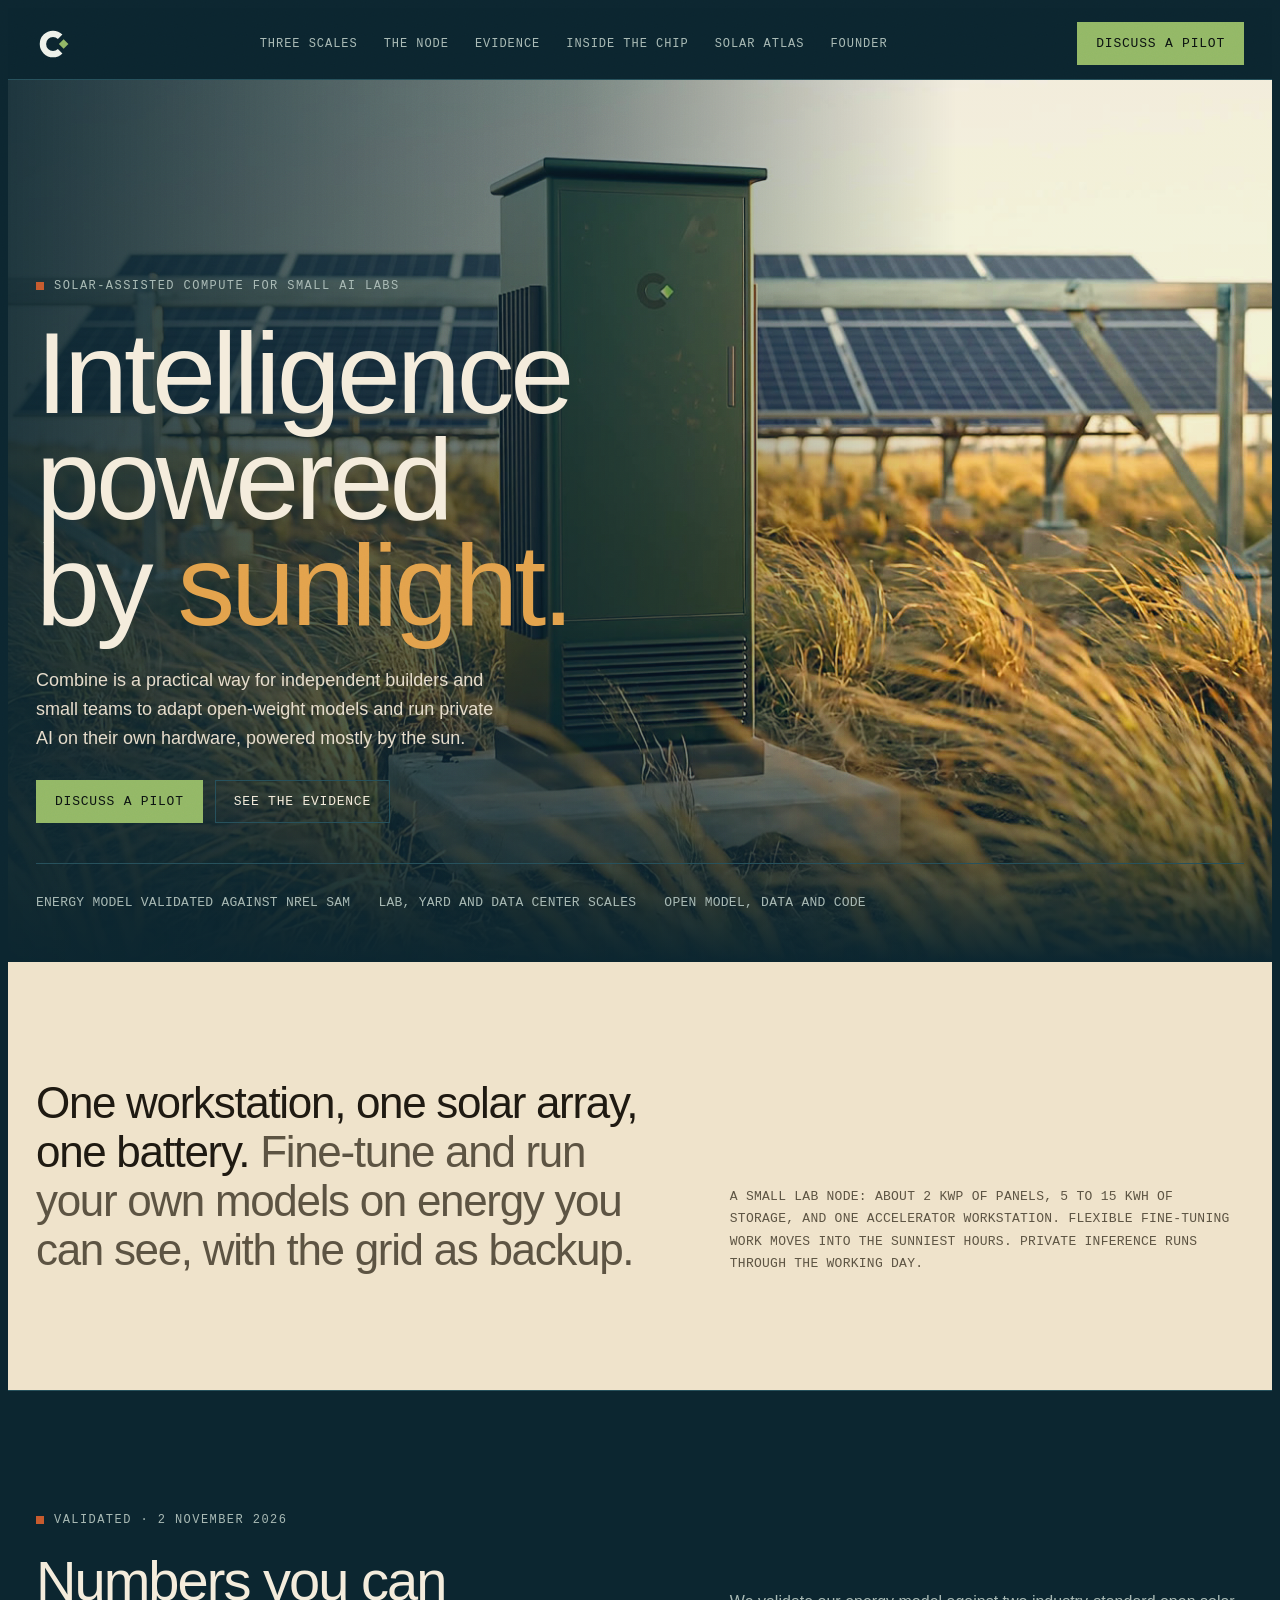
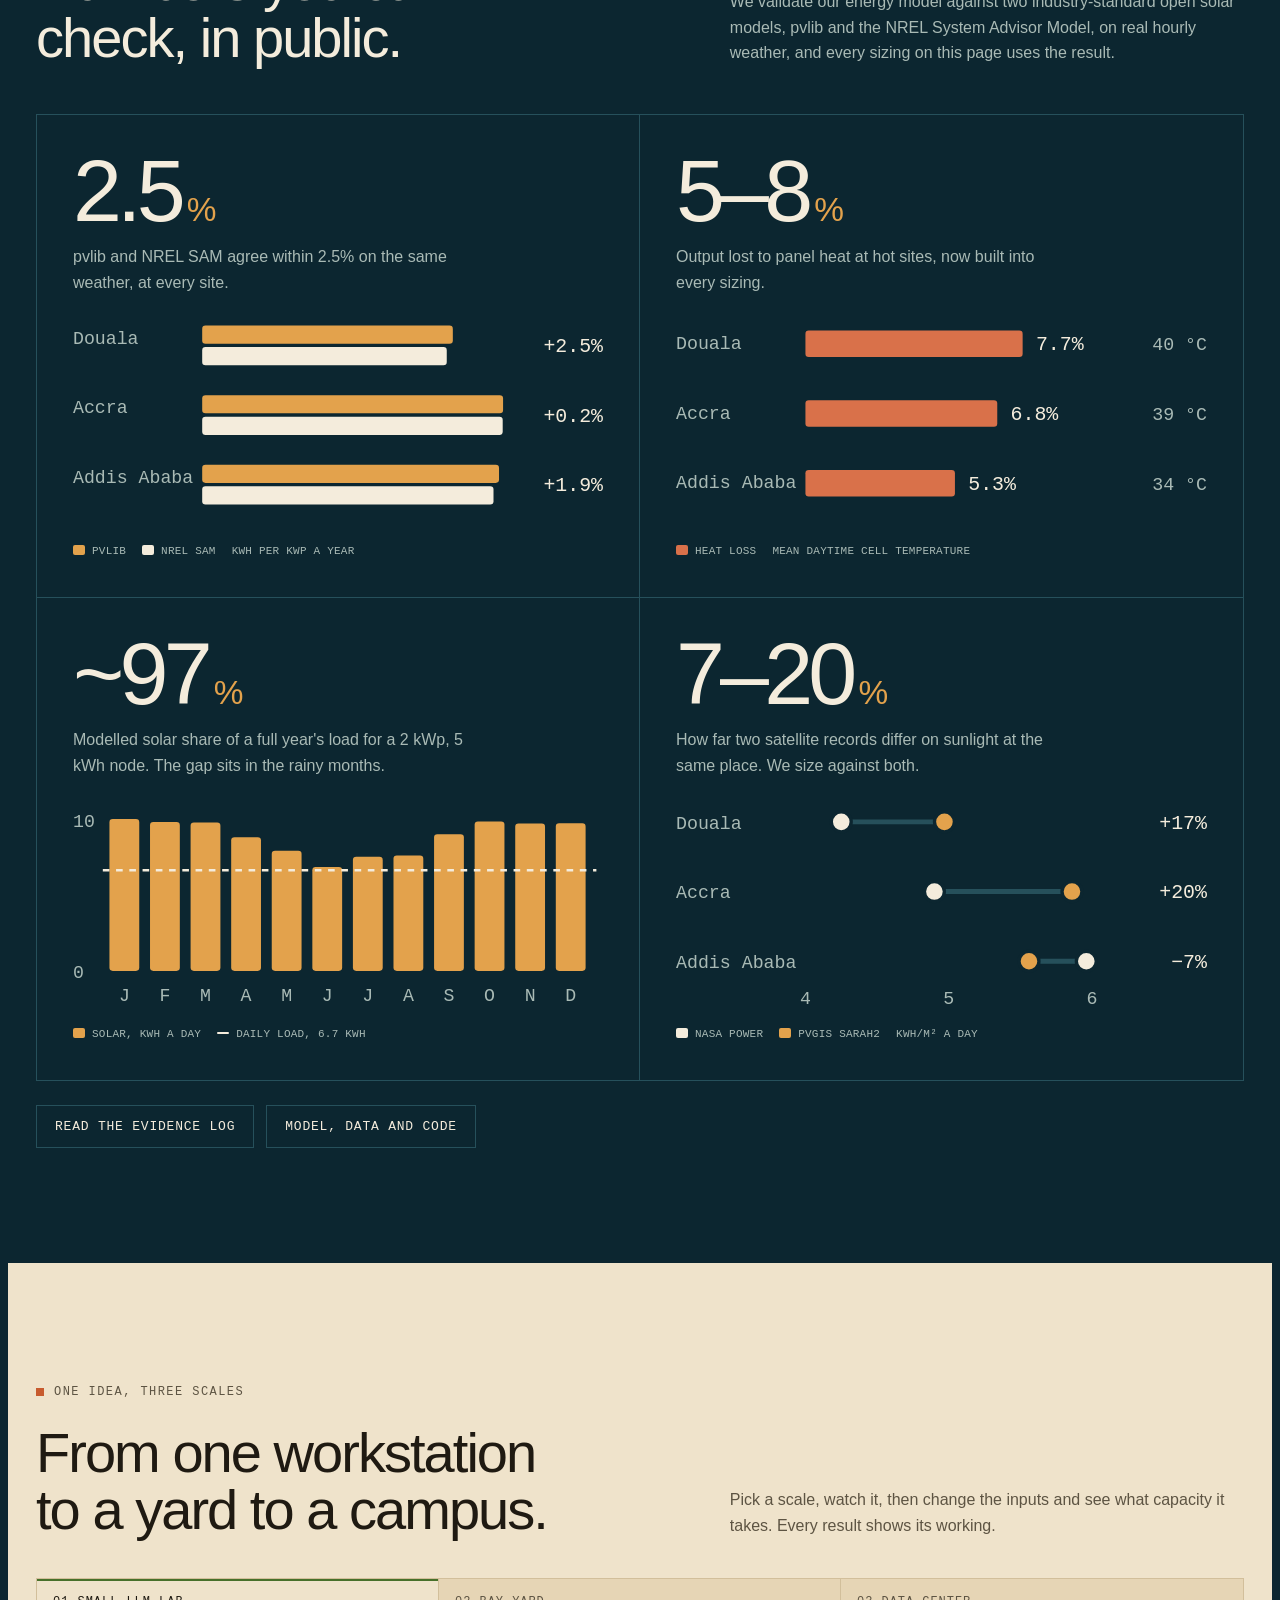
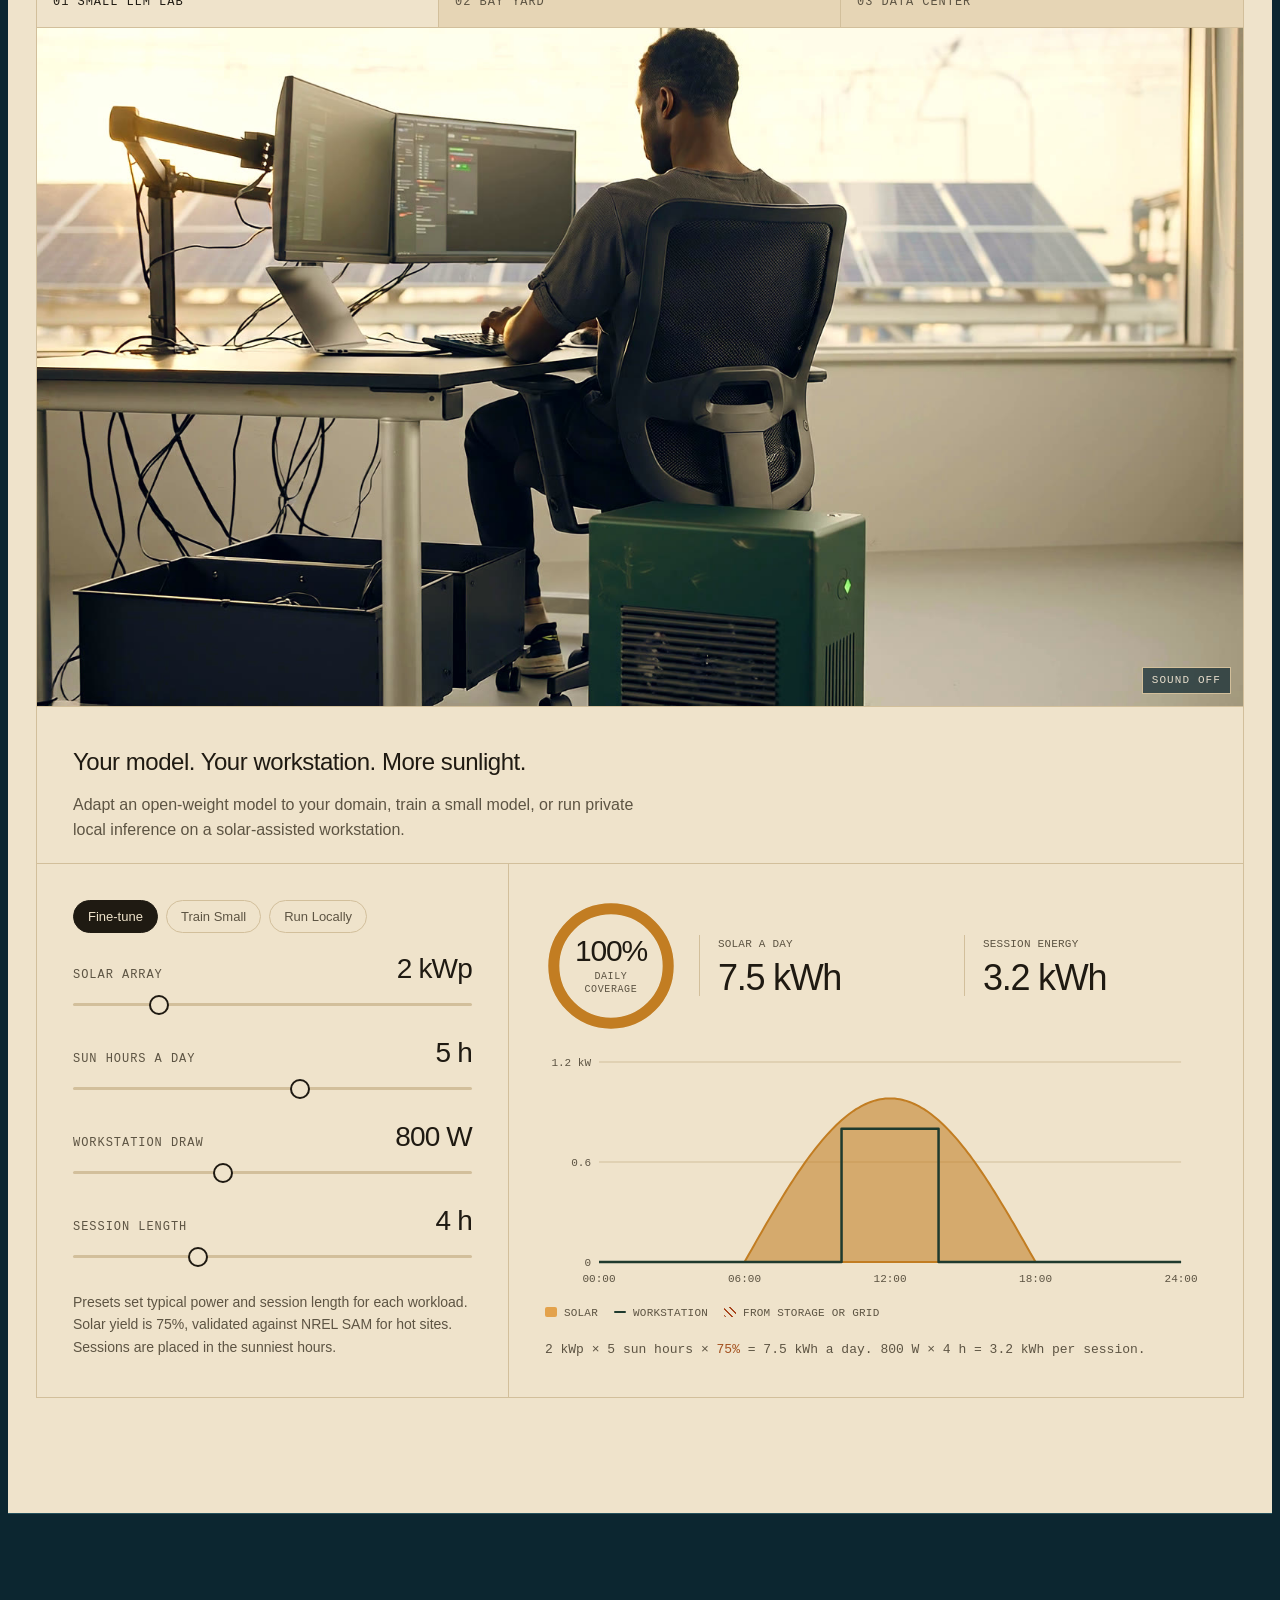
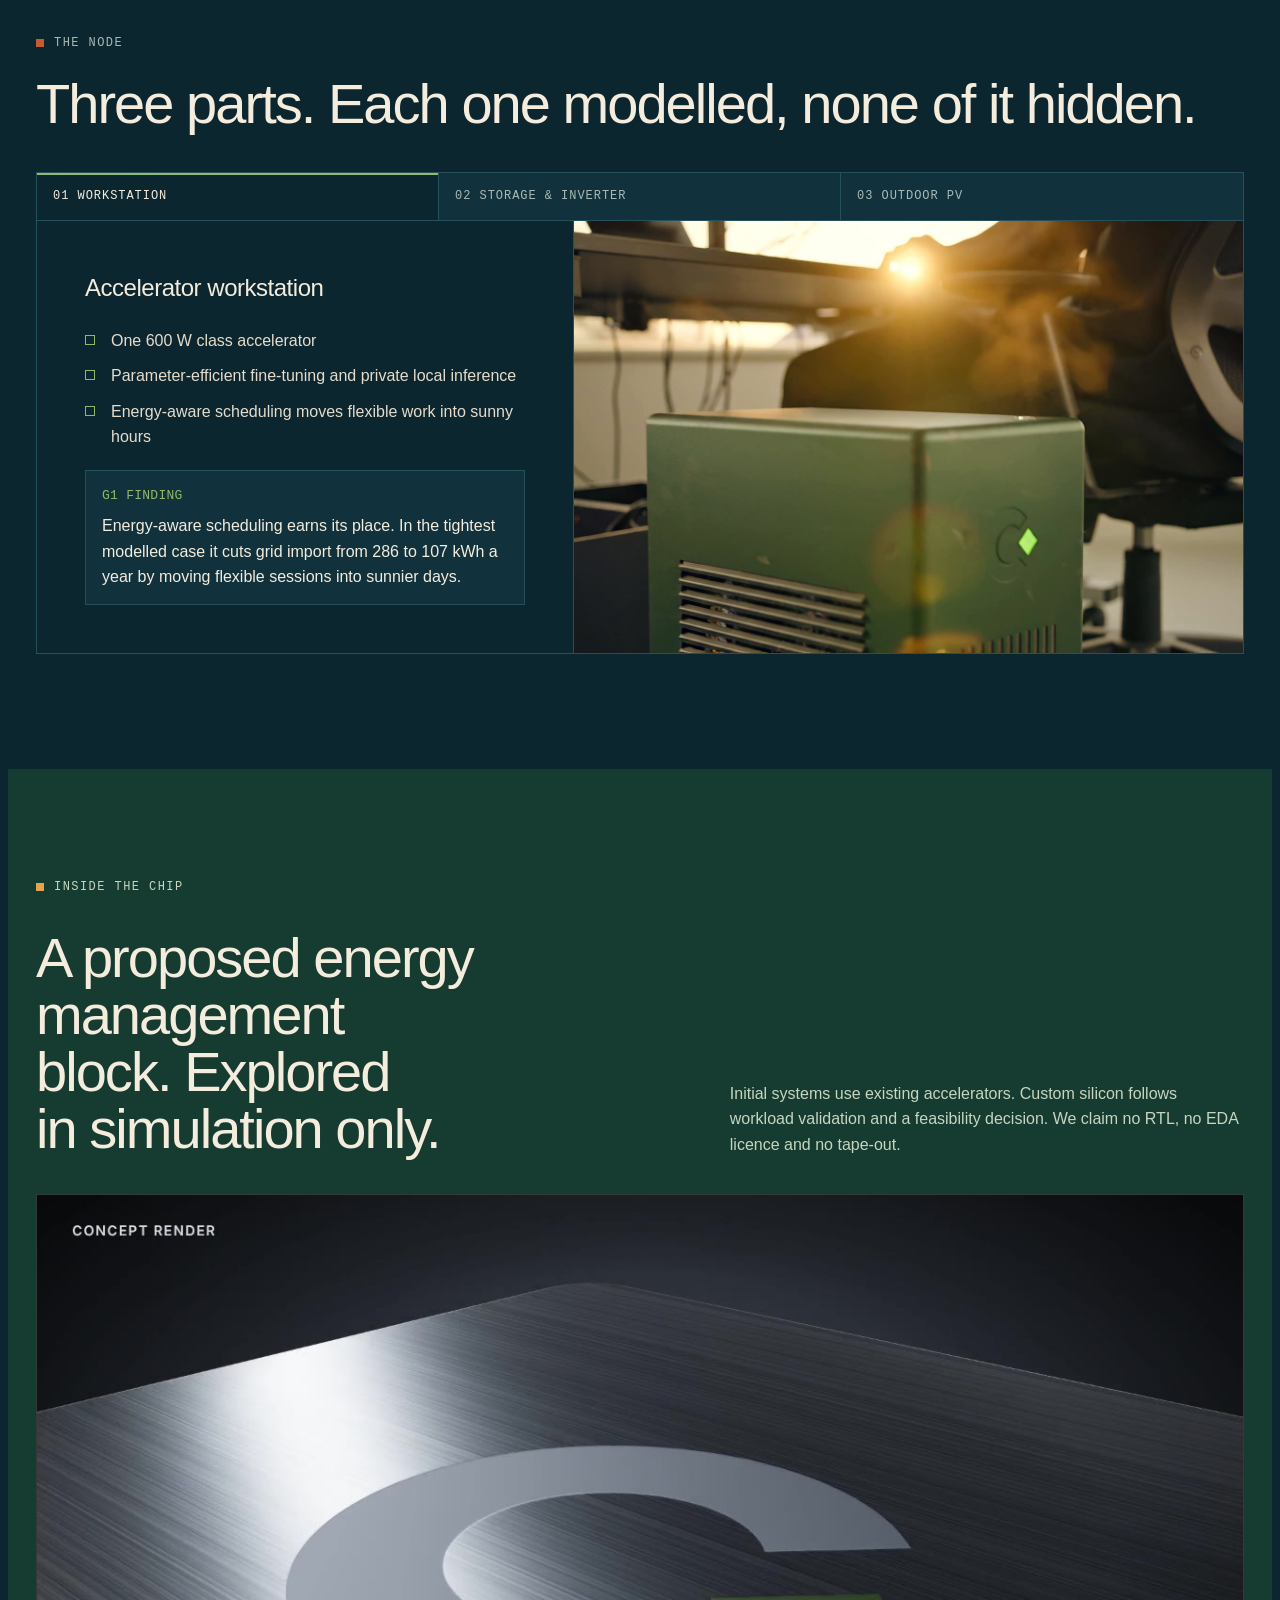
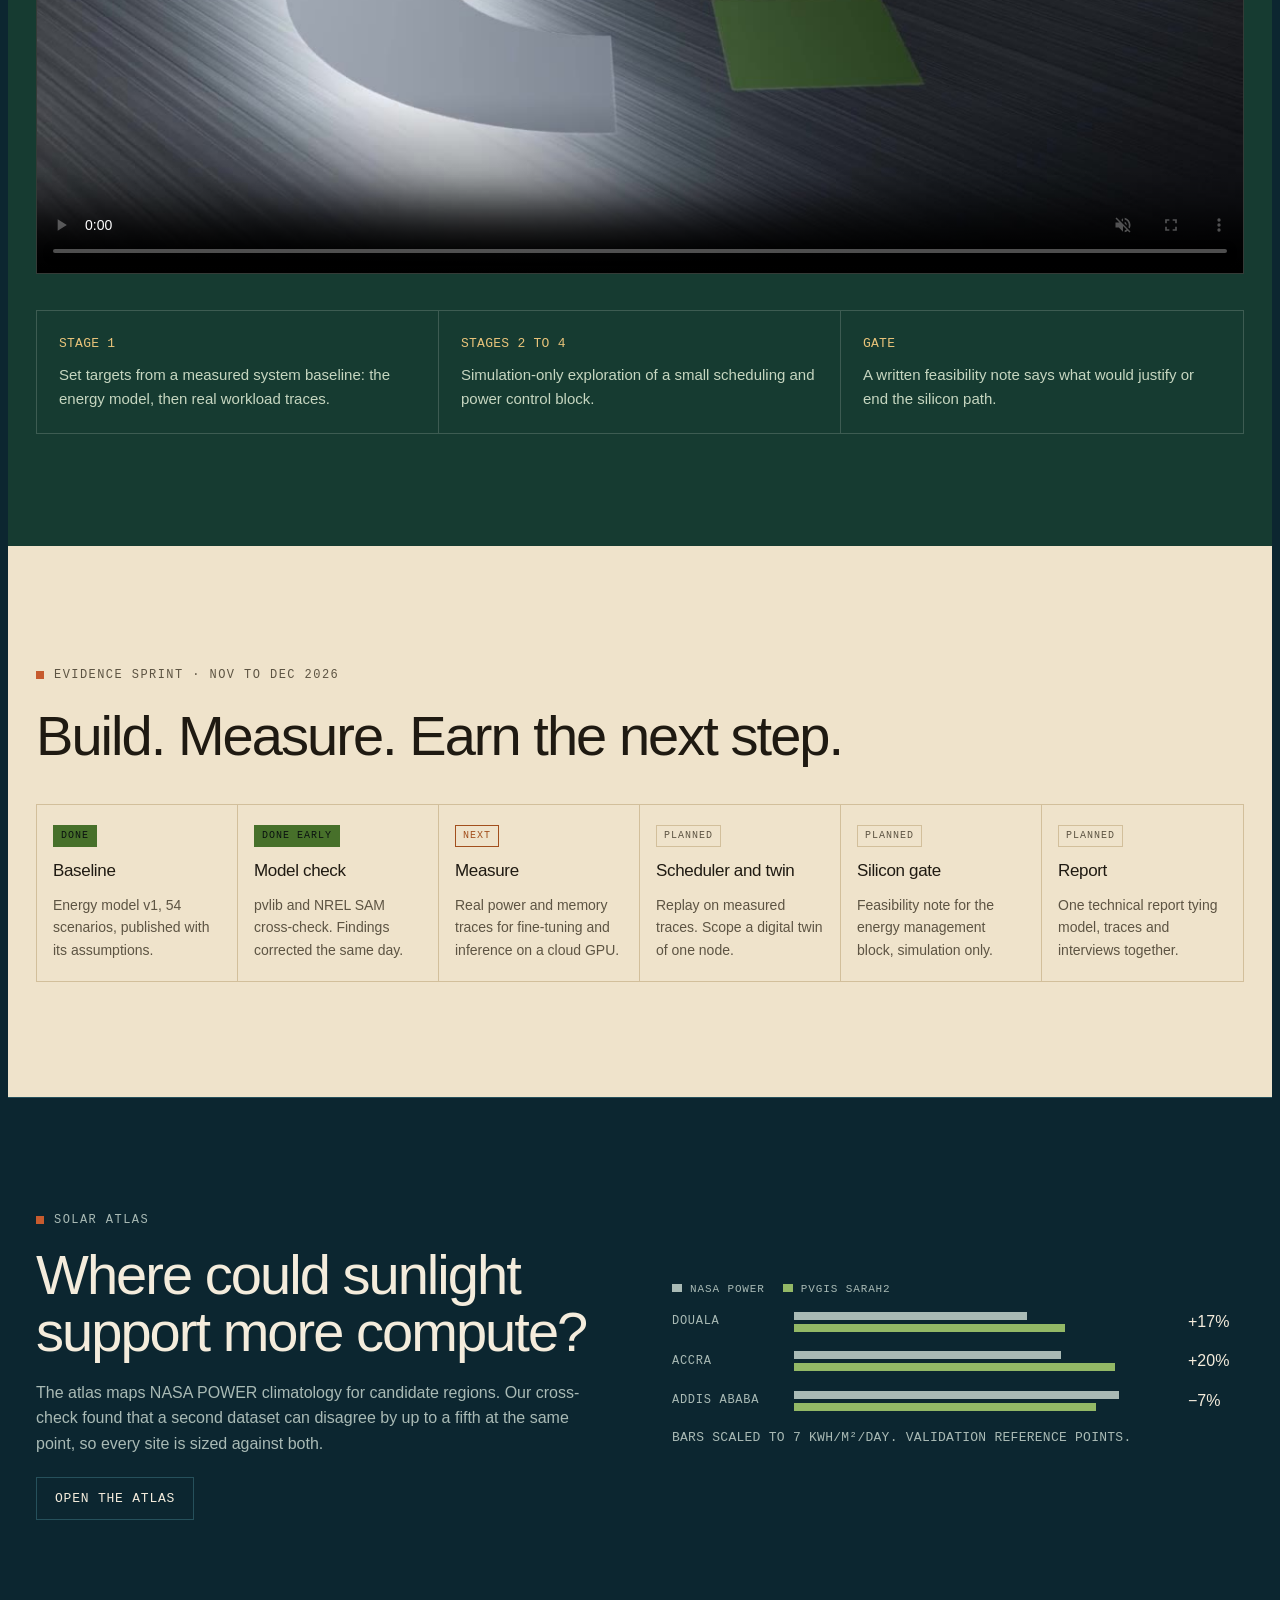
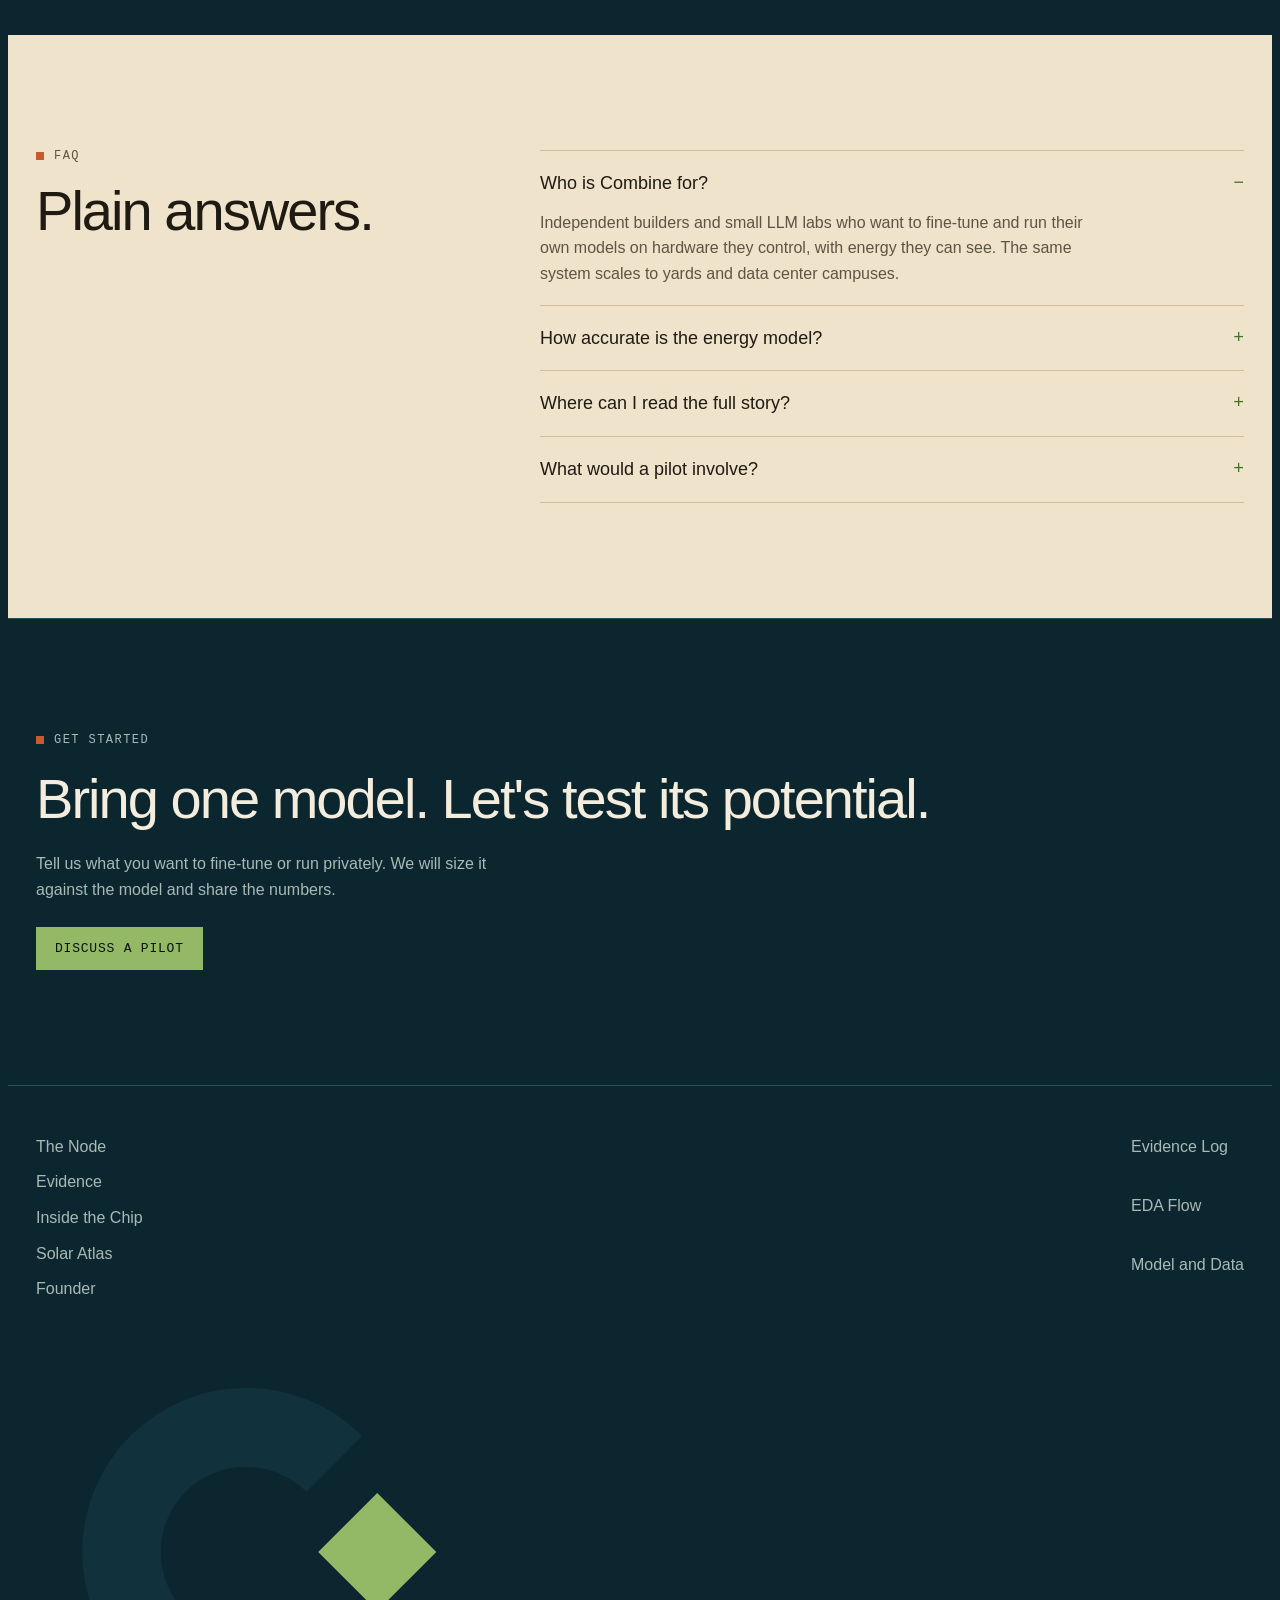
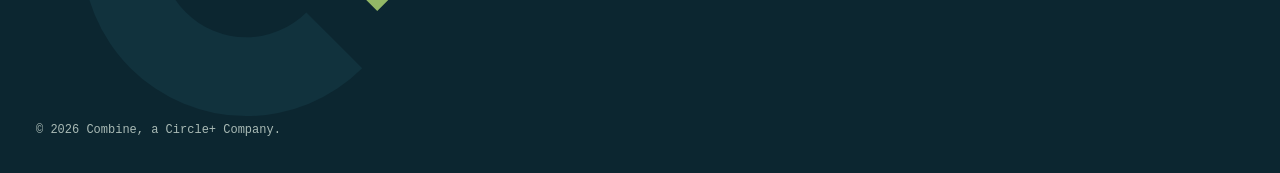
==== index.html @ fdf19454 "Launch the new Combine site: product landing page, Solar Atlas and Founder pages - Landing page in t" ====
<!doctype html>
<html lang="en">
<head>
<meta charset="utf-8">
<meta name="viewport" content="width=device-width, initial-scale=1">
<title>Combine | Intelligence powered by sunlight</title>
<meta name="description" content="Solar-assisted compute for small AI labs. Fine-tune and run your own models on hardware you control, powered mostly by the sun.">
<meta name="theme-color" content="#0c2630">
<meta property="og:title" content="Combine | Intelligence powered by sunlight">
<meta property="og:description" content="Solar-assisted compute for small AI labs. Fine-tune and run your own models on hardware you control, powered mostly by the sun.">
<meta property="og:type" content="website">
<meta property="og:url" content="https://asiyetajwa.github.io/combine/">
<meta name="referrer" content="strict-origin-when-cross-origin">
<meta http-equiv="Content-Security-Policy" content="default-src 'none'; script-src 'self' 'unsafe-inline' https://cdnjs.cloudflare.com https://cdn.jsdelivr.net; style-src 'self' 'unsafe-inline' https://fonts.googleapis.com; font-src https://fonts.gstatic.com; img-src 'self' data:; media-src 'self'; connect-src 'none'; base-uri 'none'; form-action 'none'">
<link rel="icon" type="image/svg+xml" href="data:image/svg+xml,%3Csvg%20xmlns%3D%22http%3A%2F%2Fwww.w3.org%2F2000%2Fsvg%22%20viewBox%3D%220%200%2064%2064%22%20fill%3D%22none%22%3E%3Cpath%20d%3D%22M49.7%2014.3a25%2025%200%201%200%200%2035.4l-8.5-8.5a13%2013%200%201%201%200-18.4l8.5-8.5Z%22%20fill%3D%22%23183c31%22%2F%3E%3Cpath%20d%3D%22m52%2023%209%209-9%209-9-9%209-9Z%22%20fill%3D%22%23759651%22%2F%3E%3C%2Fsvg%3E">
<link rel="preconnect" href="https://fonts.googleapis.com">
<link rel="preconnect" href="https://fonts.gstatic.com" crossorigin>
<link rel="stylesheet" href="https://fonts.googleapis.com/css2?family=Geist:wght@300;400;500;600&family=Geist+Mono:wght@400;500&display=swap">
<style>
/* Layout: 1970s colour film in African light. Deep lake-teal grounds alternate with sun-warmed sand; ochre and terracotta carry the warmth, forest green stays the brand. Editorial serif headlines, film grain, hard low-sun shadows. */
:root {
  color-scheme: dark;
  --ground: #0c2630;       /* deep lake teal */
  --panel: #11323d;        /* raised surfaces on teal */
  --rule: #26505b;         /* hairlines on teal */
  --ink: #f4ecdc;          /* warm paper text */
  --dim: #a9bab5;          /* secondary text on teal */
  --leaf: #93b866;         /* brand green, lifted for dark ground */
  --forest: #163b31;       /* brand forest, hardware band */
  --sun: #e3a24c;          /* ochre, low sun */
  --terra: #c75b2e;        /* terracotta */
  --display: "Geist", "Helvetica Neue", Arial, sans-serif;
  --mono: "Geist Mono", ui-monospace, "SFMono-Regular", Menlo, monospace;
  --gutter-l: max(16px, env(safe-area-inset-left, 0px));
  --gutter-r: max(16px, env(safe-area-inset-right, 0px));
}
* { box-sizing: border-box; }
[hidden] { display: none !important; }
body { background: var(--ground); color: var(--ink); font: 400 16px/1.6 var(--display); -webkit-font-smoothing: antialiased; }
a { color: inherit; }
a:focus-visible, button:focus-visible, input:focus-visible { outline: 2px solid var(--leaf); outline-offset: 3px; }
.wrap { max-width: 1240px; margin: 0 auto; padding-left: var(--gutter-l); padding-right: var(--gutter-r); }
.eyebrow { font: 500 12px/1 var(--mono); letter-spacing: .12em; text-transform: uppercase; color: var(--dim); display: inline-flex; align-items: center; gap: 10px; }
.eyebrow::before { content: ""; width: 8px; height: 8px; background: var(--terra); }
h1, h2, h3 { font-weight: 300; letter-spacing: -.035em; text-wrap: balance; margin: 0; }
h1 em, h2 em { font-style: normal; }
h2 { font-size: clamp(32px, 5vw, 56px); line-height: 1.02; }
h3 { font-size: 24px; font-weight: 400; letter-spacing: -.02em; }
p { margin: 0; }
.mono { font: 400 13px/1.7 var(--mono); color: var(--dim); text-transform: uppercase; letter-spacing: .02em; }
.btn { display: inline-flex; align-items: center; gap: 10px; font: 500 13px/1 var(--mono); text-transform: uppercase; letter-spacing: .06em; padding: 14px 18px; text-decoration: none; border: 1px solid var(--leaf); background: var(--leaf); color: #0b1210; }
.btn.ghost { background: transparent; color: var(--ink); border-color: var(--rule); }
section { border-top: 1px solid var(--rule); }
.sand { --ground: #efe3cb; --panel: #e6d5b5; --rule: #d2bf9b; --ink: #1f1a12; --dim: #5d5443; --leaf: #47702a; --sun: #a24f1d; background: var(--ground); color: var(--ink); border-top: 0; }
.sand .btn { color: #f4ecdc; }
.sand .btn.ghost { color: var(--ink); }
/* film grain over everything, very light */
body::after { content: ""; position: fixed; inset: 0; pointer-events: none; z-index: 40; opacity: .07; mix-blend-mode: overlay; background-image: url("data:image/svg+xml,%3Csvg xmlns='http://www.w3.org/2000/svg' width='160' height='160'%3E%3Cfilter id='n'%3E%3CfeTurbulence type='fractalNoise' baseFrequency='.9' numOctaves='2' stitchTiles='stitch'/%3E%3C/filter%3E%3Crect width='100%25' height='100%25' filter='url(%23n)'/%3E%3C/svg%3E"); }
.pad { padding-block: clamp(56px, 9vw, 120px); }

/* mockup banner */

/* nav */
nav.top { position: sticky; top: env(safe-area-inset-top, 0px); z-index: 20; background: color-mix(in srgb, var(--ground) 82%, transparent); backdrop-filter: blur(10px); border-bottom: 1px solid var(--rule); }
body::before { content: ""; position: fixed; inset: 0 0 auto; height: env(safe-area-inset-top, 0px); z-index: 30; background: var(--ground); }
nav.top .wrap { display: flex; align-items: center; justify-content: space-between; gap: 16px; padding-block: 14px; }
.brand { display: flex; align-items: center; gap: 10px; font: 500 22px/1 var(--display); letter-spacing: -.04em; text-decoration: none; }
.brand svg { width: 34px; height: 34px; }
.navlinks { display: flex; gap: 26px; font: 500 12px/1 var(--mono); text-transform: uppercase; letter-spacing: .08em; color: var(--dim); }
.navlinks a { text-decoration: none; }
.navlinks a:hover { color: var(--ink); }
@media (max-width: 860px) { .navlinks { display: none; } }

/* hero */
.hero { position: relative; overflow: hidden; border-top: 0; }
.hero-media { position: absolute; inset: 0; }
.hero-media img, .hero-media video { width: 100%; height: 100%; object-fit: cover; object-position: 50% 60%; animation: drift 24s ease-in-out infinite alternate; }
@keyframes drift { from { transform: scale(1.02) translate(0, 0); } to { transform: scale(1.08) translate(-1.5%, -1%); } }
.hero-media img { display: none; } .hero-media video { animation: none; }
@media (prefers-reduced-motion: reduce) { .hero-media video { display: none; } .hero-media img { display: block; animation: none; } }
.hero-media::after { content: ""; position: absolute; inset: 0; background: linear-gradient(90deg, rgba(12,38,48,.92) 0%, rgba(12,38,48,.55) 45%, rgba(12,38,48,.05) 75%), linear-gradient(0deg, rgba(12,38,48,1) 0%, rgba(12,38,48,0) 30%); }
.hero .wrap { position: relative; padding-block: clamp(96px, 16vw, 200px) 48px; display: grid; gap: 28px; }
.hero h1 { font-size: clamp(52px, 9vw, 128px); line-height: .92; max-width: 11ch; }
.hero h1 em { font-style: normal; color: var(--sun); }
.hero p.lead { max-width: 46ch; color: #e6dccb; font-size: 18px; }
.hero .ctas { display: flex; flex-wrap: wrap; gap: 12px; }
.tag { position: absolute; right: var(--gutter-r); bottom: 18px; font: 500 11px/1 var(--mono); letter-spacing: .1em; text-transform: uppercase; color: #e6dccb; background: rgba(12,38,48,.6); border: 1px solid var(--rule); padding: 8px 10px; }
.status { display: flex; flex-wrap: wrap; gap: 8px 28px; padding-top: 28px; margin-top: 12px; border-top: 1px solid var(--rule); }

/* foundation */
.split { display: grid; grid-template-columns: 1.2fr 1fr; gap: clamp(28px, 6vw, 96px); align-items: end; }
.split > * { min-width: 0; }
@media (max-width: 860px) { .split { grid-template-columns: 1fr; } }
.statement { font-size: clamp(28px, 4vw, 44px); line-height: 1.12; letter-spacing: -.03em; font-weight: 300; color: var(--dim); }
.statement b { color: var(--ink); font-weight: 400; }

/* evidence figures */
.figs { display: grid; grid-template-columns: repeat(4, 1fr); border: 1px solid var(--rule); margin-top: 48px; }
.fig { padding: 28px 24px 24px; border-right: 1px solid var(--rule); display: grid; gap: 12px; align-content: start; min-width: 0; }
.fig:last-child { border-right: 0; }
.fig .num { font: 300 clamp(40px, 5vw, 60px)/1 var(--display); letter-spacing: -.05em; font-variant-numeric: tabular-nums; }
.fig .num small { font-size: .45em; color: var(--dim); letter-spacing: -.02em; margin-left: 4px; }
.fig .src { font: 500 11px/1.4 var(--mono); text-transform: uppercase; letter-spacing: .08em; color: var(--leaf); }
@media (max-width: 960px) { .figs { grid-template-columns: 1fr 1fr; } .fig:nth-child(2) { border-right: 0; } .fig:nth-child(-n+2) { border-bottom: 1px solid var(--rule); } }
@media (max-width: 520px) { .figs { grid-template-columns: 1fr; } .fig { border-right: 0; border-bottom: 1px solid var(--rule); } .fig:last-child { border-bottom: 0; } }
.evlink { margin-top: 24px; display: flex; flex-wrap: wrap; gap: 12px; align-items: center; }

/* product tabs */
.tabs { display: grid; grid-template-columns: repeat(3, 1fr); border: 1px solid var(--rule); margin-top: 40px; }
.tabs button { background: var(--panel); color: var(--dim); border: 0; border-right: 1px solid var(--rule); padding: 16px; font: 500 12px/1.3 var(--mono); text-transform: uppercase; letter-spacing: .08em; cursor: pointer; text-align: left; }
.tabs button:last-child { border-right: 0; }
.tabs button[aria-selected="true"] { background: var(--ground); color: var(--ink); box-shadow: inset 0 2px 0 var(--leaf); }
.panelview { display: grid; grid-template-columns: 1fr 1.25fr; border: 1px solid var(--rule); border-top: 0; }
.panelview > * { min-width: 0; }
.panelview .copy { padding: clamp(24px, 4vw, 48px); display: grid; gap: 20px; align-content: start; }
.panelview figure { margin: 0; position: relative; border-left: 1px solid var(--rule); background: var(--panel); }
.panelview img { display: block; width: 100%; height: 100%; object-fit: cover; aspect-ratio: 16 / 10; max-width: 100%; }
.panelview figcaption { position: absolute; left: 12px; bottom: 12px; font: 500 11px/1 var(--mono); text-transform: uppercase; letter-spacing: .1em; background: rgba(12,38,48,.7); padding: 7px 9px; color: #e6dccb; }
.checks { list-style: none; margin: 0; padding: 0; display: grid; gap: 10px; }
.checks li { display: grid; grid-template-columns: 14px 1fr; gap: 12px; align-items: baseline; color: #e6dccb; }
.checks li::before { content: ""; width: 8px; height: 8px; border: 1px solid var(--leaf); transform: translateY(-1px); }
.g1note { border: 1px solid var(--rule); background: var(--panel); padding: 14px 16px; display: grid; gap: 6px; }
@media (max-width: 860px) { .panelview { grid-template-columns: 1fr; } .panelview figure { border-left: 0; border-top: 1px solid var(--rule); order: -1; } .tabs button { padding: 12px 10px; font-size: 11px; } }

/* calculator */
.calc { display: grid; grid-template-columns: 1fr 1fr; gap: 0; border: 1px solid var(--rule); margin-top: 40px; }
.calc > * { min-width: 0; padding: clamp(20px, 3vw, 36px); }
.calc .inputs { display: grid; grid-template-columns: 1fr 1fr; gap: 18px; border-right: 1px solid var(--rule); align-content: start; }
.calc label { display: grid; gap: 8px; font: 500 11px/1.3 var(--mono); text-transform: uppercase; letter-spacing: .08em; color: var(--dim); }
.calc input { background: var(--panel); color: var(--ink); border: 1px solid var(--rule); padding: 12px; font: 400 20px/1 var(--display); font-variant-numeric: tabular-nums; width: 100%; }
.calc .out { display: grid; gap: 18px; align-content: start; }
.bar { height: 10px; background: var(--panel); border: 1px solid var(--rule); position: relative; }
.bar i { position: absolute; inset: 0 auto 0 0; background: var(--leaf); }
.readout { display: grid; grid-template-columns: 1fr auto; gap: 8px 16px; font-variant-numeric: tabular-nums; }
.readout span:nth-child(odd) { color: var(--dim); }
.formula { font: 400 13px/1.7 var(--mono); color: var(--dim); }
.formula b { color: var(--sun); font-weight: 500; }
@media (max-width: 860px) { .calc { grid-template-columns: 1fr; } .calc .inputs { border-right: 0; border-bottom: 1px solid var(--rule); } }

/* hardware band */
.band { background: var(--forest); border-top: 0; }
.band .wrap { padding-block: clamp(56px, 9vw, 112px); display: grid; gap: 36px; }
.band .eyebrow { color: #c6d6c0; }
.band .eyebrow::before { background: var(--sun); }
.filmframe { border: 1px solid rgba(238,241,234,.18); background: #0b1210; position: relative; }
.filmframe video { display: block; width: 100%; height: auto; aspect-ratio: 16 / 9; max-width: 100%; }
.bandgrid { display: grid; grid-template-columns: repeat(3, 1fr); border: 1px solid rgba(238,241,234,.18); }
.bandgrid > div { padding: 22px; border-right: 1px solid rgba(238,241,234,.18); display: grid; gap: 8px; min-width: 0; }
.bandgrid > div:last-child { border-right: 0; }
.bandgrid p { color: #c6d6c0; font-size: 15px; }
@media (max-width: 860px) { .bandgrid { grid-template-columns: 1fr; } .bandgrid > div { border-right: 0; border-bottom: 1px solid rgba(238,241,234,.18); } .bandgrid > div:last-child { border-bottom: 0; } }

/* sprint timeline */
.weeks { display: grid; grid-template-columns: repeat(6, 1fr); border: 1px solid var(--rule); margin-top: 40px; }
.week { padding: 20px 16px; border-right: 1px solid var(--rule); display: grid; gap: 10px; align-content: start; min-width: 0; }
.week:last-child { border-right: 0; }
.week .state { font: 500 10px/1 var(--mono); letter-spacing: .1em; text-transform: uppercase; padding: 5px 7px; justify-self: start; border: 1px solid var(--rule); color: var(--dim); }
.week .state.done { color: #0b1210; background: var(--leaf); border-color: var(--leaf); }
.week .state.now { color: var(--sun); border-color: var(--sun); }
.week h3 { font-size: 17px; }
.week p { font-size: 14px; color: var(--dim); }
@media (max-width: 1000px) { .weeks { grid-template-columns: repeat(3, 1fr); } .week:nth-child(3) { border-right: 0; } .week:nth-child(-n+3) { border-bottom: 1px solid var(--rule); } }
@media (max-width: 560px) { .weeks { grid-template-columns: 1fr; } .week { border-right: 0; border-bottom: 1px solid var(--rule); } .week:last-child { border-bottom: 0; } }

/* atlas */
.atlas { display: grid; grid-template-columns: 1fr 1fr; gap: clamp(28px, 5vw, 72px); align-items: center; }
.atlas > * { min-width: 0; }
.cmp { display: grid; gap: 14px; }
.cmprow { display: grid; grid-template-columns: 110px 1fr 56px; gap: 12px; align-items: center; font-variant-numeric: tabular-nums; }
.cmprow .lbl { font: 500 12px/1.2 var(--mono); text-transform: uppercase; letter-spacing: .06em; color: var(--dim); }
.pair { display: grid; gap: 4px; }
.pair i { display: block; height: 8px; }
.pair i.n { background: var(--dim); }
.pair i.p { background: var(--leaf); }
.legend { display: flex; gap: 18px; font: 500 11px/1 var(--mono); text-transform: uppercase; letter-spacing: .08em; color: var(--dim); }
.legend span::before { content: ""; display: inline-block; width: 10px; height: 8px; margin-right: 8px; background: var(--dim); }
.legend span.p::before { background: var(--leaf); }
@media (max-width: 860px) { .atlas { grid-template-columns: 1fr; } }

/* faq */
.faq { display: grid; grid-template-columns: 1fr 1.6fr; gap: clamp(28px, 5vw, 72px); }
.faq > * { min-width: 0; }
details.q { border-top: 1px solid var(--rule); padding-block: 18px; }
details.q:last-child { border-bottom: 1px solid var(--rule); }
details.q summary { cursor: pointer; list-style: none; display: flex; justify-content: space-between; gap: 16px; font-size: 18px; }
details.q summary::-webkit-details-marker { display: none; }
details.q summary::after { content: "+"; font-family: var(--mono); color: var(--leaf); }
details.q[open] summary::after { content: "−"; }
details.q p { color: var(--dim); margin-top: 12px; max-width: 62ch; }
@media (max-width: 860px) { .faq { grid-template-columns: 1fr; } }

/* closing */
.close { display: grid; gap: 24px; }
footer { border-top: 1px solid var(--rule); overflow: hidden; }
footer .wrap { padding-block: 48px 0; display: grid; gap: 32px; }
.fcols { display: flex; flex-wrap: wrap; gap: 32px 72px; justify-content: space-between; }
.fcols ul { list-style: none; margin: 0; padding: 0; display: grid; gap: 10px; }
.fcols a { text-decoration: none; color: var(--dim); }
.footmark { color: var(--panel); margin: 8px 0 -6%; line-height: 0; }
.footmark svg { width: min(42vw, 420px); height: auto; }
.wordmark { font: 500 clamp(80px, 24vw, 340px)/.78 var(--display); letter-spacing: -.07em; color: var(--panel); -webkit-text-stroke: 1px var(--rule); margin-bottom: -.12em; user-select: none; }
.legal { font: 400 12px/1.6 var(--mono); color: var(--dim); padding-bottom: 24px; }

/* three scales */
.scale { border: 1px solid var(--rule); border-top: 0; }
.scalefilm { position: relative; background: #0b1210; border-bottom: 1px solid var(--rule); }
.scalefilm video { display: block; width: 100%; height: auto; aspect-ratio: 16 / 9; object-fit: cover; max-width: 100%; }
.filmtag { position: absolute; left: 12px; bottom: 12px; font: 500 11px/1 var(--mono); text-transform: uppercase; letter-spacing: .1em; background: rgba(12,38,48,.7); padding: 7px 9px; color: #e6dccb; }
.sound { position: absolute; right: 12px; bottom: 12px; font: 500 11px/1 var(--mono); text-transform: uppercase; letter-spacing: .1em; background: rgba(12,38,48,.7); color: #e6dccb; border: 1px solid var(--rule); padding: 7px 9px; cursor: pointer; }
.sound[aria-pressed="true"] { color: var(--ground); background: var(--leaf); border-color: var(--leaf); }
.scalehead { padding: clamp(20px, 3vw, 36px) clamp(20px, 3vw, 36px) 0; display: grid; gap: 10px; max-width: 72ch; }
.scalehead p { color: var(--dim); }
.presets { display: flex; flex-wrap: wrap; gap: 8px; padding: 20px clamp(20px, 3vw, 36px) 0; }
.presets button { background: var(--panel); color: var(--dim); border: 1px solid var(--rule); padding: 10px 14px; font: 500 12px/1 var(--mono); text-transform: uppercase; letter-spacing: .08em; cursor: pointer; }
.presets button[aria-pressed="true"] { color: var(--ink); border-color: var(--leaf); box-shadow: inset 0 -2px 0 var(--leaf); }
.scale .calc { border: 0; border-top: 0; margin-top: 20px; border-top: 1px solid var(--rule); }
.calc select { background: var(--panel); color: var(--ink); border: 1px solid var(--rule); padding: 12px; font: 400 15px/1.2 var(--display); width: 100%; }
.badge { justify-self: start; border: 1px solid var(--leaf); color: var(--leaf); padding: 6px 9px; }
.badge.deficit { border-color: var(--sun); color: var(--sun); }
.err { color: var(--sun); }
.bar i { width: 0; transition: width .3s ease; }
.baycheck { border-top: 1px solid var(--rule); padding-bottom: clamp(20px, 3vw, 36px); display: grid; gap: 14px; }
.baycheck p { padding-inline: clamp(20px, 3vw, 36px); max-width: 80ch; }
@media (max-width: 520px) { .calc .inputs { grid-template-columns: 1fr; } .filmtag { bottom: auto; top: 10px; left: 10px; } .sound { right: 10px; bottom: 10px; } }

/* polish v1: evidence cards and planners */
.evgrid { display: grid; grid-template-columns: repeat(2, minmax(0, 1fr)); gap: 0; border: 1px solid var(--rule); margin-top: 48px; }
.evcard { padding: clamp(22px, 3vw, 36px); display: grid; gap: 14px; align-content: start; min-width: 0; border-right: 1px solid var(--rule); border-bottom: 1px solid var(--rule); }
.evcard:nth-child(2n) { border-right: 0; }
.evcard:nth-last-child(-n+2) { border-bottom: 0; }
.evnum { font: 300 clamp(56px, 7vw, 88px)/.9 var(--display); letter-spacing: -.055em; font-variant-numeric: tabular-nums; color: var(--ink); }
.evnum small { font-size: .38em; color: var(--sun); letter-spacing: -.01em; margin-left: 6px; }
.evlead { color: var(--dim); max-width: 44ch; }
.evchart { width: 100%; height: auto; display: block; overflow: visible; }
.evchart .tick, .daychart .tick { font: 400 11px var(--mono); fill: var(--dim); }
.evchart .val { font: 500 12px var(--mono); fill: var(--ink); }
.m-ochre { fill: #e3a24c; } .m-paper { fill: #f4ecdc; } .m-terra { fill: #d9714a; }
.evchart .ref { stroke: var(--ink); stroke-width: 1.5; stroke-dasharray: 4 4; }
.evchart .conn { stroke: var(--rule); stroke-width: 3; }
.evchart .dot { stroke: var(--ground); stroke-width: 2; }
.evkey { display: flex; flex-wrap: wrap; gap: 6px 16px; font-size: 11px; }
.evkey i { display: inline-block; width: 12px; height: 10px; margin-right: 7px; vertical-align: -1px; border-radius: 2px; }
.k-ochre { background: #e3a24c; } .k-paper { background: #f4ecdc; } .k-terra { background: #d9714a; }
.k-line { height: 2px !important; vertical-align: 3px !important; background: var(--ink); }
.k-hatch { background: repeating-linear-gradient(45deg, #a8461e 0 2px, transparent 2px 5px); }
.evcard.armed .grow { transform: scaleX(0); transform-box: fill-box; transform-origin: left center; transition: transform 1s cubic-bezier(.2,.7,.2,1); }
#ev3 .grow { transform-origin: center bottom; }
.evcard.armed #ev3 .grow { transform: scaleY(0); }
.evcard.in .grow { transform: none !important; }
.evcard.armed .dot { opacity: 0; transition: opacity .6s ease .4s; }
.evcard.in .dot { opacity: 1; }
@media (max-width: 860px) { .evgrid { grid-template-columns: 1fr; } .evcard { border-right: 0; } .evcard:nth-last-child(2) { border-bottom: 1px solid var(--rule); } }

.planner { display: grid; grid-template-columns: minmax(0, .9fr) minmax(0, 1.4fr); border-top: 1px solid var(--rule); margin-top: 20px; }
.controls { padding: clamp(20px, 3vw, 36px); display: grid; gap: 22px; align-content: start; border-right: 1px solid var(--rule); min-width: 0; }
.chips { display: flex; flex-wrap: wrap; gap: 8px; }
.chips button { background: transparent; color: var(--dim); border: 1px solid var(--rule); border-radius: 999px; padding: 9px 14px; font: 500 13px/1 var(--display); cursor: pointer; }
.chips button[aria-pressed="true"] { background: var(--ink); color: var(--ground); border-color: var(--ink); }
.sl { display: grid; gap: 10px; }
.sl-head { display: flex; justify-content: space-between; align-items: baseline; gap: 12px; }
.sl-head label { font: 500 12px/1.2 var(--mono); text-transform: uppercase; letter-spacing: .08em; color: var(--dim); }
.sl-head output { font: 300 28px/1 var(--display); letter-spacing: -.03em; font-variant-numeric: tabular-nums; color: var(--ink); }
.sl input[type=range] { -webkit-appearance: none; appearance: none; width: 100%; height: 24px; background: transparent; cursor: pointer; margin: 0; }
.sl input[type=range]::-webkit-slider-runnable-track { height: 3px; background: var(--rule); border-radius: 2px; }
.sl input[type=range]::-moz-range-track { height: 3px; background: var(--rule); border-radius: 2px; }
.sl input[type=range]::-moz-range-progress { height: 3px; background: var(--sun); }
.sl input[type=range]::-webkit-slider-thumb { -webkit-appearance: none; width: 20px; height: 20px; margin-top: -8.5px; border-radius: 50%; background: var(--ground); border: 2px solid var(--ink); }
.sl input[type=range]::-moz-range-thumb { width: 16px; height: 16px; border-radius: 50%; background: var(--ground); border: 2px solid var(--ink); }
.note { color: var(--dim); font-size: 14px; }
.viz { padding: clamp(20px, 3vw, 36px); display: grid; gap: 16px; align-content: start; min-width: 0; }
.stats { display: grid; grid-template-columns: auto 1fr 1fr; gap: 0 22px; align-items: center; }
.ringwrap { position: relative; width: 132px; height: 132px; }
.ring { width: 132px; height: 132px; transform: rotate(-90deg); }
.ring-bg { fill: none; stroke: var(--panel); stroke-width: 10; }
.ring-fg { fill: none; stroke: #c27d22; stroke-width: 10; stroke-linecap: round; transition: stroke-dashoffset .5s cubic-bezier(.2,.7,.2,1); }
.ringtxt { position: absolute; inset: 0; display: grid; place-content: center; text-align: center; }
.ringtxt b { font: 300 30px/1 var(--display); letter-spacing: -.04em; font-variant-numeric: tabular-nums; }
.ringtxt span { font: 500 10px/1.3 var(--mono); text-transform: uppercase; letter-spacing: .06em; color: var(--dim); margin: 4px auto 0; max-width: 64%; text-wrap: balance; }
.stat { display: grid; gap: 6px; border-left: 1px solid var(--rule); padding-left: 18px; min-width: 0; }
.stat .mono { font-size: 11px; }
.stat b { font: 300 clamp(26px, 3vw, 36px)/1 var(--display); letter-spacing: -.035em; font-variant-numeric: tabular-nums; }
.stat b.neg { color: #a8461e; }
.daychart { margin: 0; position: relative; }
.daychart svg { width: 100%; height: auto; display: block; }
.daychart .grid { stroke: var(--rule); stroke-width: 1; }
.daychart .solar-area { fill: rgba(194,125,34,.55); stroke: #c27d22; stroke-width: 2; }
.daychart .load-line { fill: none; stroke: #1f3a2e; stroke-width: 2.5; stroke-linejoin: round; }
.daychart .cross { stroke: var(--ink); stroke-width: 1; stroke-dasharray: 3 3; }
.tip { position: absolute; top: 8px; display: grid; gap: 2px; background: var(--ink); color: var(--ground); padding: 8px 10px; font: 400 12px/1.4 var(--mono); pointer-events: none; min-width: 120px; border-radius: 4px; }
.viz .evkey { color: var(--dim); }
.viz .k-line { background: #1f3a2e; }
@media (max-width: 900px) { .planner { grid-template-columns: 1fr; } .controls { border-right: 0; border-bottom: 1px solid var(--rule); } }
@media (max-width: 520px) { .stats { grid-template-columns: auto 1fr; gap: 16px; } .stats .stat:last-child { grid-column: 1 / -1; border-left: 0; padding-left: 0; border-top: 1px solid var(--rule); padding-top: 12px; } .ringwrap, .ring { width: 120px; height: 120px; } .ringtxt b { font-size: 26px; } .ringtxt span { font-size: 9px; } }

</style>
</head>
<body>
<nav class="top" aria-label="Main">
  <div class="wrap">
    <a class="brand" href="#top" aria-label="Combine home">
      <svg viewBox="0 0 64 64" fill="none" aria-hidden="true"><path d="M49.7 14.3a25 25 0 1 0 0 35.4l-8.5-8.5a13 13 0 1 1 0-18.4l8.5-8.5Z" fill="#eef1ea"/><path d="m52 23 9 9-9 9-9-9 9-9Z" fill="#93b866"/></svg>
    </a>
    <div class="navlinks"><a href="#scales">Three Scales</a><a href="#node">The Node</a><a href="#evidence">Evidence</a><a href="#chip">Inside the Chip</a><a href="atlas.html">Solar Atlas</a><a href="founder.html">Founder</a></div>
    <a class="btn" href="#pilot">Discuss a Pilot</a>
  </div>
</nav>

<header class="hero" id="top">
  <div class="hero-media"><video src="assets/hero-v3.mp4" poster="assets/hero-v3.jpg" autoplay muted loop playsinline preload="auto" aria-label="A Combine energy cabinet at golden hour in dry grassland, beside a row of solar panels, its etched mark and status light in sharp focus."></video><img src="assets/hero-v3.jpg" alt="A Combine energy cabinet at golden hour in dry grassland, beside a row of solar panels, its etched mark and status light in sharp focus."></div>
  <div class="wrap">
    <span class="eyebrow">Solar-assisted compute for small AI labs</span>
    <h1>Intelligence powered by <em>sunlight.</em></h1>
    <p class="lead">Combine is a practical way for independent builders and small teams to adapt open-weight models and run private AI on their own hardware, powered mostly by the sun.</p>
    <div class="ctas"><a class="btn" href="#pilot">Discuss a Pilot</a><a class="btn ghost" href="#evidence">See the Evidence</a></div>
    <div class="status mono change"><span>Energy model validated against NREL SAM</span><span>Lab, yard and data center scales</span><span>Open model, data and code</span></div>
  </div>
</header>

<section id="foundation" class="sand">
  <div class="wrap pad split">
    <p class="statement"><b>One workstation, one solar array, one battery.</b> Fine-tune and run your own models on energy you can see, with the grid as backup.</p>
    <p class="mono">A small lab node: about 2 kWp of panels, 5 to 15 kWh of storage, and one accelerator workstation. Flexible fine-tuning work moves into the sunniest hours. Private inference runs through the working day.</p>
  </div>
</section>

<section id="evidence" class="change">
  <div class="wrap pad">
    <span class="eyebrow">Validated · 2 November 2026</span>
    <div class="split" style="margin-top:20px">
      <h2>Numbers you can check, in public.</h2>
      <p style="color:var(--dim)">We validate our energy model against two industry-standard open solar models, pvlib and the NREL System Advisor Model, on real hourly weather, and every sizing on this page uses the result.</p>
    </div>
    <div class="evgrid">
      <article class="evcard">
        <div class="evnum"><span data-count="2.5" data-dec="1">2.5</span><small>%</small></div>
        <p class="evlead">pvlib and NREL SAM agree within 2.5% on the same weather, at every site.</p>
        <svg class="evchart" id="ev1" viewBox="0 0 320 132" role="img" aria-label="Annual yield per kWp from pvlib and NREL SAM at Douala, Accra and Addis Ababa"></svg>
        <div class="evkey mono"><span><i class="k-ochre"></i>pvlib</span><span><i class="k-paper"></i>NREL SAM</span><span>kWh per kWp a year</span></div>
      </article>
      <article class="evcard">
        <div class="evnum"><span data-count="5">5</span>–<span data-count="8">8</span><small>%</small></div>
        <p class="evlead">Output lost to panel heat at hot sites, now built into every sizing.</p>
        <svg class="evchart" id="ev2" viewBox="0 0 320 132" role="img" aria-label="Share of panel output lost to heat, with mean daytime cell temperature, at three sites"></svg>
        <div class="evkey mono"><span><i class="k-terra"></i>Heat loss</span><span>Mean daytime cell temperature</span></div>
      </article>
      <article class="evcard">
        <div class="evnum">~<span data-count="97">97</span><small>%</small></div>
        <p class="evlead">Modelled solar share of a full year's load for a 2 kWp, 5 kWh node. The gap sits in the rainy months.</p>
        <svg class="evchart" id="ev3" viewBox="0 0 320 132" role="img" aria-label="Daily solar energy by month for a 2 kWp array at the Accra reference, against the daily load"></svg>
        <div class="evkey mono"><span><i class="k-ochre"></i>Solar, kWh a day</span><span><i class="k-line"></i>Daily load, 6.7 kWh</span></div>
      </article>
      <article class="evcard">
        <div class="evnum"><span data-count="7">7</span>–<span data-count="20">20</span><small>%</small></div>
        <p class="evlead">How far two satellite records differ on sunlight at the same place. We size against both.</p>
        <svg class="evchart" id="ev4" viewBox="0 0 320 132" role="img" aria-label="Annual mean sunlight from NASA POWER and PVGIS SARAH2 at three sites"></svg>
        <div class="evkey mono"><span><i class="k-paper"></i>NASA POWER</span><span><i class="k-ochre"></i>PVGIS SARAH2</span><span>kWh/m² a day</span></div>
      </article>
    </div>
    <div class="evlink"><a class="btn ghost" href="evidence.html">Read the Evidence Log</a><a class="btn ghost" href="https://github.com/asiyetajwa/combine/tree/main/model">Model, Data and Code</a></div>
  </div>
</section>

<section id="scales" class="change sand">
  <div class="wrap pad">
    <span class="eyebrow">One idea, three scales</span>
    <div class="split" style="margin-top:20px">
      <h2>From one workstation to a yard to a campus.</h2>
      <p style="color:var(--dim)">Pick a scale, watch it, then change the inputs and see what capacity it takes. Every result shows its working.</p>
    </div>
    <div class="tabs" role="tablist" aria-label="Combine scales">
      <button role="tab" id="tab-lab" aria-selected="true" aria-controls="view-lab">01 Small LLM Lab</button>
      <button role="tab" id="tab-yard" aria-selected="false" aria-controls="view-yard">02 Bay Yard</button>
      <button role="tab" id="tab-dc" aria-selected="false" aria-controls="view-dc">03 Data Center</button>
    </div>

    <div class="scale" role="tabpanel" id="view-lab" aria-labelledby="tab-lab">
      <div class="scalefilm"><video src="assets/scale-1.mp4" poster="assets/scale-1.jpg" muted loop playsinline preload="metadata" aria-label="A developer at a workbench beside a green workstation enclosure, with a solar roof and battery cabinet outside."></video><button class="sound" type="button" aria-pressed="false">Sound Off</button></div>
      <div class="scalehead"><h3>Your model. Your workstation. More sunlight.</h3><p>Adapt an open-weight model to your domain, train a small model, or run private local inference on a solar-assisted workstation.</p></div>
      <div class="planner">
          <div class="controls">
            <div class="chips" role="group" aria-label="Workload preset"><button type="button" data-lab="fine" aria-pressed="true">Fine-tune</button><button type="button" data-lab="tiny" aria-pressed="false">Train Small</button><button type="button" data-lab="local" aria-pressed="false">Run Locally</button></div>
            <div class="sl"><div class="sl-head"><label for="lab-pv">Solar array</label><output id="lab-pv-o" for="lab-pv"></output></div><input type="range" id="lab-pv" min="0" max="10" step="0.5" value="2"></div>
            <div class="sl"><div class="sl-head"><label for="lab-sun">Sun hours a day</label><output id="lab-sun-o" for="lab-sun"></output></div><input type="range" id="lab-sun" min="1" max="8" step="0.5" value="5"></div>
            <div class="sl"><div class="sl-head"><label for="lab-w">Workstation draw</label><output id="lab-w-o" for="lab-w"></output></div><input type="range" id="lab-w" min="100" max="2000" step="50" value="800"></div>
            <div class="sl"><div class="sl-head"><label for="lab-h">Session length</label><output id="lab-h-o" for="lab-h"></output></div><input type="range" id="lab-h" min="0.5" max="12" step="0.5" value="4"></div>
            <p class="note">Presets set typical power and session length for each workload. Solar yield is 75%, validated against NREL SAM for hot sites. Sessions are placed in the sunniest hours.</p>
          </div>
          <div class="viz">
            <div class="stats">
              <div class="ringwrap"><svg class="ring" viewBox="0 0 120 120" aria-hidden="true"><circle class="ring-bg" cx="60" cy="60" r="52"/><circle class="ring-fg" id="lab-ring" cx="60" cy="60" r="52"/></svg><div class="ringtxt"><b id="lab-cov">0%</b><span>Daily coverage</span></div></div>
              <div class="stat"><span class="mono">Solar a day</span><b id="lab-a">-</b></div>
              <div class="stat"><span class="mono">Session energy</span><b id="lab-b">-</b></div>
            </div>
            <figure class="daychart"><svg id="lab-chart" role="img" aria-label="Power over a 24-hour day"></svg><div class="tip" id="lab-tip" hidden></div></figure>
            <div class="evkey mono"><span><i class="k-ochre"></i>Solar</span><span><i class="k-line"></i>Workstation</span><span><i class="k-hatch"></i>From storage or grid</span></div>
            <p class="formula" id="lab-f"></p>
          </div>
        </div>
    </div>

    <div class="scale" role="tabpanel" id="view-yard" aria-labelledby="tab-yard" hidden>
      <div class="scalefilm"><video src="assets/scale-2.mp4" poster="assets/scale-2.jpg" muted loop playsinline preload="metadata" aria-label="A camera pole with a small solar panel and battery box overlooking a logistics yard of parked trailers."></video><button class="sound" type="button" aria-pressed="false">Sound Off</button></div>
      <div class="scalehead"><h3>A single fixed camera. See what is visible. Flag what isn't.</h3><p>A pole-mounted device with its own panel and battery checks bay status on a small vision model. The question is whether sunlight alone can keep it reporting.</p></div>
      <div class="planner">
          <div class="controls">
            <div class="chips" role="group" aria-label="Solar conditions"><button type="button" data-sun="5" aria-pressed="true">Clear Day</button><button type="button" data-sun="1" aria-pressed="false">Cloudy Day</button><button type="button" data-sun="0" aria-pressed="false">No Sun</button></div>
            <div class="chips" role="group" aria-label="AI workload"><button type="button" data-load="sensor" aria-pressed="false">Sensor Checks</button><button type="button" data-load="images" aria-pressed="true">Image Checks</button><button type="button" data-load="video" aria-pressed="false">Video Analysis</button></div>
            <div class="sl"><div class="sl-head"><label for="yard-panel">Panel</label><output id="yard-panel-o" for="yard-panel"></output></div><input type="range" id="yard-panel" min="0.1" max="5" step="0.1" value="0.5"></div>
            <div class="sl"><div class="sl-head"><label for="yard-store">Usable storage</label><output id="yard-store-o" for="yard-store"></output></div><input type="range" id="yard-store" min="0.5" max="50" step="0.5" value="2"></div>
            <p class="note">Loads include sensing, compute and radio. Panel size and storage set how often the unit can capture and report.</p>
          </div>
          <div class="viz">
            <div class="stats">
              <div class="ringwrap"><svg class="ring" viewBox="0 0 120 120" aria-hidden="true"><circle class="ring-bg" cx="60" cy="60" r="52"/><circle class="ring-fg" id="yard-ring" cx="60" cy="60" r="52"/></svg><div class="ringtxt"><b id="yard-cov">0%</b><span>Met by sun</span></div></div>
              <div class="stat"><span class="mono">Runtime with no sun</span><b id="yard-a">-</b></div>
              <div class="stat"><span class="mono">Daily balance</span><b id="yard-b">-</b></div>
            </div>
            <figure class="daychart"><svg id="yard-chart" role="img" aria-label="Power over a 24-hour day"></svg><div class="tip" id="yard-tip" hidden></div></figure>
            <div class="evkey mono"><span><i class="k-ochre"></i>Solar</span><span><i class="k-line"></i>Device</span><span><i class="k-hatch"></i>From storage</span></div>
            <p class="formula" id="yard-f"></p>
          </div>
        </div>
      <div class="baycheck"><div class="chips" role="group" aria-label="Bay check example"><button type="button" data-bay="clear" aria-pressed="true">Clear View</button><button type="button" data-bay="blocked" aria-pressed="false">Obstructed View</button><button type="button" data-bay="low" aria-pressed="false">Low Energy</button></div><p id="bay-copy" aria-live="polite"></p><p class="mono" style="color:var(--dim)">Each bay is checked against the camera's sightlines and reported as clear, unknown or stale before staff direct a move.</p></div>
    </div>

    <div class="scale" role="tabpanel" id="view-dc" aria-labelledby="tab-dc" hidden>
      <div class="scalefilm"><video src="assets/scale-3.mp4" poster="assets/scale-3.jpg" muted loop playsinline preload="metadata" aria-label="An aerial view of a solar field leading to a green compute building, then a server hall with one engineer walking between racks."></video><button class="sound" type="button" aria-pressed="false">Sound Off</button></div>
      <div class="scalehead"><h3>Compute at scale. Design the whole site.</h3><p>A future solar-assisted campus would pair accelerator racks with a utility connection, storage, redundant power, cooling and network access. Firm power still carries nights.</p></div>
      <div class="planner">
          <div class="controls">
            <div class="sl"><div class="sl-head"><label for="dc-it">IT load</label><output id="dc-it-o" for="dc-it"></output></div><input type="range" id="dc-it" min="0.5" max="50" step="0.5" value="1"></div>
            <div class="sl"><div class="sl-head"><label for="dc-pue">Facility PUE</label><output id="dc-pue-o" for="dc-pue"></output></div><input type="range" id="dc-pue" min="1.05" max="2" step="0.05" value="1.3"></div>
            <div class="sl"><div class="sl-head"><label for="dc-pv">Solar field</label><output id="dc-pv-o" for="dc-pv"></output></div><input type="range" id="dc-pv" min="0" max="300" step="1" value="5"></div>
            <div class="sl"><div class="sl-head"><label for="dc-sun">Sun hours a day</label><output id="dc-sun-o" for="dc-sun"></output></div><input type="range" id="dc-sun" min="1" max="8" step="0.5" value="5"></div>
            <p class="note">PUE is total facility power divided by IT power. Firm power and storage carry nights and low-sun days.</p>
          </div>
          <div class="viz">
            <div class="stats">
              <div class="ringwrap"><svg class="ring" viewBox="0 0 120 120" aria-hidden="true"><circle class="ring-bg" cx="60" cy="60" r="52"/><circle class="ring-fg" id="dc-ring" cx="60" cy="60" r="52"/></svg><div class="ringtxt"><b id="dc-cov">0%</b><span>Daily coverage</span></div></div>
              <div class="stat"><span class="mono">Solar a day</span><b id="dc-a">-</b></div>
              <div class="stat"><span class="mono">Firm power a day</span><b id="dc-b">-</b></div>
            </div>
            <figure class="daychart"><svg id="dc-chart" role="img" aria-label="Power over a 24-hour day"></svg><div class="tip" id="dc-tip" hidden></div></figure>
            <div class="evkey mono"><span><i class="k-ochre"></i>Solar</span><span><i class="k-line"></i>Facility demand</span><span><i class="k-hatch"></i>Firm power and storage</span></div>
            <p class="formula" id="dc-f"></p>
          </div>
        </div>
    </div>
  </div>
</section>

<section id="node">
  <div class="wrap pad">
    <span class="eyebrow">The node</span>
    <h2 style="margin-top:20px">Three parts. Each one modelled, none of it hidden.</h2>
    <div class="tabs" role="tablist" aria-label="Node parts">
      <button role="tab" id="tab-ws" aria-selected="true" aria-controls="view-ws">01 Workstation</button>
      <button role="tab" id="tab-st" aria-selected="false" aria-controls="view-st">02 Storage &amp; Inverter</button>
      <button role="tab" id="tab-pv" aria-selected="false" aria-controls="view-pv">03 Outdoor PV</button>
    </div>
    <div class="panelview" role="tabpanel" id="view-ws" aria-labelledby="tab-ws">
      <div class="copy">
        <h3>Accelerator workstation</h3>
        <ul class="checks"><li>One 600 W class accelerator</li><li>Parameter-efficient fine-tuning and private local inference</li><li>Energy-aware scheduling moves flexible work into sunny hours</li></ul>
        <div class="g1note change"><span class="src mono" style="color:var(--leaf)">G1 finding</span><p>Energy-aware scheduling earns its place. In the tightest modelled case it cuts grid import from 286 to 107 kWh a year by moving flexible sessions into sunnier days.</p></div>
      </div>
      <figure><img src="assets/workstation-v3.jpg" alt="The Combine workstation beside a developer's desk in a sunlit studio, its etched mark and green status diamond lit."></figure>
    </div>
<div class="panelview" role="tabpanel" id="view-st" aria-labelledby="tab-st" hidden>
      <div class="copy">
        <h3>Storage and inverter</h3>
        <ul class="checks"><li>5 to 15 kWh of usable lithium storage</li><li>Grid support covers shortfalls when required</li><li>Checkpointing so interrupted power does not lose a run</li></ul>
        <div class="g1note change"><span class="src mono" style="color:var(--leaf)">G1 finding</span><p>Storage is a real lever. At the Accra reference, going from 5 to 15 kWh cuts modelled grid import from 75 to 29 kWh a year.</p></div>
      </div>
      <figure><img src="assets/storage-v4.jpg" alt="The Combine energy cabinet on its concrete pad in golden grass, a row of solar panels behind it."></figure>
    </div>
    <div class="panelview" role="tabpanel" id="view-pv" aria-labelledby="tab-pv" hidden>
      <div class="copy">
        <h3>Outdoor PV array</h3>
        <ul class="checks"><li>About 2 kWp: four 500 W panels on a fixed rack</li><li>Tilted 10° toward the equator, low enough to self-clean in rain</li><li>Sized from NASA POWER and PVGIS climatology, not one source</li></ul>
        <div class="g1note change"><span class="src mono" style="color:var(--leaf)">G1 finding</span><p>Panels lose 5 to 8% to heat at tropical sites, so we plan with 73 to 78% delivered yield.</p></div>
      </div>
      <figure><img src="assets/pv-v4.jpg" alt="Aerial view at sunrise of a large solar field beside a dark green compute building, battery rows and a substation."></figure>
    </div>
      </div>
</section>




<section class="band" id="chip">
  <div class="wrap">
    <span class="eyebrow">Inside the chip</span>
    <div class="split">
      <h2>A proposed energy management block. Explored in simulation only.</h2>
      <p style="color:#c6d6c0">Initial systems use existing accelerators. Custom silicon follows workload validation and a feasibility decision. We claim no RTL, no EDA licence and no tape-out.</p>
    </div>
    <div class="filmframe"><video src="assets/chip-v2.mp4" poster="assets/chip-poster-v2.jpg" muted loop playsinline autoplay controls aria-label="Concept render of an exploded chip package with the Combine mark on the lid"></video></div>
    <div class="bandgrid">
      <div><span class="mono" style="color:#e8c37a">Stage 1</span><p>Set targets from a measured system baseline: the energy model, then real workload traces.</p></div>
      <div><span class="mono" style="color:#e8c37a">Stages 2 to 4</span><p>Simulation-only exploration of a small scheduling and power control block.</p></div>
      <div><span class="mono" style="color:#e8c37a">Gate</span><p>A written feasibility note says what would justify or end the silicon path.</p></div>
    </div>
  </div>
</section>

<section id="progress" class="sand">
  <div class="wrap pad">
    <span class="eyebrow">Evidence sprint · Nov to Dec 2026</span>
    <h2 style="margin-top:20px">Build. Measure. Earn the next step.</h2>
    <div class="weeks">
      <div class="week"><span class="state done">Done</span><h3>Baseline</h3><p>Energy model v1, 54 scenarios, published with its assumptions.</p></div>
      <div class="week change"><span class="state done">Done early</span><h3>Model check</h3><p>pvlib and NREL SAM cross-check. Findings corrected the same day.</p></div>
      <div class="week"><span class="state now">Next</span><h3>Measure</h3><p>Real power and memory traces for fine-tuning and inference on a cloud GPU.</p></div>
      <div class="week"><span class="state">Planned</span><h3>Scheduler and twin</h3><p>Replay on measured traces. Scope a digital twin of one node.</p></div>
      <div class="week"><span class="state">Planned</span><h3>Silicon gate</h3><p>Feasibility note for the energy management block, simulation only.</p></div>
      <div class="week"><span class="state">Planned</span><h3>Report</h3><p>One technical report tying model, traces and interviews together.</p></div>
    </div>
  </div>
</section>

<section id="atlas">
  <div class="wrap pad atlas">
    <div style="display:grid;gap:20px">
      <span class="eyebrow">Solar Atlas</span>
      <h2>Where could sunlight support more compute?</h2>
      <p style="color:var(--dim)">The atlas maps NASA POWER climatology for candidate regions. Our cross-check found that a second dataset can disagree by up to a fifth at the same point, so every site is sized against both.</p>
      <a class="btn ghost" href="atlas.html" style="justify-self:start">Open the Atlas</a>
    </div>
    <div class="cmp change" aria-label="Annual mean irradiation by dataset, kWh per square metre per day">
      <div class="legend"><span>NASA POWER</span><span class="p">PVGIS SARAH2</span></div>
      <div class="cmprow"><span class="lbl">Douala</span><div class="pair"><i class="n" style="width:61%"></i><i class="p" style="width:71%"></i></div><span>+17%</span></div>
      <div class="cmprow"><span class="lbl">Accra</span><div class="pair"><i class="n" style="width:70%"></i><i class="p" style="width:84%"></i></div><span>+20%</span></div>
      <div class="cmprow"><span class="lbl">Addis Ababa</span><div class="pair"><i class="n" style="width:85%"></i><i class="p" style="width:79%"></i></div><span>−7%</span></div>
      <p class="mono">Bars scaled to 7 kWh/m²/day. Validation reference points.</p>
    </div>
  </div>
</section>

<section id="faq" class="sand">
  <div class="wrap pad faq">
    <div style="display:grid;gap:20px;align-content:start"><span class="eyebrow">FAQ</span><h2>Plain answers.</h2></div>
    <div>
      <details class="q change" open><summary>Who is Combine for?</summary><p>Independent builders and small LLM labs who want to fine-tune and run their own models on hardware they control, with energy they can see. The same system scales to yards and data center campuses.</p></details>
      <details class="q change"><summary>How accurate is the energy model?</summary><p>We validate it against pvlib and NREL SAM on real hourly weather. That work built panel heat into every yield figure and made storage sizing follow seasonal demand. The model, data and code are open, so anyone can rerun it.</p></details>
      <details class="q"><summary>Where can I read the full story?</summary><p>In the <a href="founder.html#letter">founder's letter</a>: why Combine exists, where it stands and what comes next.</p></details>
      <details class="q"><summary>What would a pilot involve?</summary><p>One open-weight model, one agreed quality bar, and whole-workstation power measured on a conventional supply before any solar is added.</p></details>
    </div>
  </div>
</section>

<section id="pilot">
  <div class="wrap pad close">
    <span class="eyebrow">Get started</span>
    <h2>Bring one model. Let's test its potential.</h2>
    <p style="color:var(--dim);max-width:52ch">Tell us what you want to fine-tune or run privately. We will size it against the model and share the numbers.</p>
    <a class="btn" href="https://www.linkedin.com/in/bw-simiyu" style="justify-self:start">Discuss a Pilot</a>
  </div>
</section>

<footer>
  <div class="wrap">
    <div class="fcols">
      <ul><li><a href="#node">The Node</a></li><li><a href="#evidence">Evidence</a></li><li><a href="#chip">Inside the Chip</a></li><li><a href="atlas.html">Solar Atlas</a></li><li><a href="founder.html">Founder</a></li></ul>
      <ul><li><a href="evidence.html">Evidence Log</a></li><li><a href="eda-flow.html">EDA Flow</a></li><li><a href="https://github.com/asiyetajwa/combine/tree/main/model">Model and Data</a></li></ul>
    </div>
    <div class="footmark" aria-hidden="true"><svg viewBox="0 0 64 64" fill="none" aria-hidden="true"><path d="M49.7 14.3a25 25 0 1 0 0 35.4l-8.5-8.5a13 13 0 1 1 0-18.4l8.5-8.5Z" fill="currentColor"/><path d="m52 23 9 9-9 9-9-9 9-9Z" fill="#93b866"/></svg></div>
    <p class="legal">© 2026 Combine, a Circle+ Company.</p>
  </div>
</footer>

<script>
(function () {
  var tabs = Array.prototype.slice.call(document.querySelectorAll('[role="tab"]'));
  tabs.forEach(function (t) {
    t.addEventListener('click', function () {
      Array.prototype.slice.call(t.parentNode.querySelectorAll('[role="tab"]')).forEach(function (o) {
        var on = o === t;
        o.setAttribute('aria-selected', on ? 'true' : 'false');
        document.getElementById(o.getAttribute('aria-controls')).hidden = !on;
      });
    });
  });
  var YIELD = 0.75;
  var NS = 'http://www.w3.org/2000/svg';
  function el(id) { return document.getElementById(id); }
  function fmt(v, d) { var p = Math.pow(10, d == null ? 1 : d); return (Math.round(v * p) / p).toLocaleString('en-US'); }
  function press(sel, match) { document.querySelectorAll(sel).forEach(function (b) { b.setAttribute('aria-pressed', String(match(b))); }); }
  function val(id) { return Number(el(id).value); }
  function out(id, text) { el(id + '-o').textContent = text; }
  function node(tag, attrs, parent) {
    var n = document.createElementNS(NS, tag);
    Object.keys(attrs).forEach(function (k) { n.setAttribute(k, attrs[k]); });
    if (parent) parent.appendChild(n);
    return n;
  }
  function ring(k, pct) {
    var c = 2 * Math.PI * 52, r = el(k + '-ring');
    r.style.strokeDasharray = c.toFixed(1);
    r.style.strokeDashoffset = (c * (1 - Math.max(0, Math.min(100, pct)) / 100)).toFixed(1);
    el(k + '-cov').textContent = Math.round(pct) + '%';
  }
  function niceMax(v) {
    if (v <= 0) return 1;
    var e = Math.pow(10, Math.floor(Math.log10(v))), m = v / e;
    var steps = [1, 1.2, 1.5, 2, 2.5, 3, 4, 5, 6, 8, 10]; for (var i = 0; i < steps.length; i++) { if (m <= steps[i] + 1e-9) return steps[i] * e; } return 10 * e;
  }

  /* 24-hour day chart. Solar is a sine from 06:00 to 18:00 whose area equals
     the daily solar energy; load is a step function. Where load is above
     solar, the gap is hatched: it comes from storage or the grid. */
  function dayChart(k, solarE, load, unit, digits) {
    var svg = el(k + '-chart'), W = Math.round(svg.parentNode.clientWidth) || 560, H = W < 480 ? 210 : 240, L = 54, R = 26, T = 14, B = 26;
    svg.setAttribute('viewBox', '0 0 ' + W + ' ' + H);
    while (svg.firstChild) svg.removeChild(svg.firstChild);
    var peak = solarE * Math.PI / 24;
    var solar = function (t) { return t > 6 && t < 18 ? peak * Math.sin(Math.PI * (t - 6) / 12) : 0; };
    var maxLoad = 0, t;
    for (t = 0; t <= 24; t += 0.25) maxLoad = Math.max(maxLoad, load(t));
    var ymax = niceMax(Math.max(peak, maxLoad) * 1.12);
    var x = function (h) { return L + (W - L - R) * h / 24; };
    var y = function (v) { return H - B - (H - B - T) * v / ymax; };
    var defs = node('defs', {}, svg);
    var pat = node('pattern', { id: k + '-hatch', width: 6, height: 6, patternUnits: 'userSpaceOnUse', patternTransform: 'rotate(45)' }, defs);
    node('rect', { width: 6, height: 6, fill: 'rgba(168,70,30,.10)' }, pat);
    node('line', { x1: 0, y1: 0, x2: 0, y2: 6, stroke: '#a8461e', 'stroke-width': 2 }, pat);
    [0, 0.5, 1].forEach(function (f) {
      node('line', { x1: L, x2: W - R, y1: y(ymax * f), y2: y(ymax * f), class: 'grid' }, svg);
      var tx = node('text', { x: L - 8, y: y(ymax * f) + 4, 'text-anchor': 'end', class: 'tick' }, svg);
      tx.textContent = fmt(ymax * f, ymax * f < 1 && f > 0 ? 2 : 1) + (f === 1 ? ' ' + unit : '');
    });
    [0, 6, 12, 18, 24].forEach(function (h) {
      var tx = node('text', { x: x(h), y: H - 6, 'text-anchor': 'middle', class: 'tick' }, svg);
      tx.textContent = (h < 10 ? '0' : '') + h + ':00';
    });
    // shortfall hatch
    var dA = '', inGap = false, step = 0.1, pts = [];
    for (t = 0; t <= 24.0001; t += step) pts.push([t, solar(t), load(t)]);
    var poly = [];
    pts.forEach(function (p) { if (p[2] > p[1] + 1e-9) poly.push(p); else if (poly.length) { dA += seg(poly); poly = []; } });
    if (poly.length) dA += seg(poly);
    function seg(ps) {
      var top = ps.map(function (p) { return x(p[0]).toFixed(1) + ',' + y(p[2]).toFixed(1); });
      var bot = ps.slice().reverse().map(function (p) { return x(p[0]).toFixed(1) + ',' + y(p[1]).toFixed(1); });
      return 'M' + top.join('L') + 'L' + bot.join('L') + 'Z';
    }
    if (dA) node('path', { d: dA, fill: 'url(#' + k + '-hatch)', class: 'grow' }, svg);
    // solar area
    var sp = ['M' + x(6) + ',' + y(0)];
    for (t = 6; t <= 18.0001; t += 0.1) sp.push('L' + x(t).toFixed(1) + ',' + y(solar(t)).toFixed(1));
    sp.push('L' + x(18) + ',' + y(0) + 'Z');
    node('path', { d: sp.join(''), class: 'solar-area' }, svg);
    // load line (step)
    var lp = [], prev = null;
    for (t = 0; t <= 24.0001; t += 0.05) {
      var v = load(t);
      if (prev === null) lp.push('M' + x(t).toFixed(1) + ',' + y(v).toFixed(1));
      else if (Math.abs(v - prev) > 1e-9) lp.push('L' + x(t).toFixed(1) + ',' + y(prev).toFixed(1) + 'L' + x(t).toFixed(1) + ',' + y(v).toFixed(1));
      prev = v;
    }
    lp.push('L' + x(24) + ',' + y(prev).toFixed(1));
    node('path', { d: lp.join(''), class: 'load-line' }, svg);
    // hover crosshair
    var cross = node('line', { y1: T, y2: H - B, class: 'cross', visibility: 'hidden' }, svg);
    var hit = node('rect', { x: L, y: T, width: W - L - R, height: H - B - T, fill: 'transparent' }, svg);
    var tip = el(k + '-tip');
    function move(ev) {
      var r = svg.getBoundingClientRect(), px = (ev.clientX - r.left) / r.width * W;
      var h = Math.max(0, Math.min(24, (px - L) / (W - L - R) * 24));
      cross.setAttribute('x1', x(h)); cross.setAttribute('x2', x(h)); cross.setAttribute('visibility', 'visible');
      var hh = Math.floor(h), mm = Math.round((h - hh) * 60 / 15) * 15; if (mm === 60) { hh += 1; mm = 0; }
      tip.innerHTML = '<b>' + (hh < 10 ? '0' : '') + hh + ':' + (mm < 10 ? '0' : '') + mm + '</b><span>Solar ' + fmt(solar(h), digits) + ' ' + unit + '</span><span>Load ' + fmt(load(h), digits) + ' ' + unit + '</span>';
      tip.hidden = false;
      var left = (ev.clientX - r.left); tip.style.left = Math.min(Math.max(left + 12, 0), r.width - 150) + 'px';
    }
    hit.addEventListener('pointermove', move);
    hit.addEventListener('pointerleave', function () { cross.setAttribute('visibility', 'hidden'); tip.hidden = true; });
  }

  /* small lab */
  var LAB = { fine: [800, 4], tiny: [1000, 8], local: [250, 8] };
  function lab() {
    var pv = val('lab-pv'), sun = val('lab-sun'), w = val('lab-w'), h = val('lab-h');
    out('lab-pv', fmt(pv) + ' kWp'); out('lab-sun', fmt(sun) + ' h'); out('lab-w', fmt(w, 0) + ' W'); out('lab-h', fmt(h) + ' h');
    var solarE = pv * sun * YIELD, demand = w / 1000 * h, cov = demand > 0 ? Math.min(100, solarE / demand * 100) : 0;
    ring('lab', cov);
    el('lab-a').textContent = fmt(solarE) + ' kWh'; el('lab-b').textContent = fmt(demand) + ' kWh';
    dayChart('lab', solarE, function (t) { return Math.abs(t - 12) < h / 2 ? w / 1000 : 0; }, 'kW', 2);
    el('lab-f').innerHTML = fmt(pv) + ' kWp × ' + fmt(sun) + ' sun hours × <b>75%</b> = ' + fmt(solarE) + ' kWh a day. ' + fmt(w, 0) + ' W × ' + fmt(h) + ' h = ' + fmt(demand) + ' kWh per session.';
    press('[data-lab]', function (b) { var p = LAB[b.dataset.lab]; return w === p[0] && h === p[1]; });
  }
  document.querySelectorAll('[data-lab]').forEach(function (b) { b.addEventListener('click', function () { var p = LAB[b.dataset.lab]; el('lab-w').value = p[0]; el('lab-h').value = p[1]; lab(); }); });
  ['lab-pv', 'lab-sun', 'lab-w', 'lab-h'].forEach(function (id) { el(id).addEventListener('input', lab); });

  /* bay yard device */
  var LOADS = { sensor: 0.005, images: 0.08, video: 2 }, yardSun = 5, yardLoad = 'images';
  function yard() {
    var panel = val('yard-panel'), store = val('yard-store'), watts = LOADS[yardLoad];
    out('yard-panel', fmt(panel) + ' W'); out('yard-store', fmt(store) + ' Wh');
    var harvest = panel * yardSun * YIELD, use = watts * 24, net = harvest - use, hours = store / watts;
    ring('yard', use > 0 ? Math.min(100, harvest / use * 100) : 0);
    el('yard-a').textContent = hours >= 48 ? fmt(hours / 24) + ' days' : fmt(hours, 0) + ' hours';
    el('yard-b').textContent = (net >= 0 ? '+' : '−') + fmt(Math.abs(net), 2) + ' Wh';
    el('yard-b').className = net >= 0 ? '' : 'neg';
    dayChart('yard', harvest, function () { return watts; }, 'W', 3);
    el('yard-f').innerHTML = fmt(panel) + ' W × ' + yardSun + ' sun hours × <b>75%</b> = ' + fmt(harvest, 2) + ' Wh a day. ' + (watts < 1 ? fmt(watts * 1000, 0) + ' mW' : fmt(watts) + ' W') + ' × 24 h = ' + fmt(use, 2) + ' Wh a day.';
    press('[data-sun]', function (b) { return Number(b.dataset.sun) === yardSun; });
    press('[data-load]', function (b) { return b.dataset.load === yardLoad; });
  }
  document.querySelectorAll('[data-sun]').forEach(function (b) { b.addEventListener('click', function () { yardSun = Number(b.dataset.sun); yard(); }); });
  document.querySelectorAll('[data-load]').forEach(function (b) { b.addEventListener('click', function () { yardLoad = b.dataset.load; yard(); }); });
  ['yard-panel', 'yard-store'].forEach(function (id) { el(id).addEventListener('input', yard); });
  var BAY = {
    clear: 'A05 · Clear. This empty bay passes the camera’s sightline checks and is reported free.',
    blocked: 'A05 · Unknown. Another trailer blocks part of this bay from the fixed camera, so it is flagged for a second look.',
    low: 'A05 · Report stale. A low battery delayed the last capture, so the report is marked stale until the next one.'
  };
  function bay(k) { el('bay-copy').textContent = BAY[k]; press('[data-bay]', function (b) { return b.dataset.bay === k; }); }
  document.querySelectorAll('[data-bay]').forEach(function (b) { b.addEventListener('click', function () { bay(b.dataset.bay); }); });

  /* data center */
  function dc() {
    var it = val('dc-it'), pue = val('dc-pue'), pv = val('dc-pv'), sun = val('dc-sun');
    out('dc-it', fmt(it) + ' MW'); out('dc-pue', fmt(pue, 2)); out('dc-pv', fmt(pv, 0) + ' MWp'); out('dc-sun', fmt(sun) + ' h');
    var solarE = pv * sun * YIELD, demand = it * pue * 24, cov = Math.min(100, solarE / demand * 100), gap = Math.max(0, demand - solarE);
    ring('dc', cov);
    el('dc-a').textContent = fmt(solarE) + ' MWh'; el('dc-b').textContent = fmt(gap) + ' MWh';
    dayChart('dc', solarE, function () { return it * pue; }, 'MW', 2);
    el('dc-f').innerHTML = fmt(it) + ' MW × ' + fmt(pue, 2) + ' PUE × 24 h = ' + fmt(demand) + ' MWh a day. ' + fmt(pv, 0) + ' MWp × ' + fmt(sun) + ' sun hours × <b>75%</b> = ' + fmt(solarE) + ' MWh a day.';
  }
  ['dc-it', 'dc-pue', 'dc-pv', 'dc-sun'].forEach(function (id) { el(id).addEventListener('input', dc); });
  var rz; window.addEventListener('resize', function () { clearTimeout(rz); rz = setTimeout(function () { lab(); yard(); dc(); }, 150); });
  document.querySelectorAll('#scales [role="tab"]').forEach(function (t) { t.addEventListener('click', function () { setTimeout(function () { lab(); yard(); dc(); }, 0); }); });

  /* evidence charts, drawn once, animated when they scroll into view */
  function evidence() {
    var sites = ['Douala', 'Accra', 'Addis Ababa'];
    function label(svg, x, y, text, anchor, cls) { var t = node('text', { x: x, y: y, 'text-anchor': anchor || 'start', class: cls || 'tick' }, svg); t.textContent = text; return t; }
    function bar(svg, x, y, w, h, cls, title) { var r = node('rect', { x: x, y: y, width: Math.max(0, w), height: h, rx: 2, class: cls + ' grow' }, svg); var tt = node('title', {}, r); tt.textContent = title; return r; }
    // 1: pvlib vs SAM
    var e1 = el('ev1'), y1 = [[1362, 1329, '+2.5%'], [1635, 1633, '+0.2%'], [1613, 1583, '+1.9%']];
    y1.forEach(function (d, i) {
      var top = 6 + i * 42, sx = function (v) { return v / 1800 * 200; };
      label(e1, 0, top + 15, sites[i]);
      bar(e1, 78, top + 4, sx(d[0]), 11, 'm-ochre', sites[i] + ', pvlib: ' + d[0].toLocaleString('en-US') + ' kWh/kWp');
      bar(e1, 78, top + 17, sx(d[1]), 11, 'm-paper', sites[i] + ', NREL SAM: ' + d[1].toLocaleString('en-US') + ' kWh/kWp');
      label(e1, 320, top + 20, d[2], 'end', 'val');
    });
    // 2: heat loss
    var e2 = el('ev2'), y2 = [[7.7, '40 °C'], [6.8, '39 °C'], [5.3, '34 °C']];
    y2.forEach(function (d, i) {
      var top = 6 + i * 42;
      label(e2, 0, top + 18, sites[i]);
      bar(e2, 78, top + 7, d[0] / 10 * 170, 16, 'm-terra', sites[i] + ': ' + d[0] + '% of output lost to heat, cells average ' + d[1]);
      label(e2, 78 + d[0] / 10 * 170 + 8, top + 19, d[0] + '%', 'start', 'val');
      label(e2, 320, top + 19, d[1], 'end');
    });
    // 3: Accra months vs load
    var e3 = el('ev3'), sam = [5.04, 4.94, 4.93, 4.44, 3.99, 3.45, 3.79, 3.83, 4.54, 4.96, 4.89, 4.9], load = 2442 / 365;
    var yy = function (v) { return 108 - v / 11 * 100; }, mn = 'JFMAMJJASOND';
    sam.forEach(function (v, i) {
      var kwh = v * 2, bx = 22 + i * 24.5;
      bar(e3, bx, yy(kwh), 18, 108 - yy(kwh), 'm-ochre', 'Month ' + (i + 1) + ': ' + kwh.toFixed(1) + ' kWh a day from 2 kWp');
      label(e3, bx + 9, 126, mn.charAt(i), 'middle');
    });
    node('line', { x1: 18, x2: 316, y1: yy(load), y2: yy(load), class: 'ref' }, e3);
    label(e3, 0, yy(10) + 4, '10'); label(e3, 0, 112, '0');
    // 4: dumbbell
    var e4 = el('ev4'), y4 = [[4.25, 4.97, '+17%'], [4.9, 5.86, '+20%'], [5.96, 5.56, '−7%']];
    var dx = function (v) { return 78 + (v - 4) / 2.2 * 190; };
    y4.forEach(function (d, i) {
      var cy = 18 + i * 42;
      label(e4, 0, cy + 4, sites[i]);
      node('line', { x1: dx(d[0]), x2: dx(d[1]), y1: cy, y2: cy, class: 'conn' }, e4);
      var a = node('circle', { cx: dx(d[0]), cy: cy, r: 6, class: 'm-paper dot' }, e4); node('title', {}, a).textContent = sites[i] + ', NASA POWER: ' + d[0] + ' kWh/m² a day';
      var b = node('circle', { cx: dx(d[1]), cy: cy, r: 6, class: 'm-ochre dot' }, e4); node('title', {}, b).textContent = sites[i] + ', PVGIS SARAH2: ' + d[1] + ' kWh/m² a day';
      label(e4, 320, cy + 4, d[2], 'end', 'val');
    });
    [4, 5, 6].forEach(function (v) { label(e4, dx(v), 128, String(v), 'middle'); });
    // count up and grow when visible
    var cards = document.querySelectorAll('.evcard');
    var reduce = window.matchMedia && window.matchMedia('(prefers-reduced-motion: reduce)').matches;
    function play(card) {
      card.classList.add('in');
      if (reduce) return;
      card.querySelectorAll('[data-count]').forEach(function (n) {
        var to = Number(n.dataset.count), dec = Number(n.dataset.dec || 0), t0 = null;
        function f(ts) { if (t0 === null) t0 = ts; var p = Math.min(1, (ts - t0) / 1100), e = 1 - Math.pow(1 - p, 3); n.textContent = (to * e).toFixed(dec); if (p < 1) requestAnimationFrame(f); }
        requestAnimationFrame(f);
      });
    }
    if ('IntersectionObserver' in window && !reduce) {
      var io = new IntersectionObserver(function (es) { es.forEach(function (e) { if (e.isIntersecting) { play(e.target); io.unobserve(e.target); } }); }, { threshold: 0.35 });
      cards.forEach(function (c) { c.classList.add('armed'); io.observe(c); });
    } else { cards.forEach(play); }
  }

  /* films: play only the visible tab, sound on request */
  var films = Array.prototype.slice.call(document.querySelectorAll('.scalefilm video'));
  var reduce = window.matchMedia && window.matchMedia('(prefers-reduced-motion: reduce)').matches;
  function syncFilms() {
    films.forEach(function (v) {
      var shown = !v.closest('[role="tabpanel"]').hidden;
      if (shown && !reduce) { var p = v.play(); if (p && p.catch) p.catch(function () {}); } else { v.pause(); }
    });
  }
  document.querySelectorAll('.sound').forEach(function (b) {
    b.addEventListener('click', function () {
      var v = b.parentNode.querySelector('video'), on = b.getAttribute('aria-pressed') !== 'true';
      v.muted = !on; b.setAttribute('aria-pressed', String(on)); b.textContent = on ? 'Sound On' : 'Sound Off';
      if (on) { var p = v.play(); if (p && p.catch) p.catch(function () {}); }
    });
  });
  document.querySelectorAll('[role="tab"]').forEach(function (t) { t.addEventListener('click', function () { setTimeout(syncFilms, 0); }); });

  lab(); yard(); bay('clear'); dc(); syncFilms(); evidence();
})();
</script>
</body>
</html>
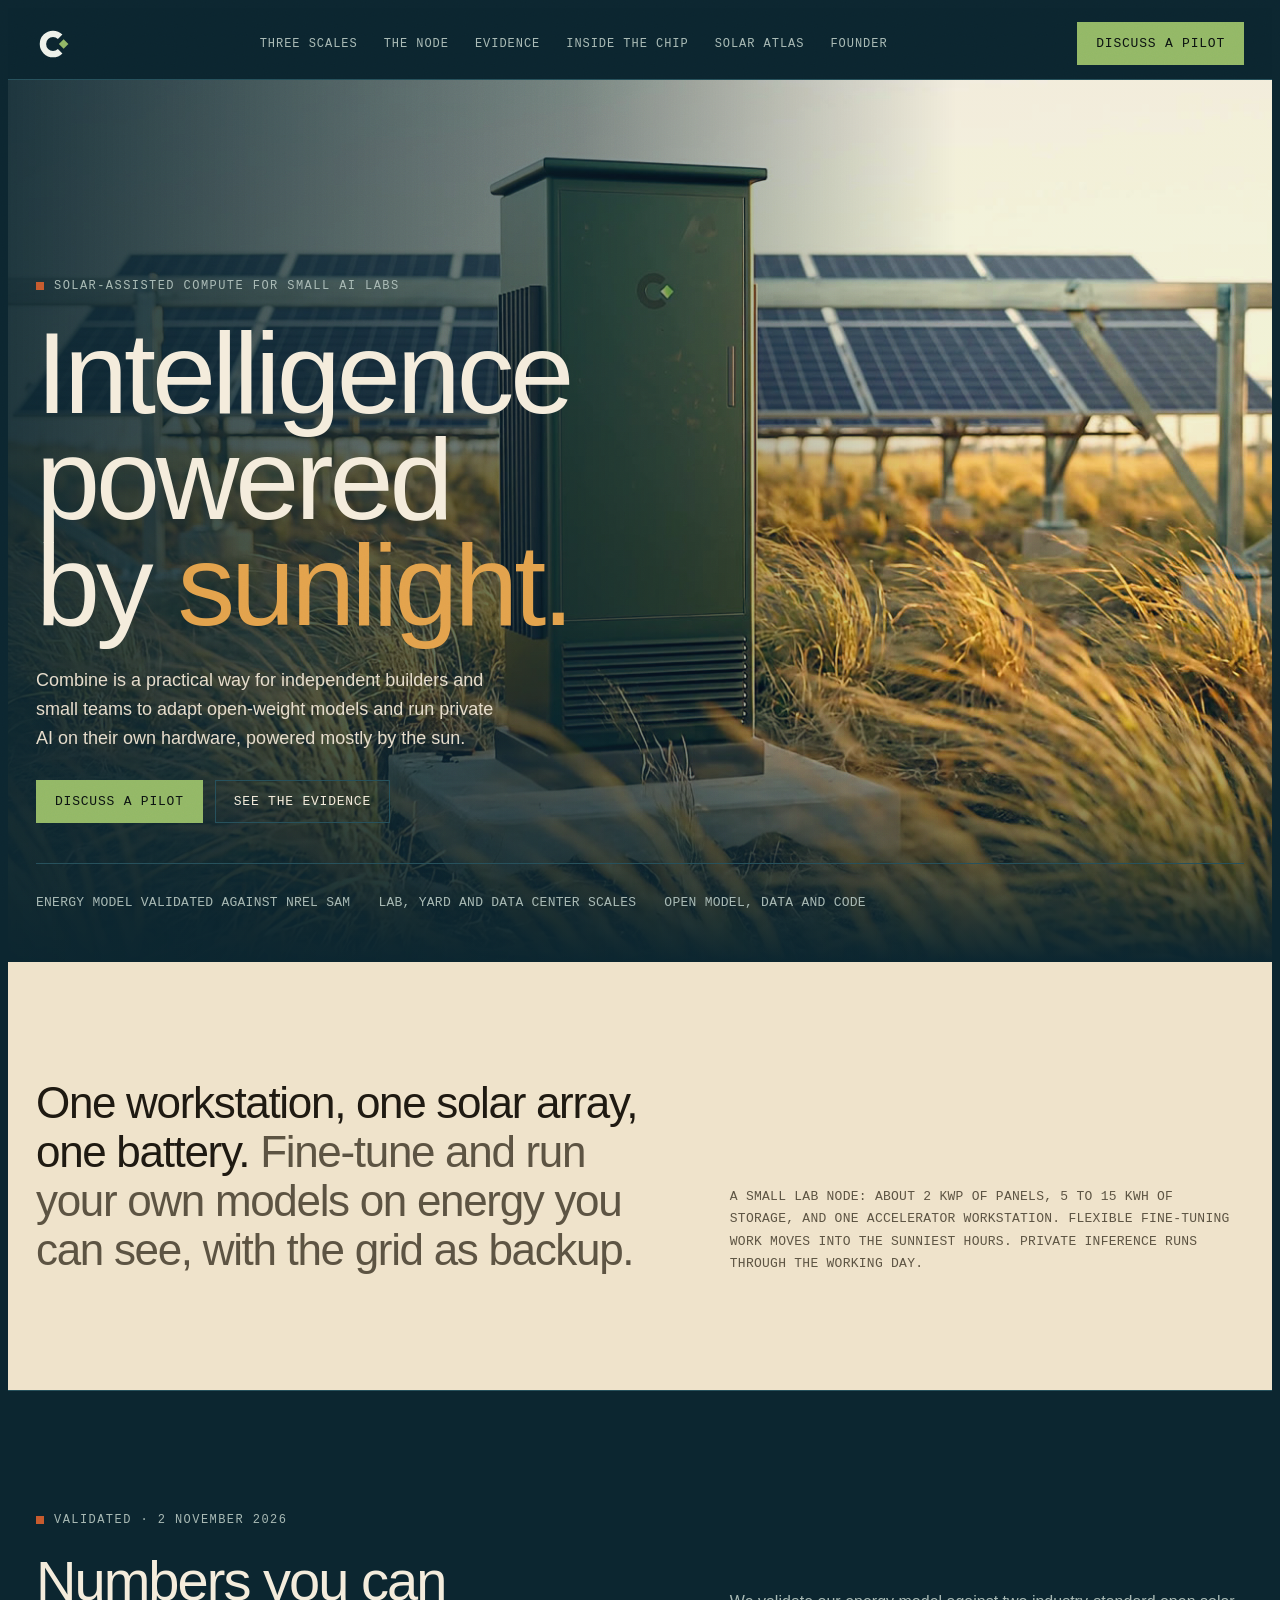
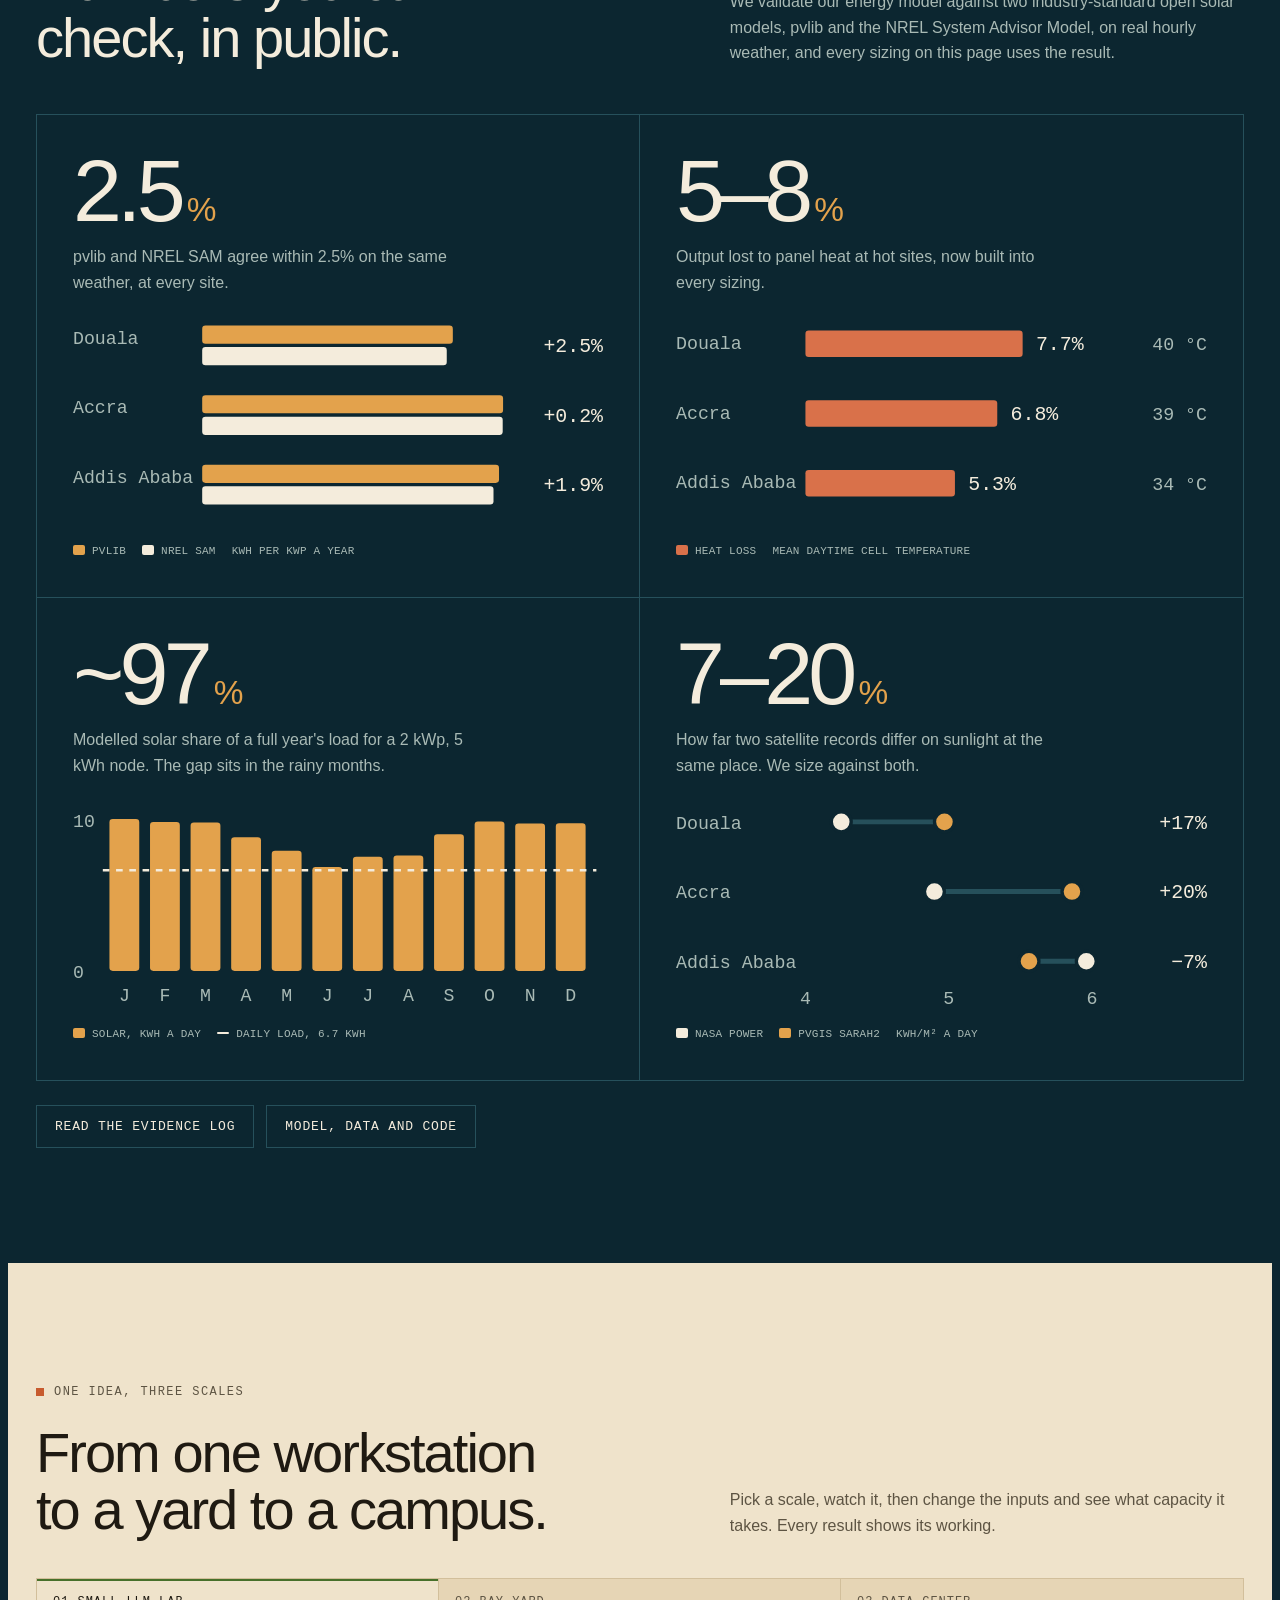
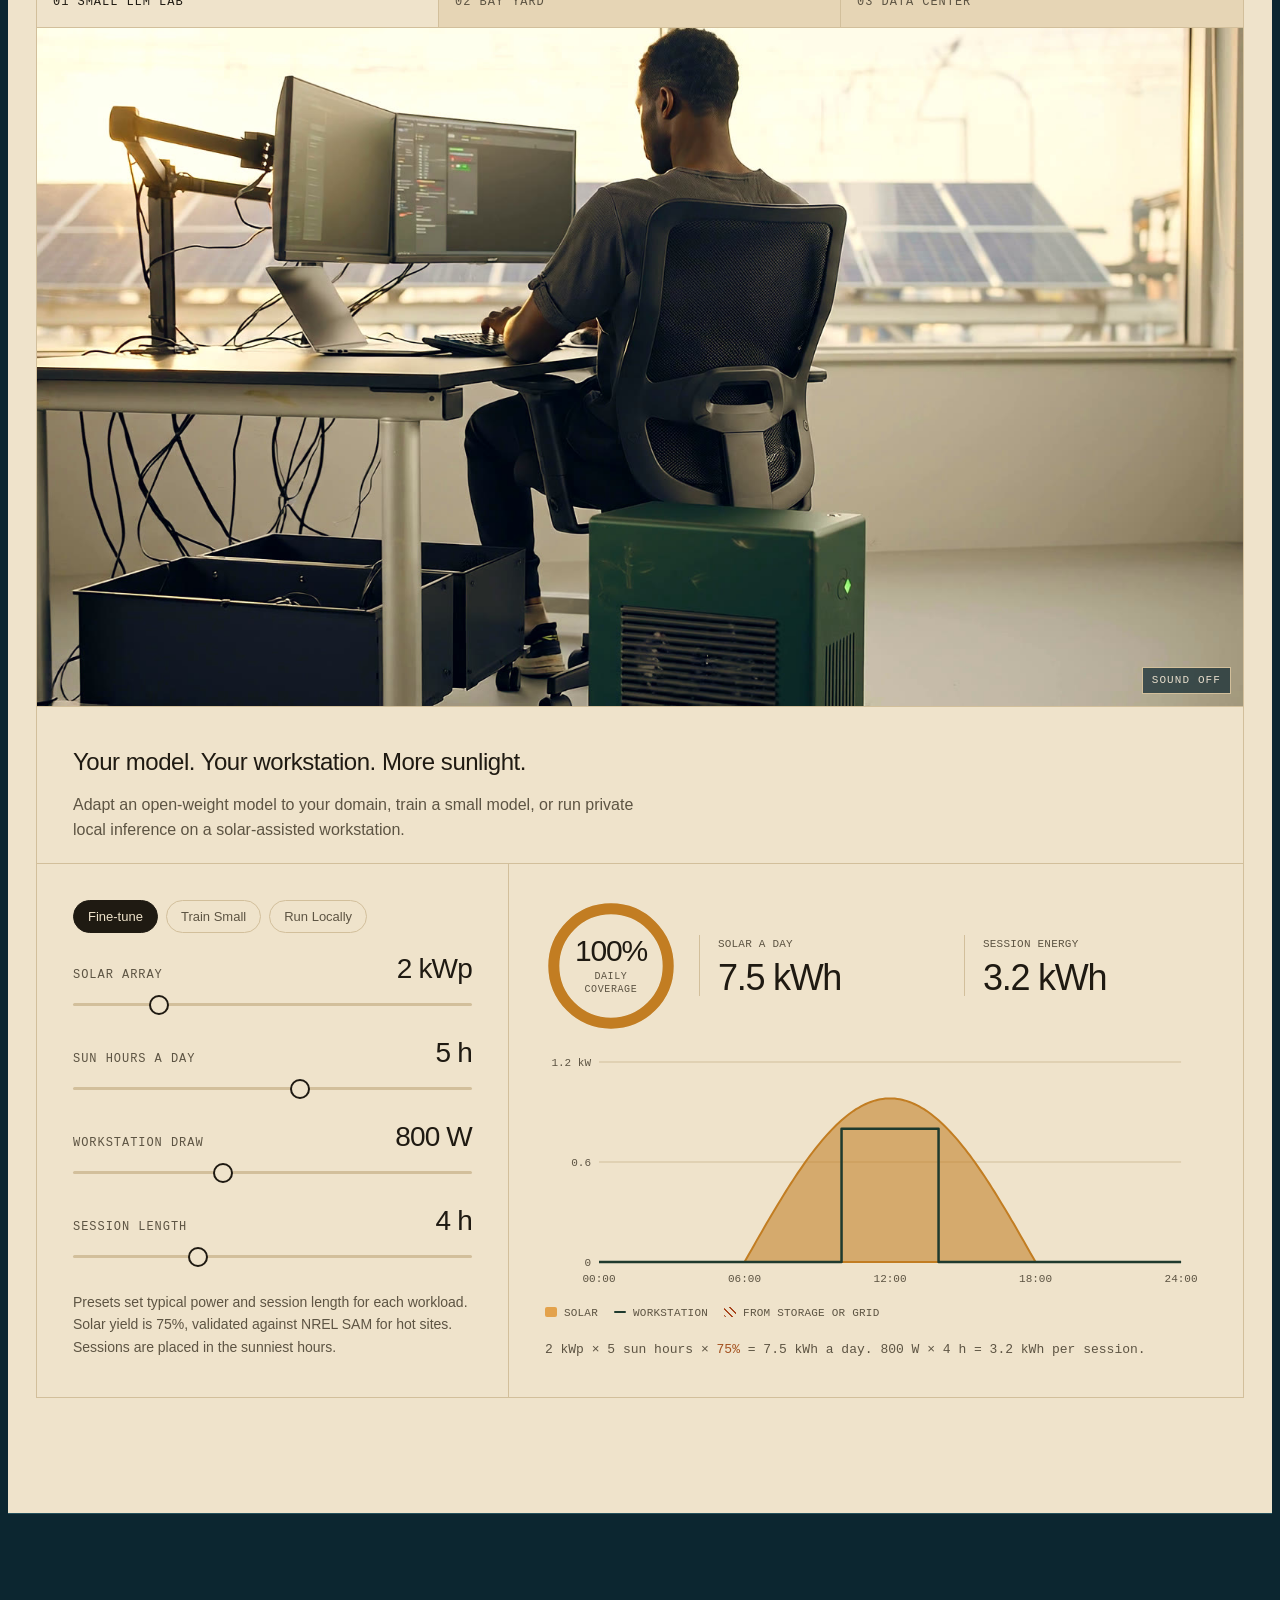
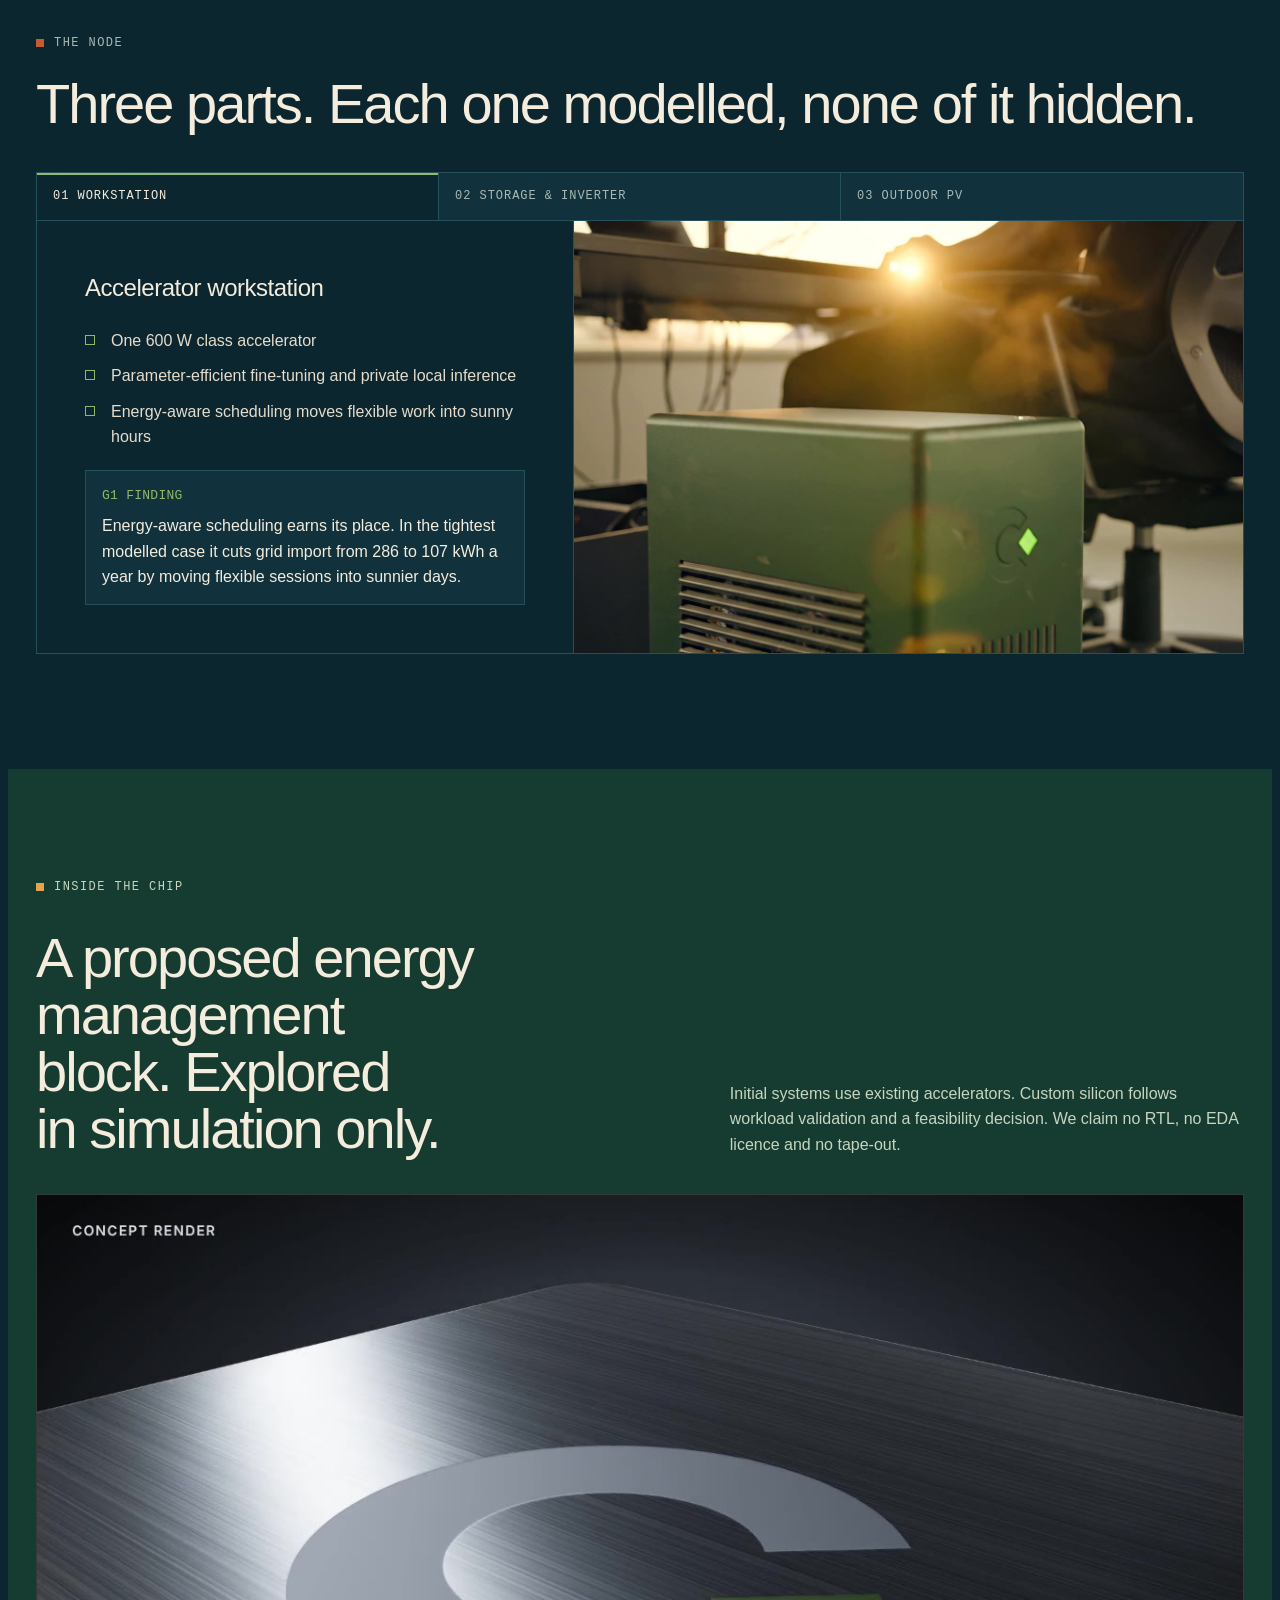
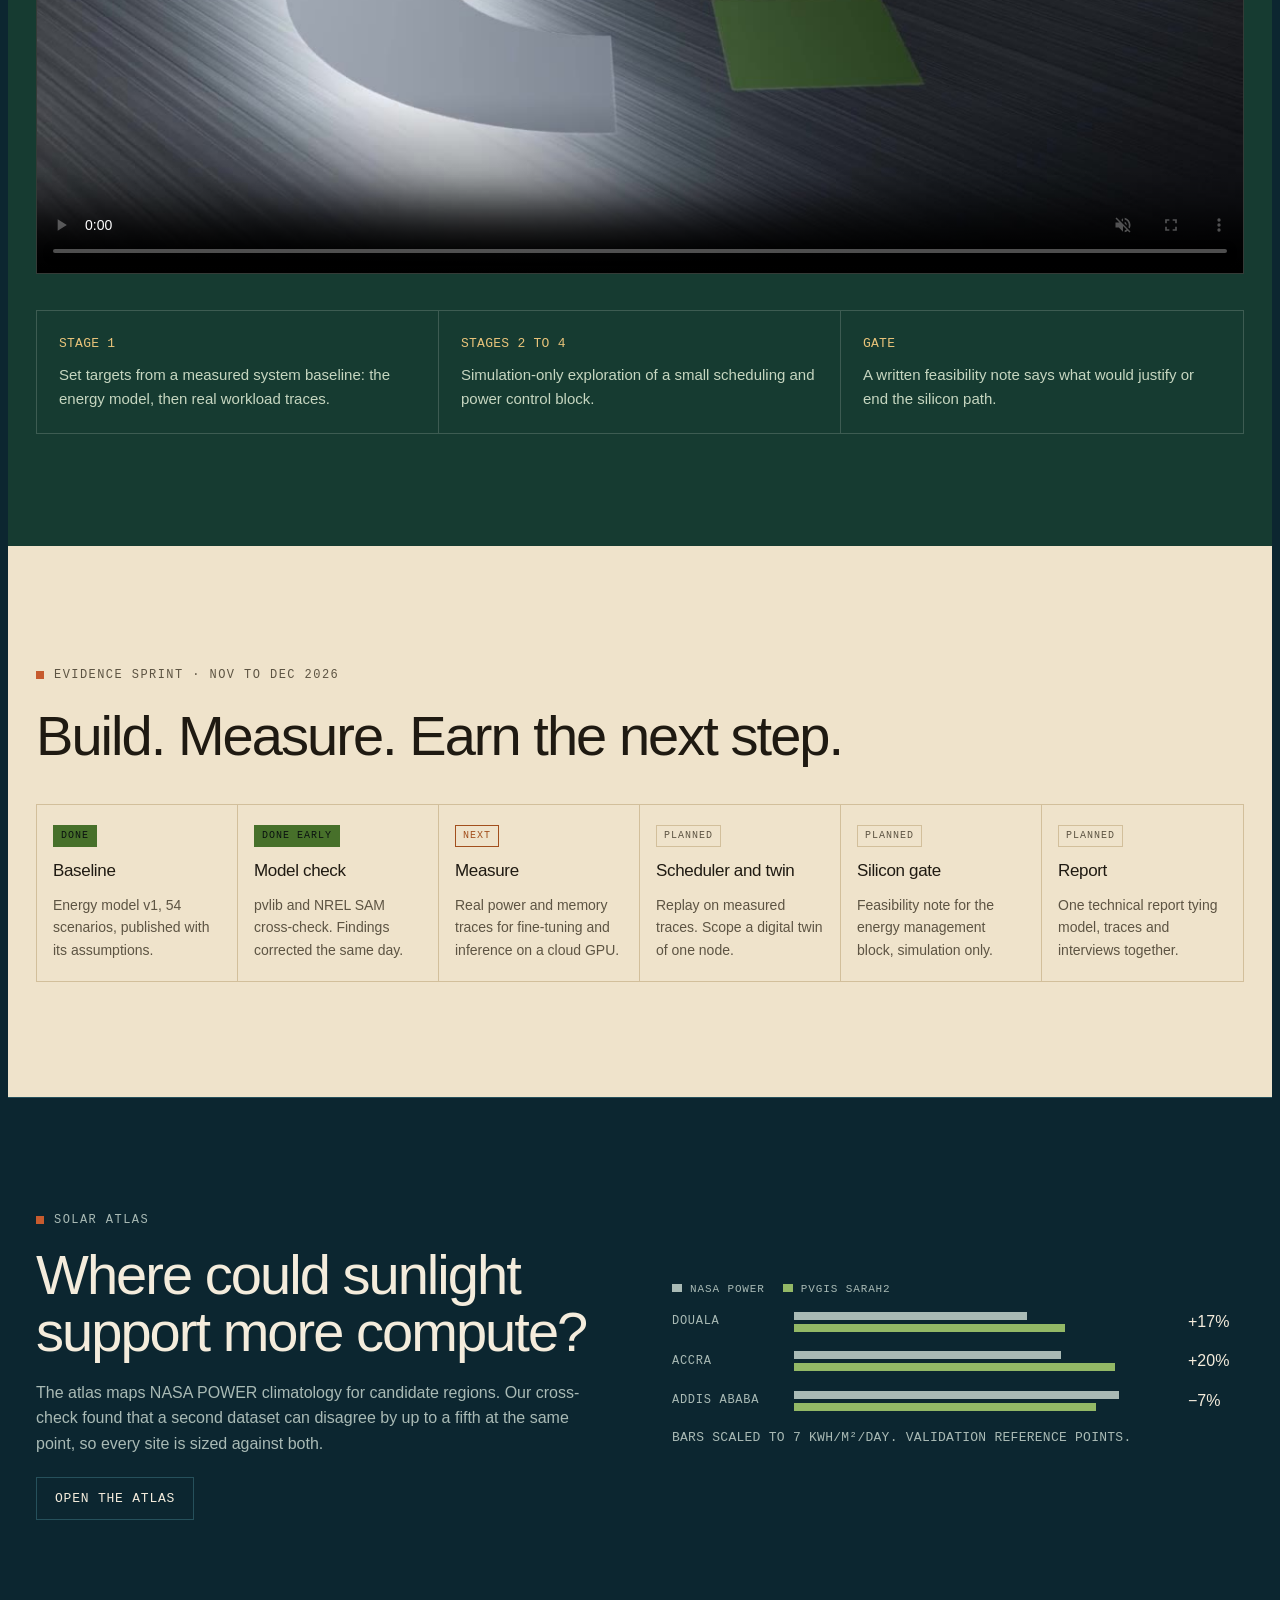
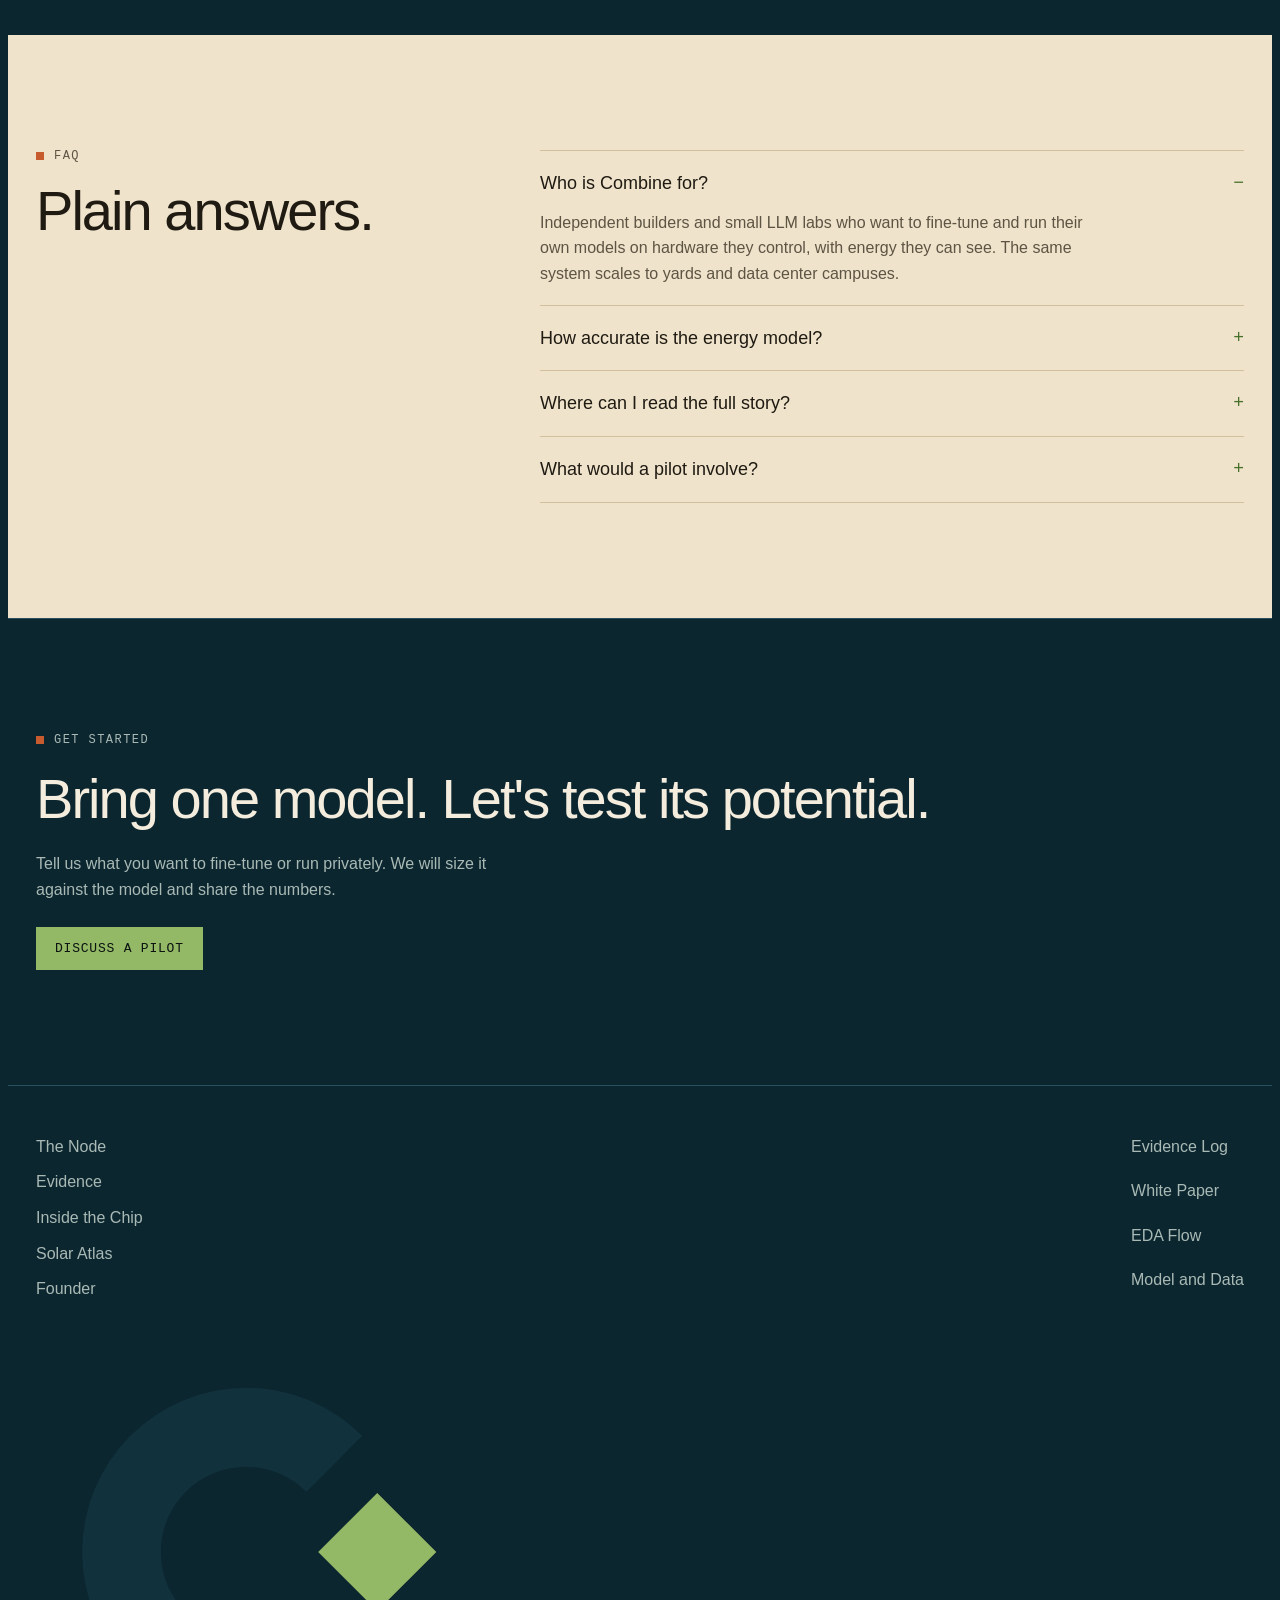
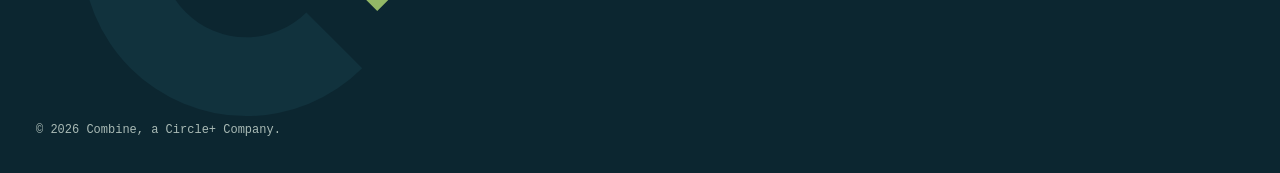
==== commit 33cbbdfc: "Add the white paper page; link it from every footer; update the founder's letter - whitepaper.html: " ====
--- a/index.html
+++ b/index.html
@@ -562,7 +562,7 @@
   <div class="wrap">
     <div class="fcols">
       <ul><li><a href="#node">The Node</a></li><li><a href="#evidence">Evidence</a></li><li><a href="#chip">Inside the Chip</a></li><li><a href="atlas.html">Solar Atlas</a></li><li><a href="founder.html">Founder</a></li></ul>
-      <ul><li><a href="evidence.html">Evidence Log</a></li><li><a href="eda-flow.html">EDA Flow</a></li><li><a href="https://github.com/asiyetajwa/combine/tree/main/model">Model and Data</a></li></ul>
+      <ul><li><a href="evidence.html">Evidence Log</a></li><li><a href="whitepaper.html">White Paper</a></li><li><a href="eda-flow.html">EDA Flow</a></li><li><a href="https://github.com/asiyetajwa/combine/tree/main/model">Model and Data</a></li></ul>
     </div>
     <div class="footmark" aria-hidden="true"><svg viewBox="0 0 64 64" fill="none" aria-hidden="true"><path d="M49.7 14.3a25 25 0 1 0 0 35.4l-8.5-8.5a13 13 0 1 1 0-18.4l8.5-8.5Z" fill="currentColor"/><path d="m52 23 9 9-9 9-9-9 9-9Z" fill="#93b866"/></svg></div>
     <p class="legal">© 2026 Combine, a Circle+ Company.</p>
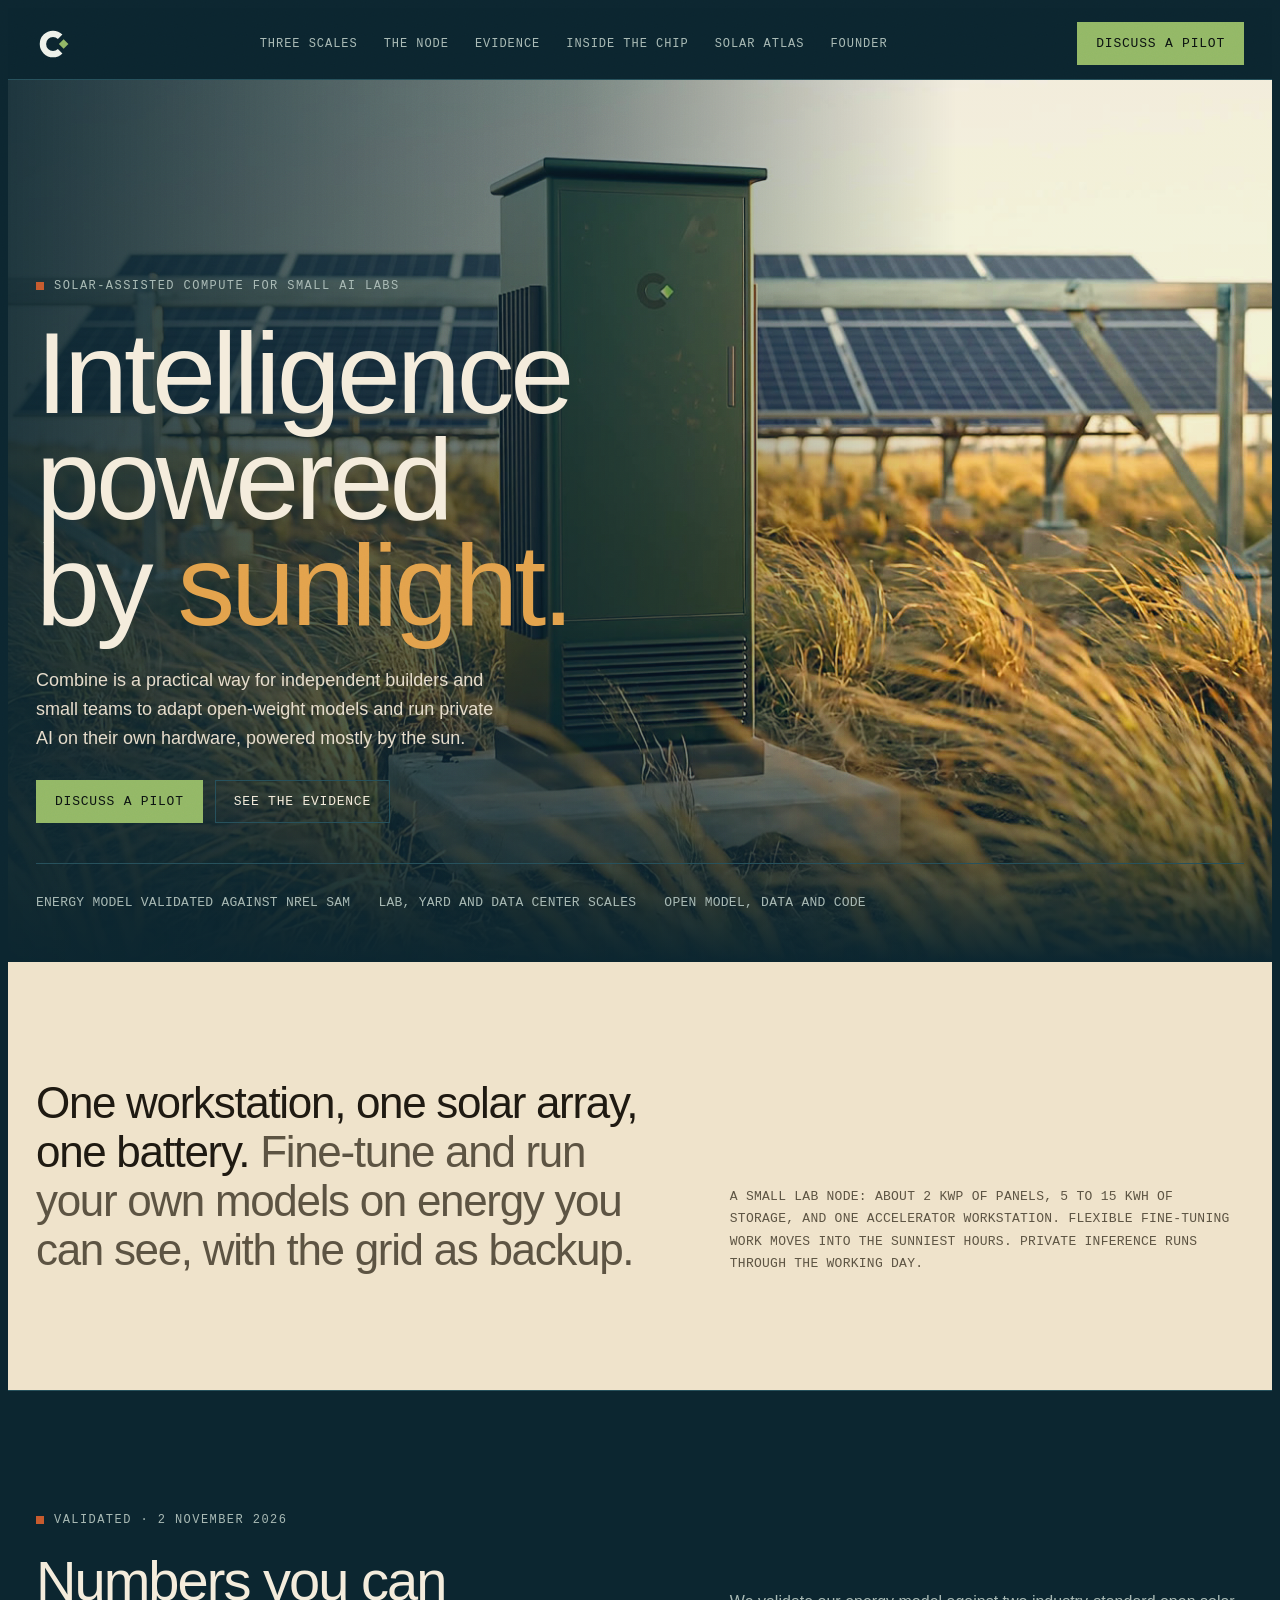
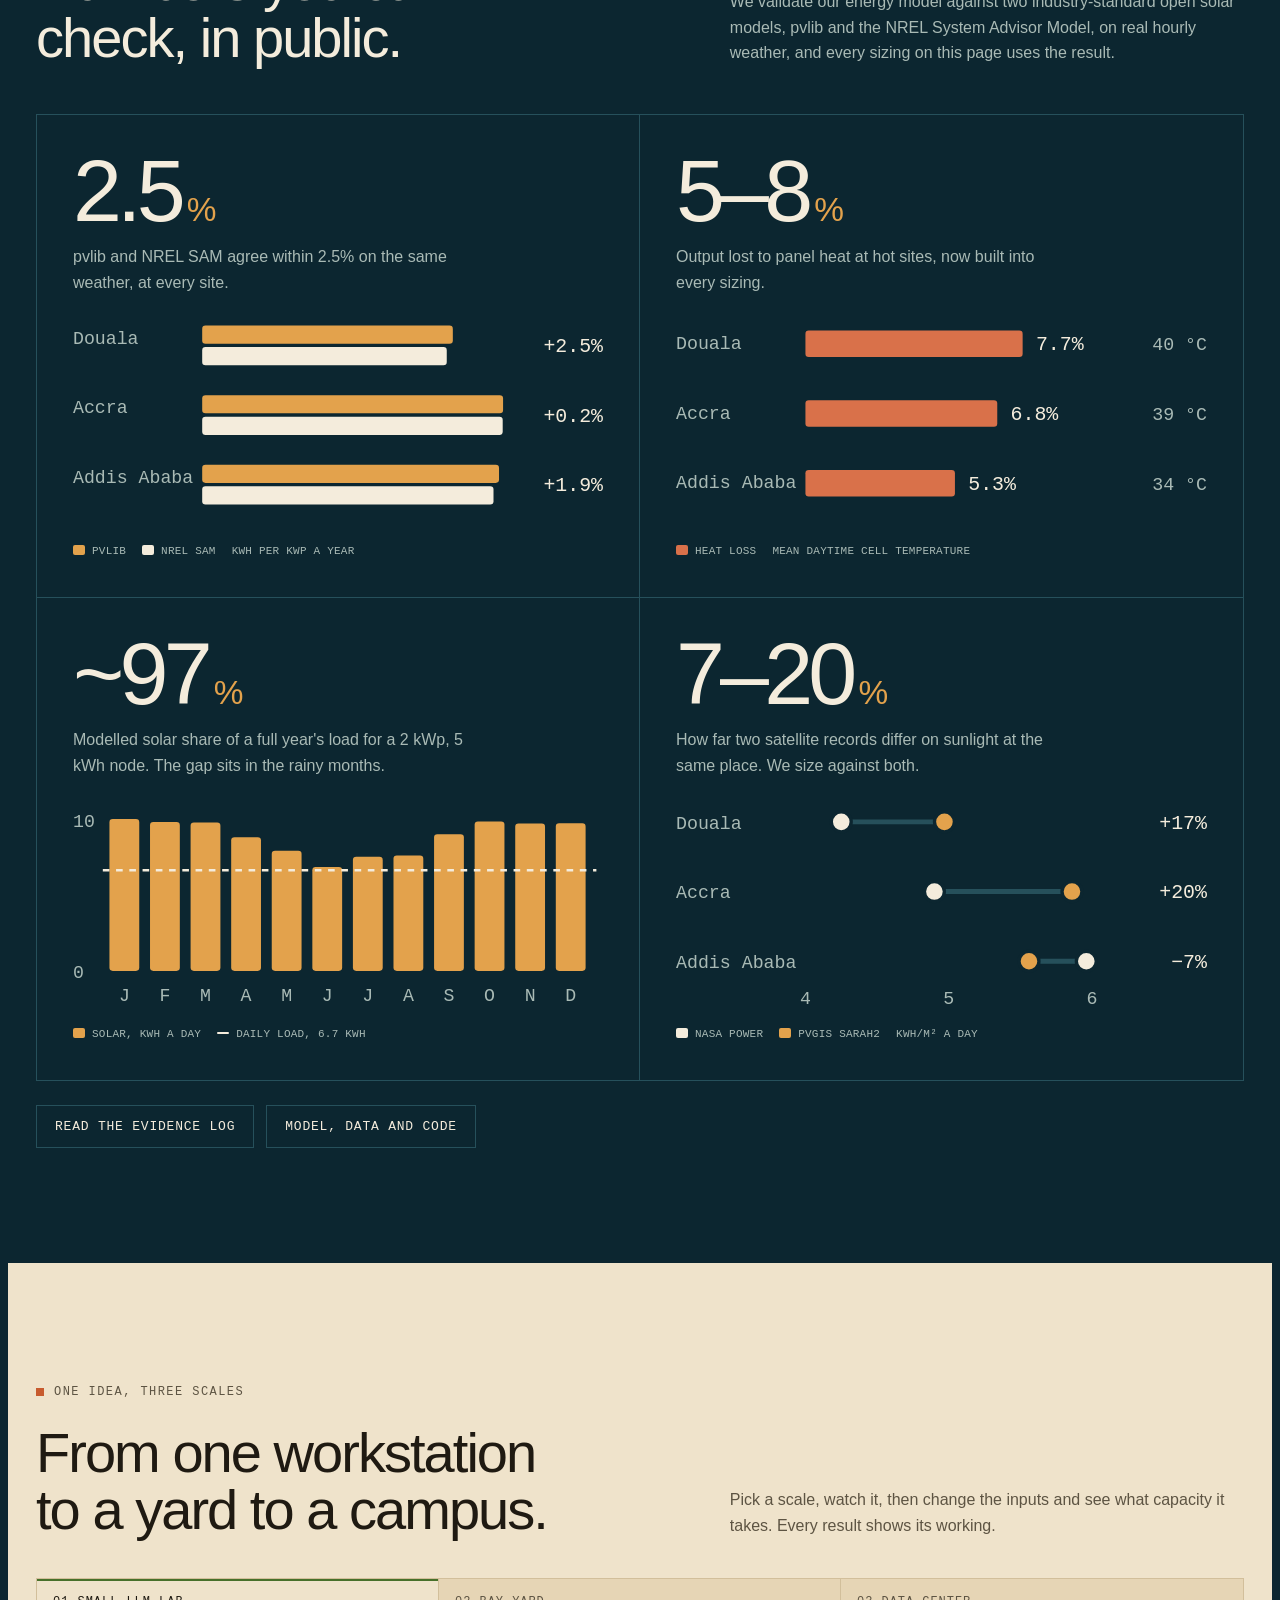
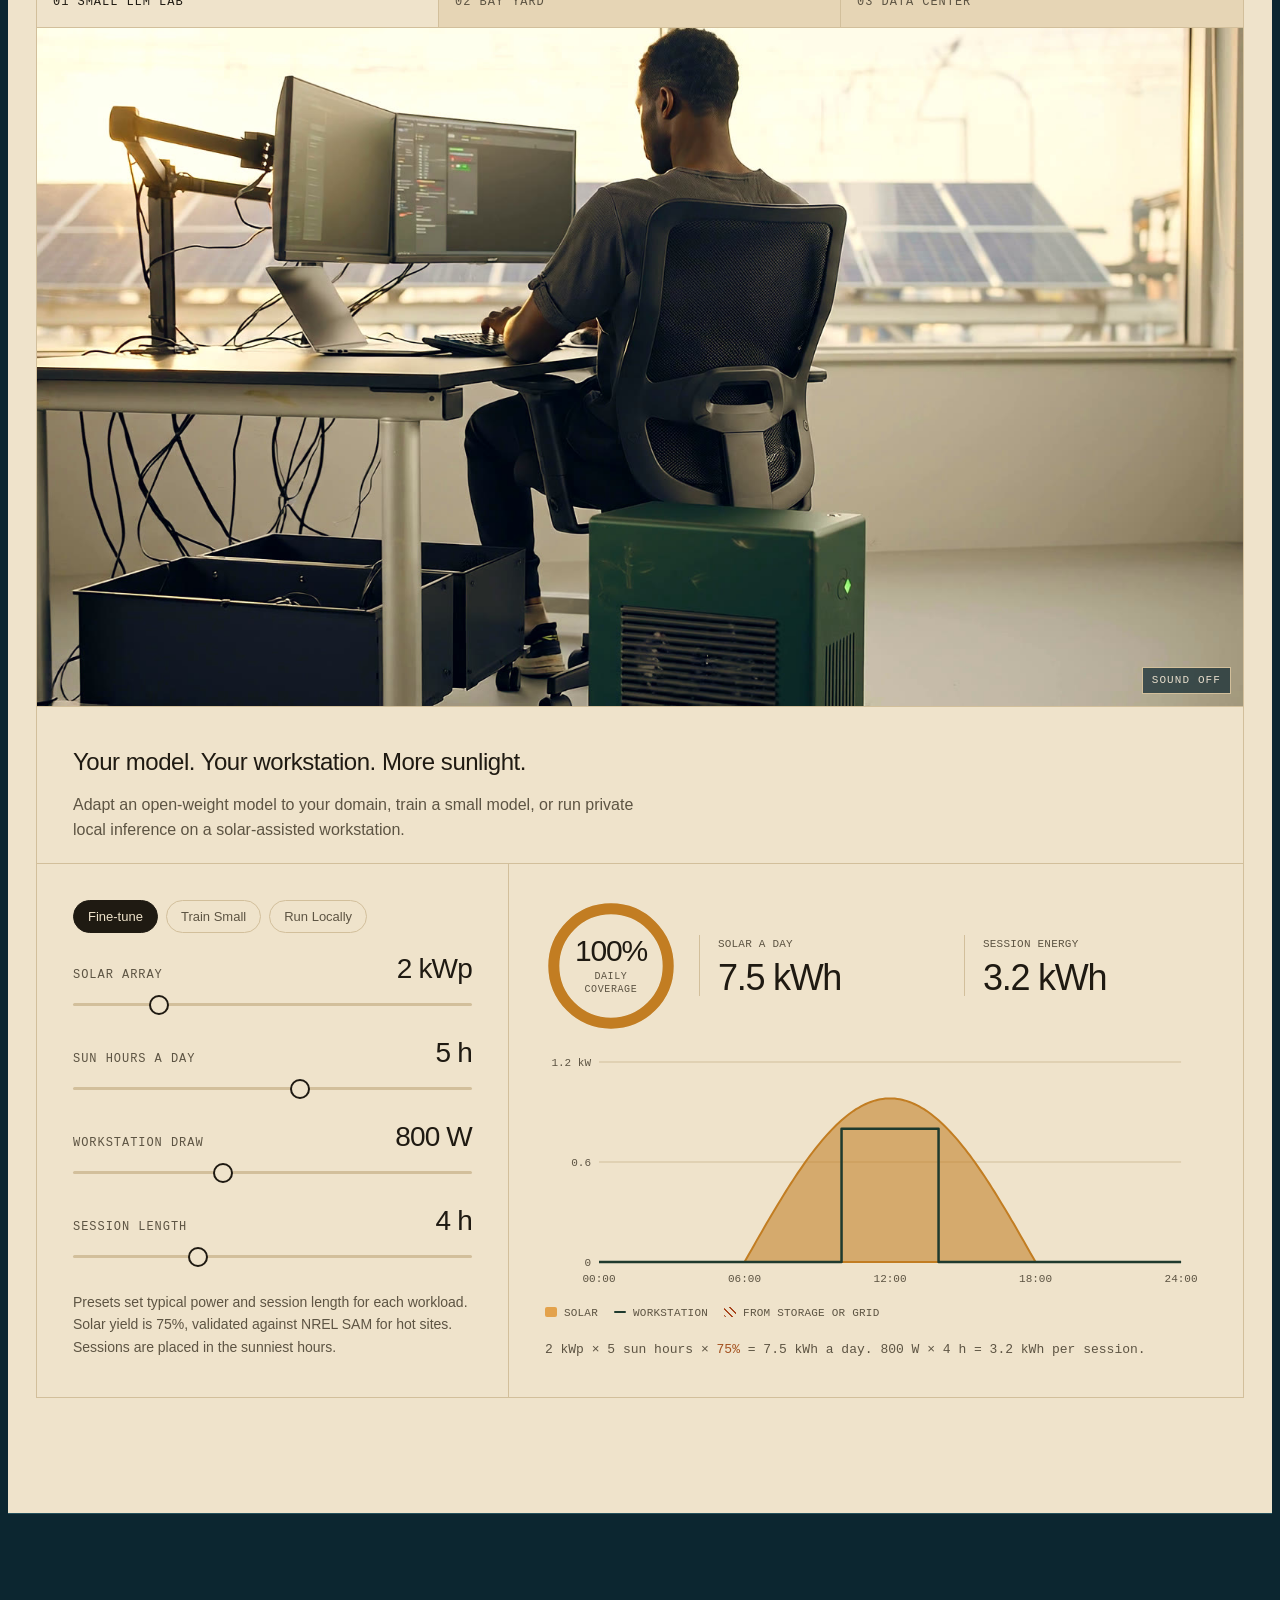
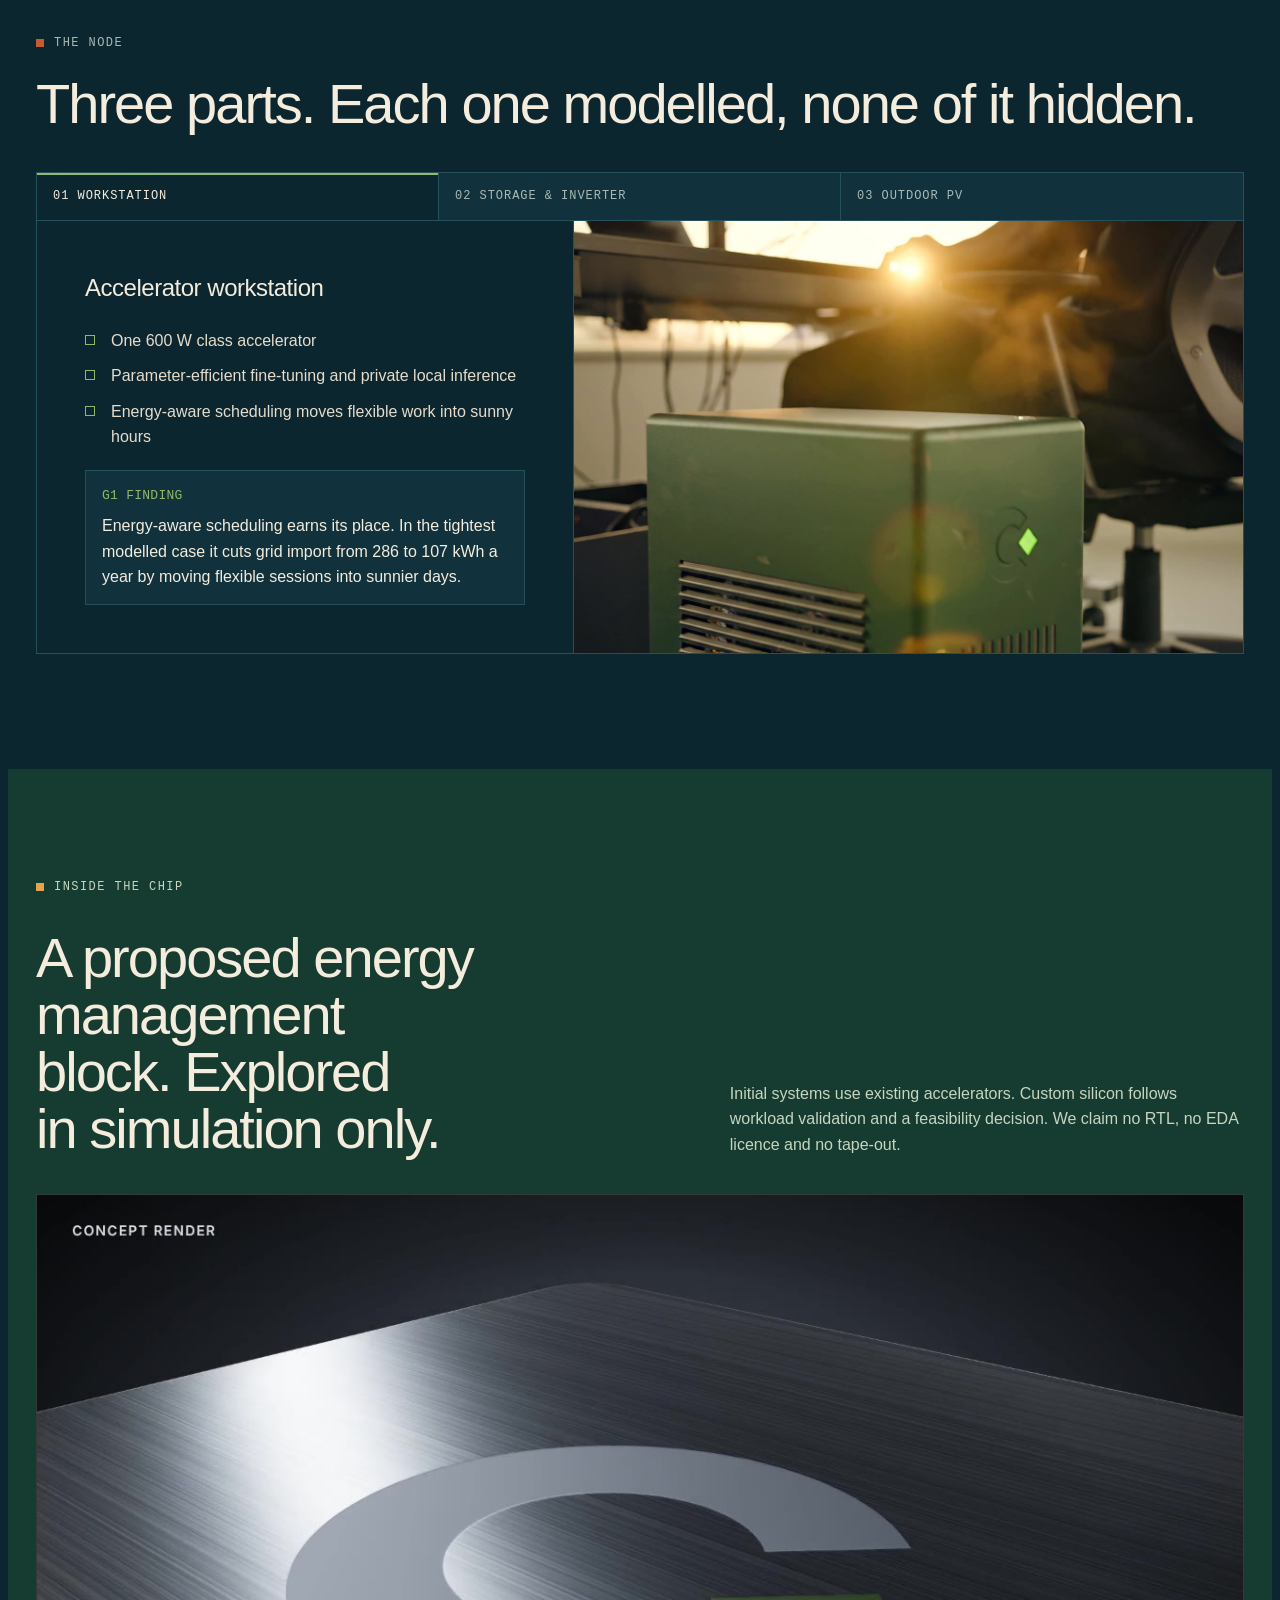
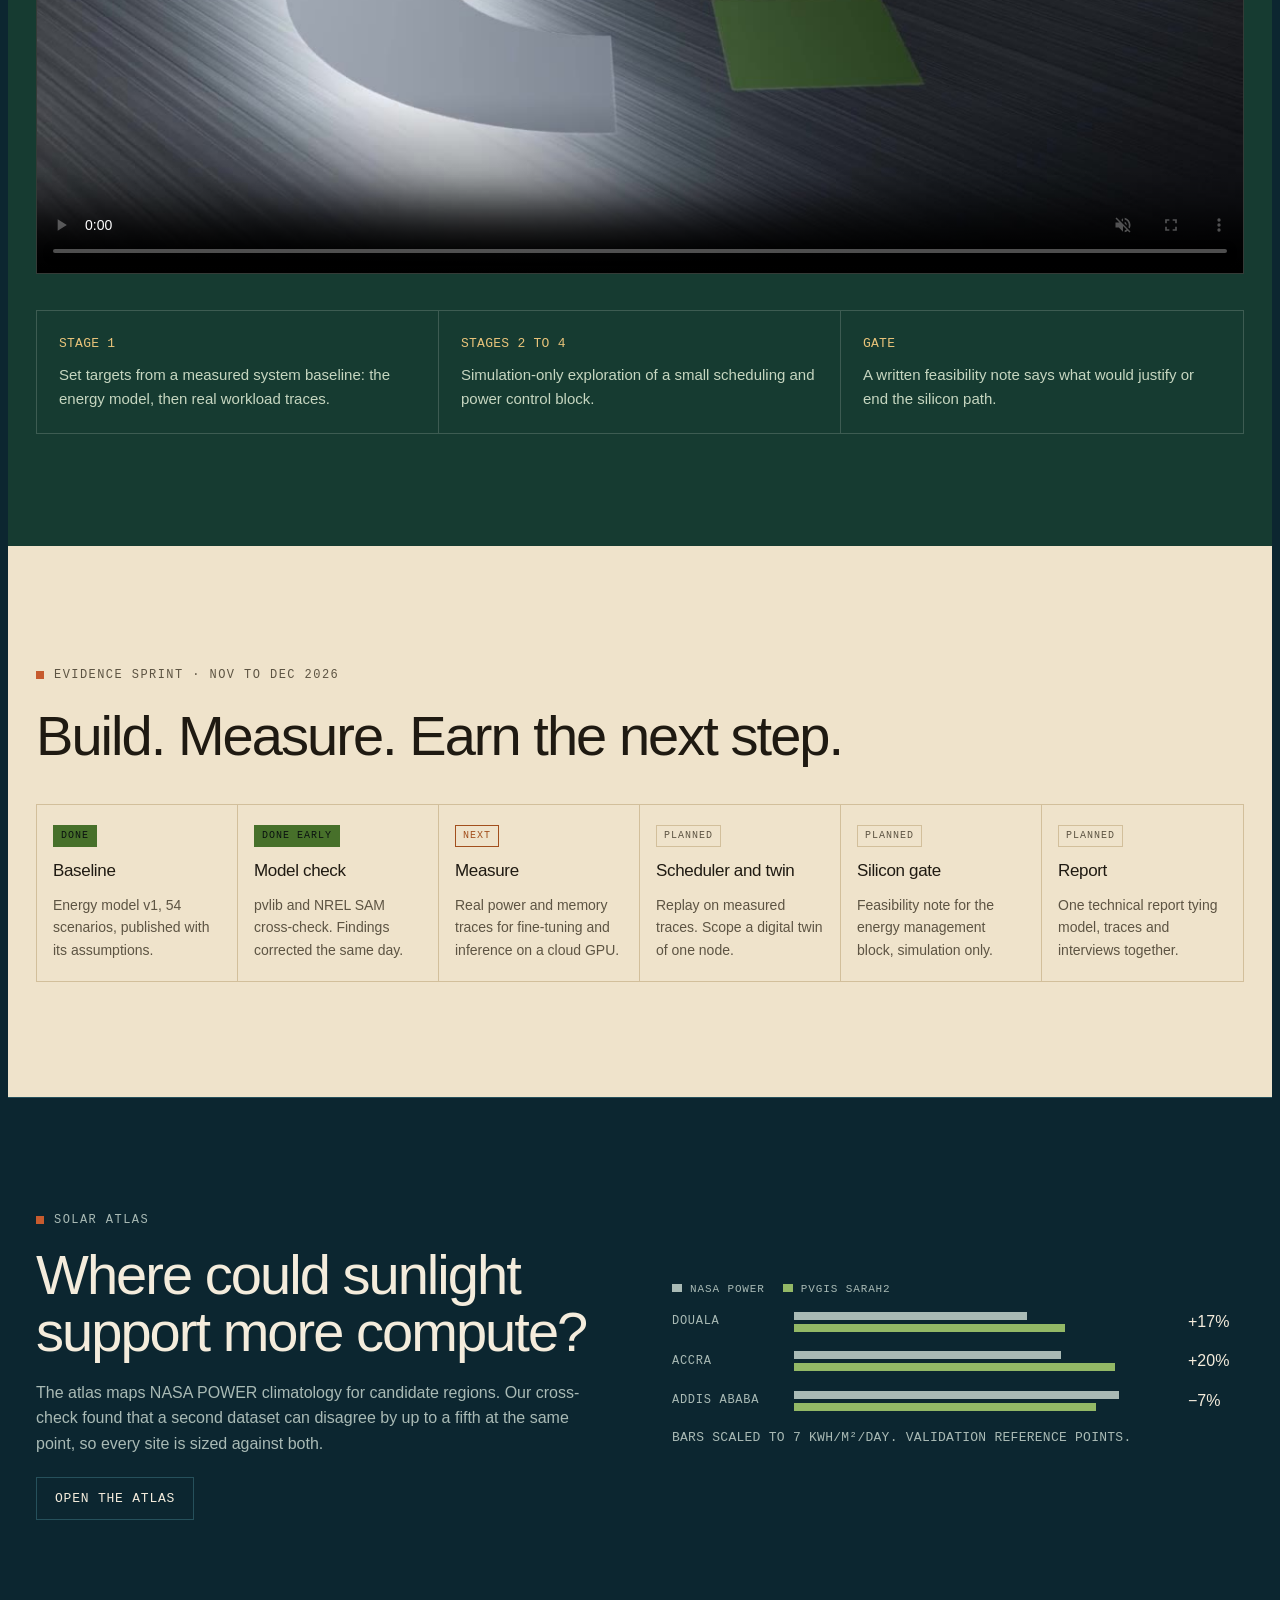
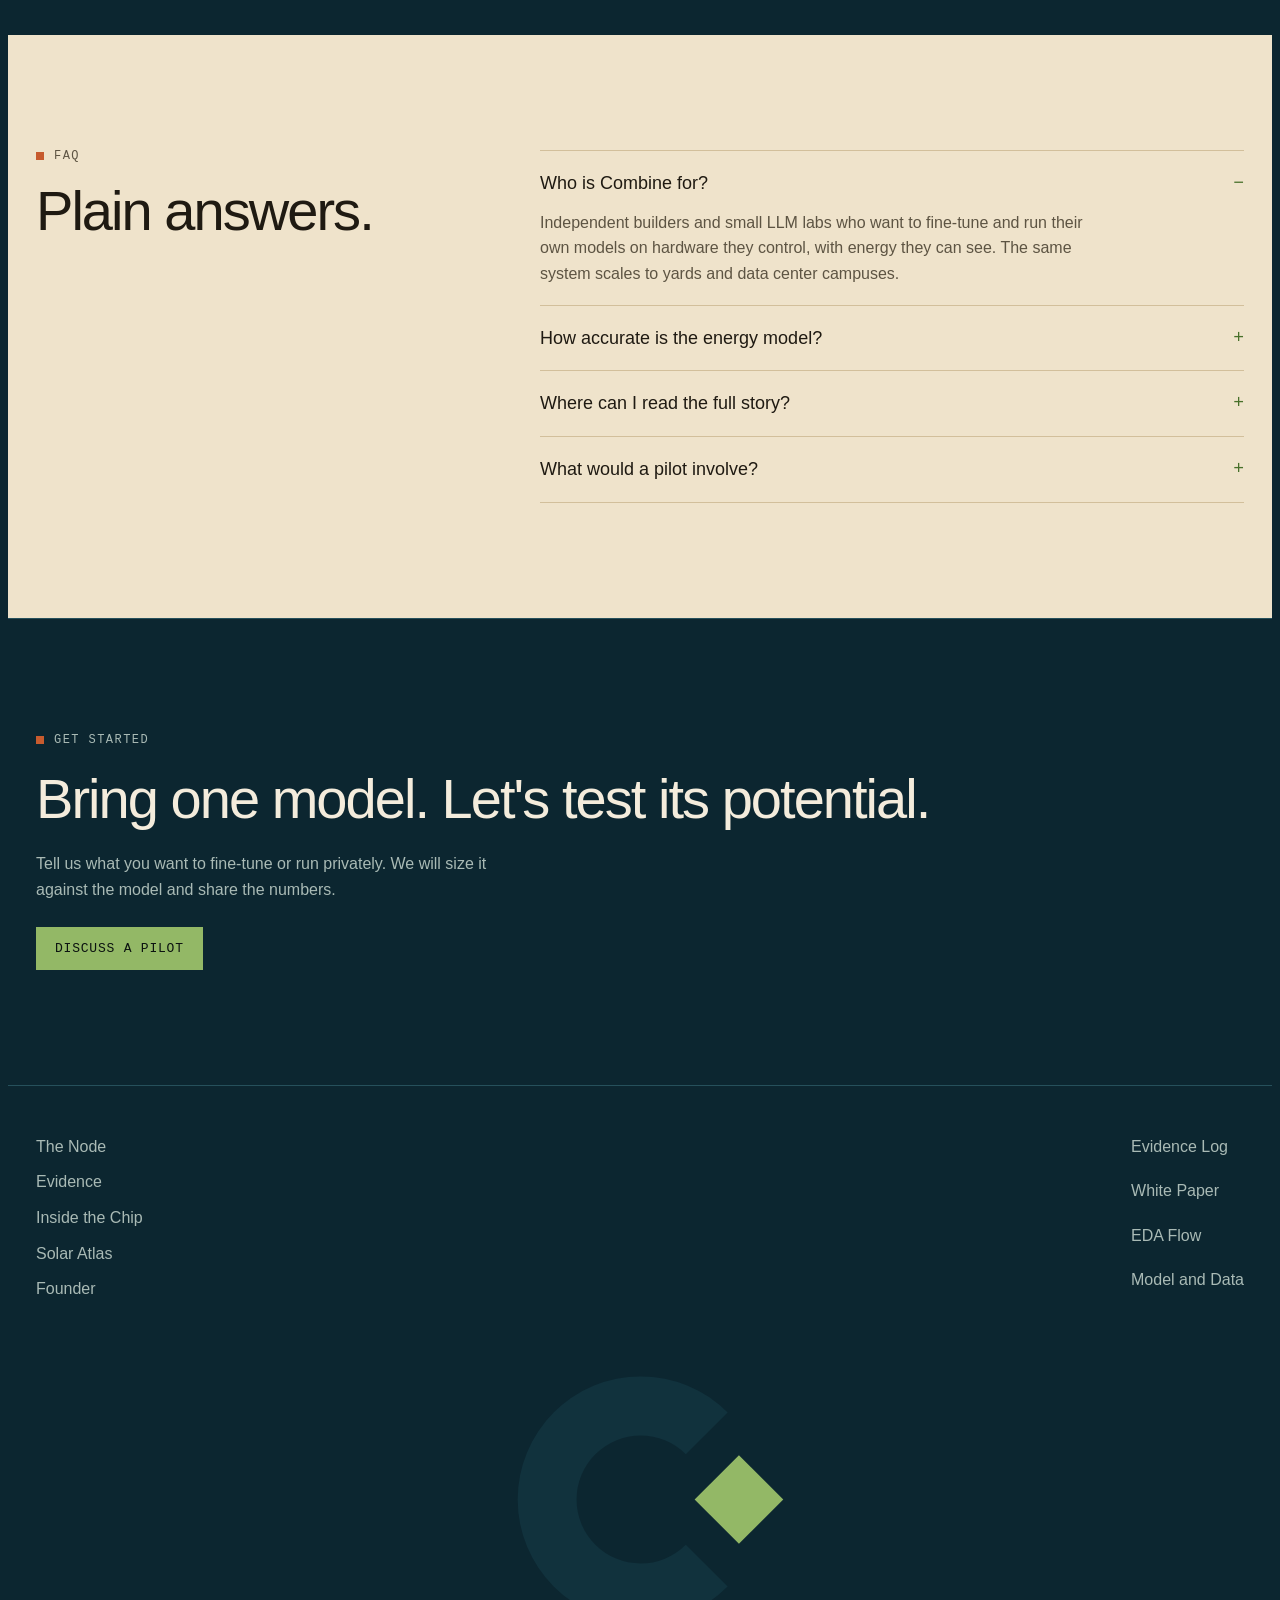
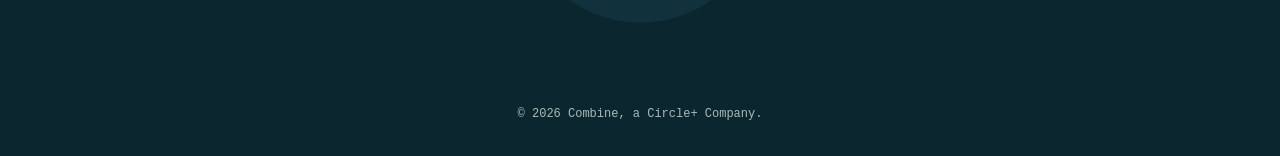
==== commit 61ca4ac0: "Footer: logo 25% smaller and centred above the copyright line Co-Authored-By: Claude Opus 5.5 <norep" ====
--- a/index.html
+++ b/index.html
@@ -196,10 +196,10 @@
 .fcols { display: flex; flex-wrap: wrap; gap: 32px 72px; justify-content: space-between; }
 .fcols ul { list-style: none; margin: 0; padding: 0; display: grid; gap: 10px; }
 .fcols a { text-decoration: none; color: var(--dim); }
-.footmark { color: var(--panel); margin: 8px 0 -6%; line-height: 0; }
-.footmark svg { width: min(42vw, 420px); height: auto; }
+.footmark { color: var(--panel); margin: 8px 0 16px; line-height: 0; display: flex; justify-content: center; }
+.footmark svg { width: min(31.5vw, 315px); height: auto; }
 .wordmark { font: 500 clamp(80px, 24vw, 340px)/.78 var(--display); letter-spacing: -.07em; color: var(--panel); -webkit-text-stroke: 1px var(--rule); margin-bottom: -.12em; user-select: none; }
-.legal { font: 400 12px/1.6 var(--mono); color: var(--dim); padding-bottom: 24px; }
+.legal { font: 400 12px/1.6 var(--mono); color: var(--dim); padding-bottom: 24px; text-align: center; }
 
 /* three scales */
 .scale { border: 1px solid var(--rule); border-top: 0; }
@@ -424,7 +424,7 @@
     </div>
 
     <div class="scale" role="tabpanel" id="view-dc" aria-labelledby="tab-dc" hidden>
-      <div class="scalefilm"><video src="assets/scale-3.mp4" poster="assets/scale-3.jpg" muted loop playsinline preload="metadata" aria-label="An aerial view of a solar field leading to a green compute building, then a server hall with one engineer walking between racks."></video><button class="sound" type="button" aria-pressed="false">Sound Off</button></div>
+      <div class="scalefilm"><video src="assets/scale-3-v6.mp4" poster="assets/scale-3-v6.jpg" muted loop playsinline preload="metadata" aria-label="An aerial view of a solar field leading to a green compute building, then a server hall with one engineer walking between racks."></video><button class="sound" type="button" aria-pressed="false">Sound Off</button></div>
       <div class="scalehead"><h3>Compute at scale. Design the whole site.</h3><p>A future solar-assisted campus would pair accelerator racks with a utility connection, storage, redundant power, cooling and network access. Firm power still carries nights.</p></div>
       <div class="planner">
           <div class="controls">
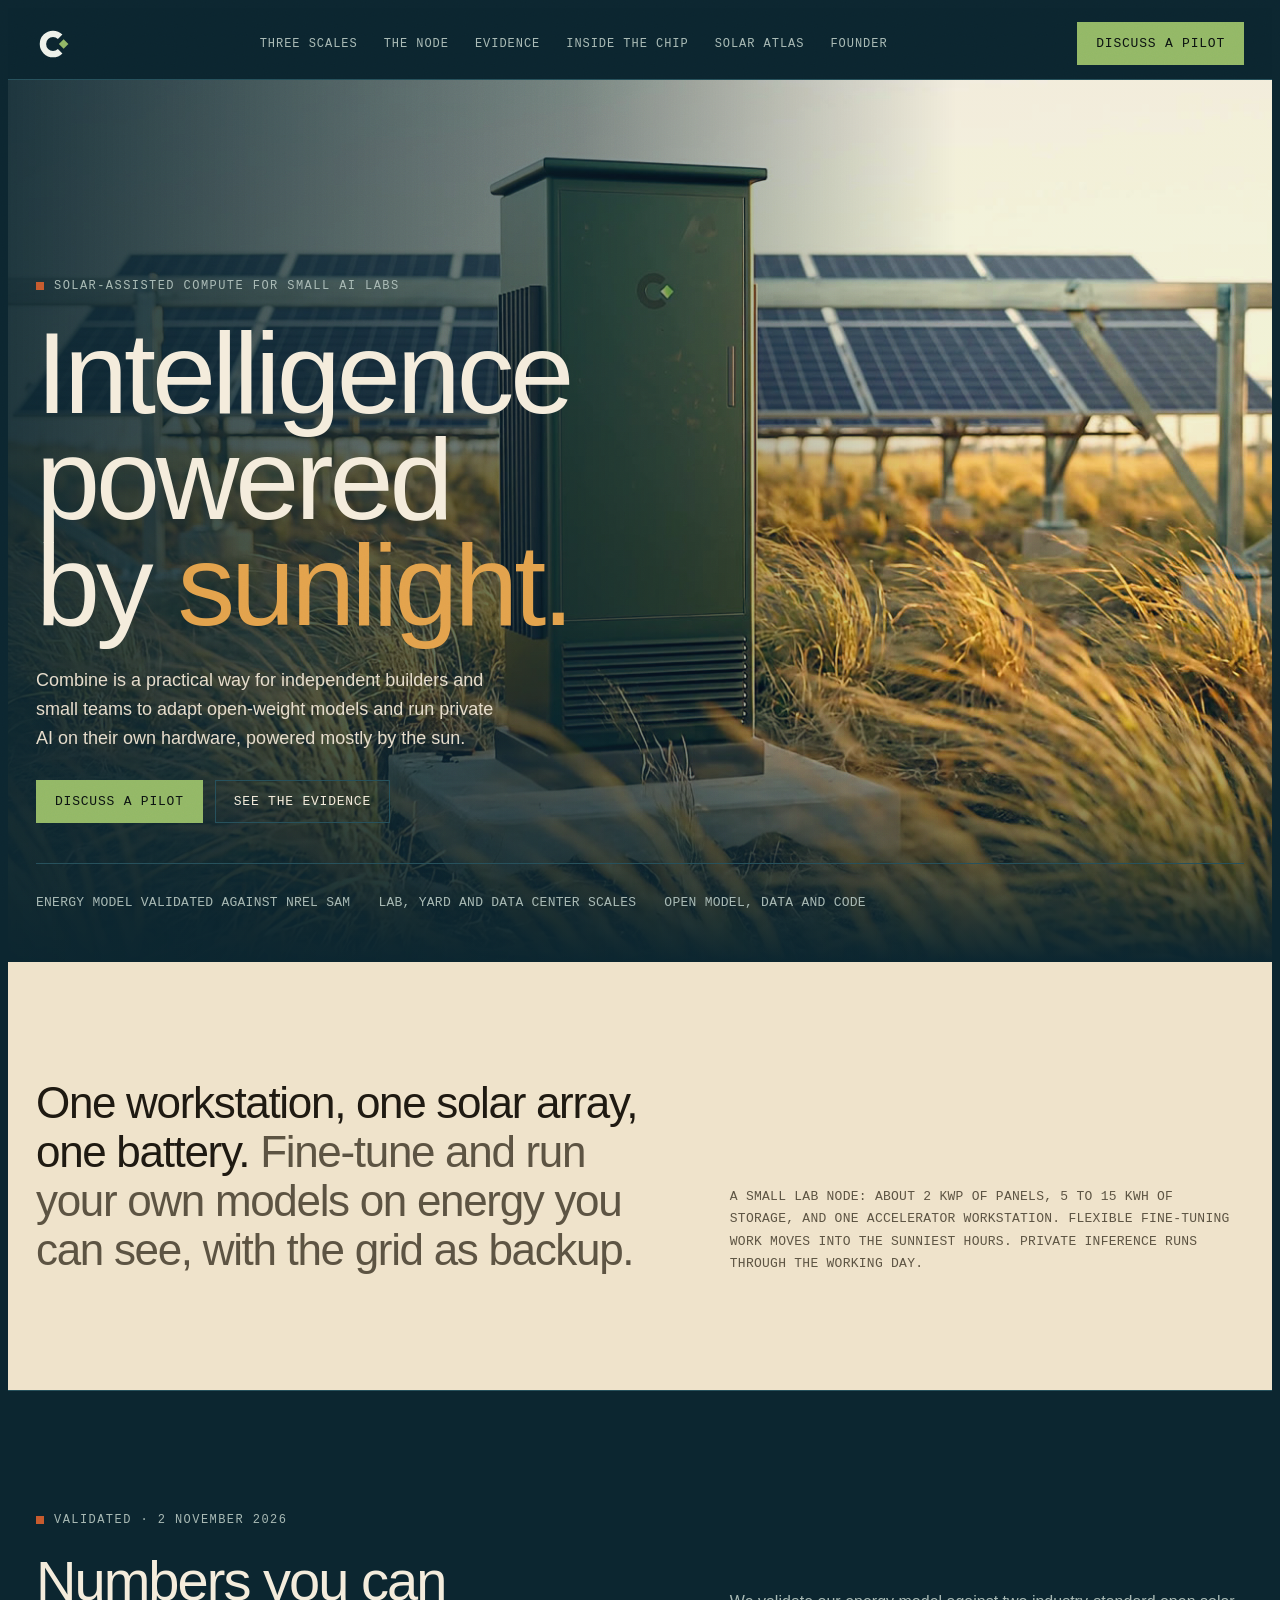
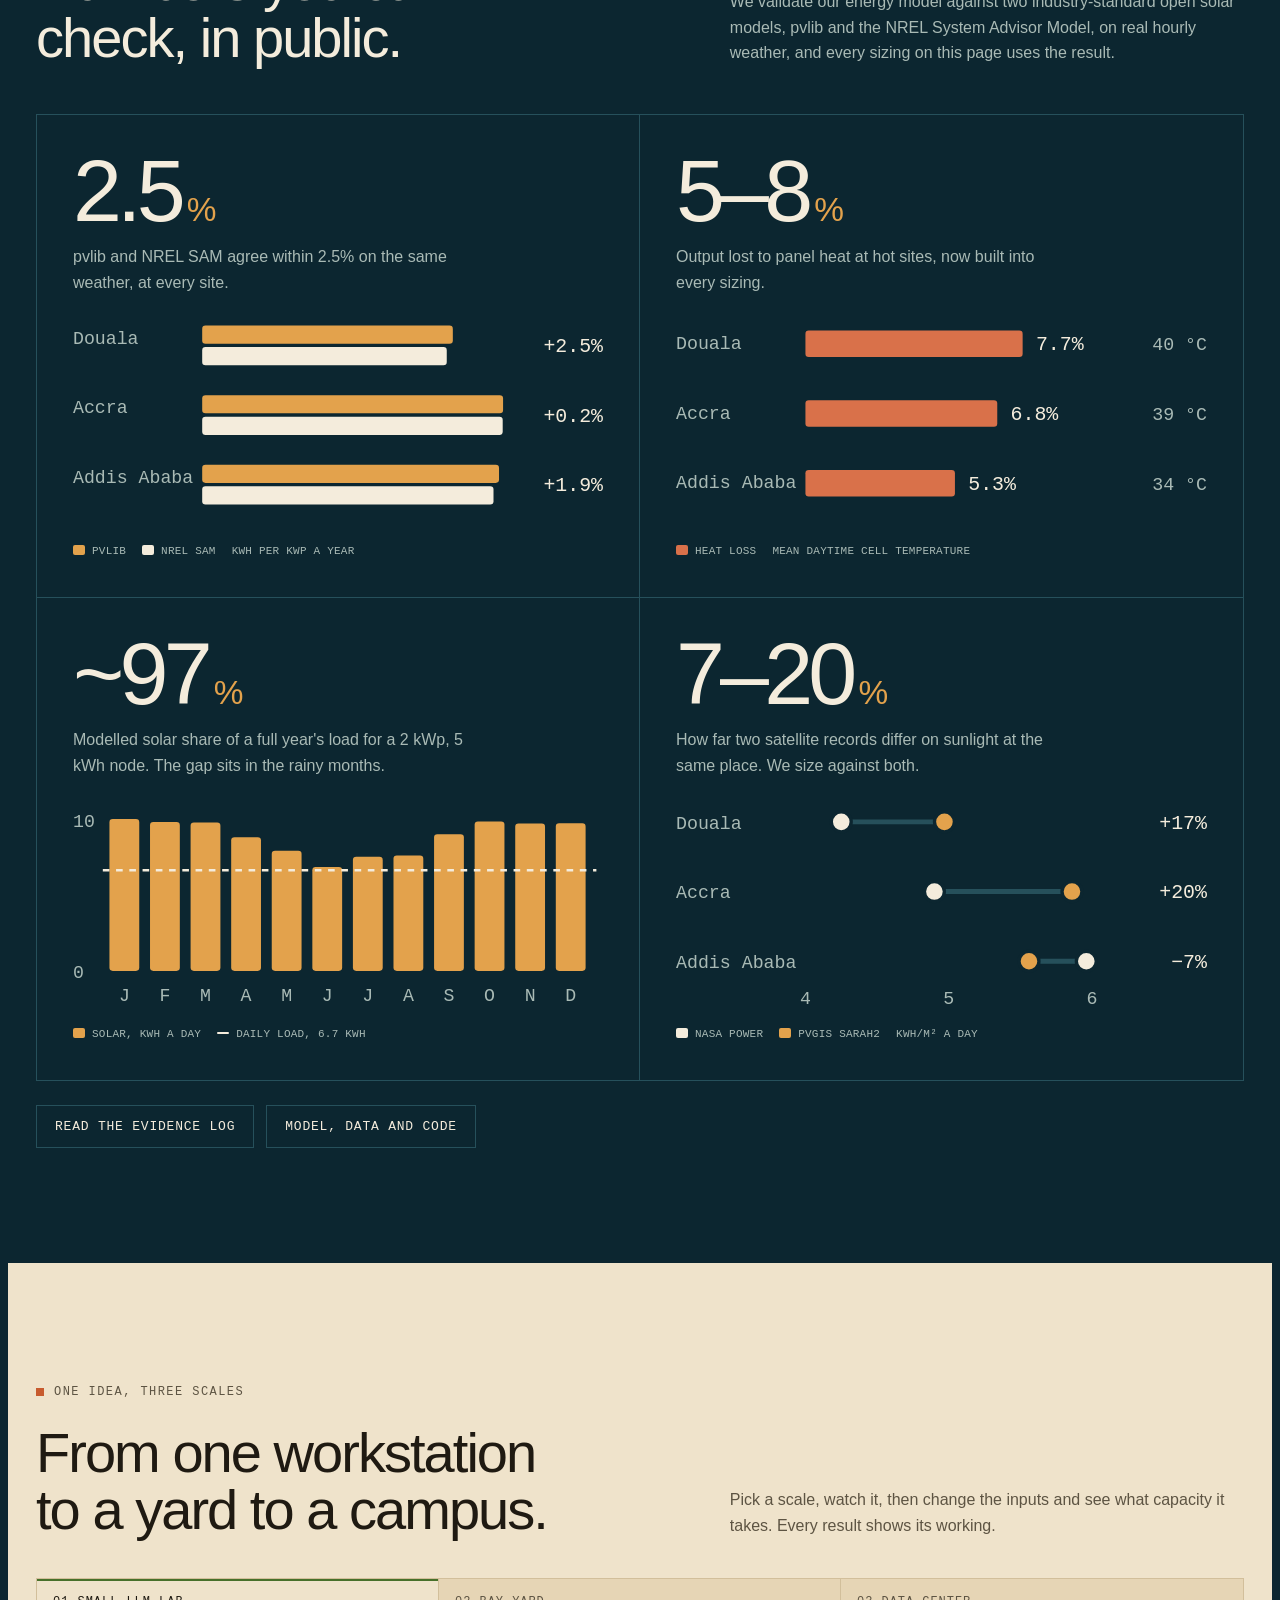
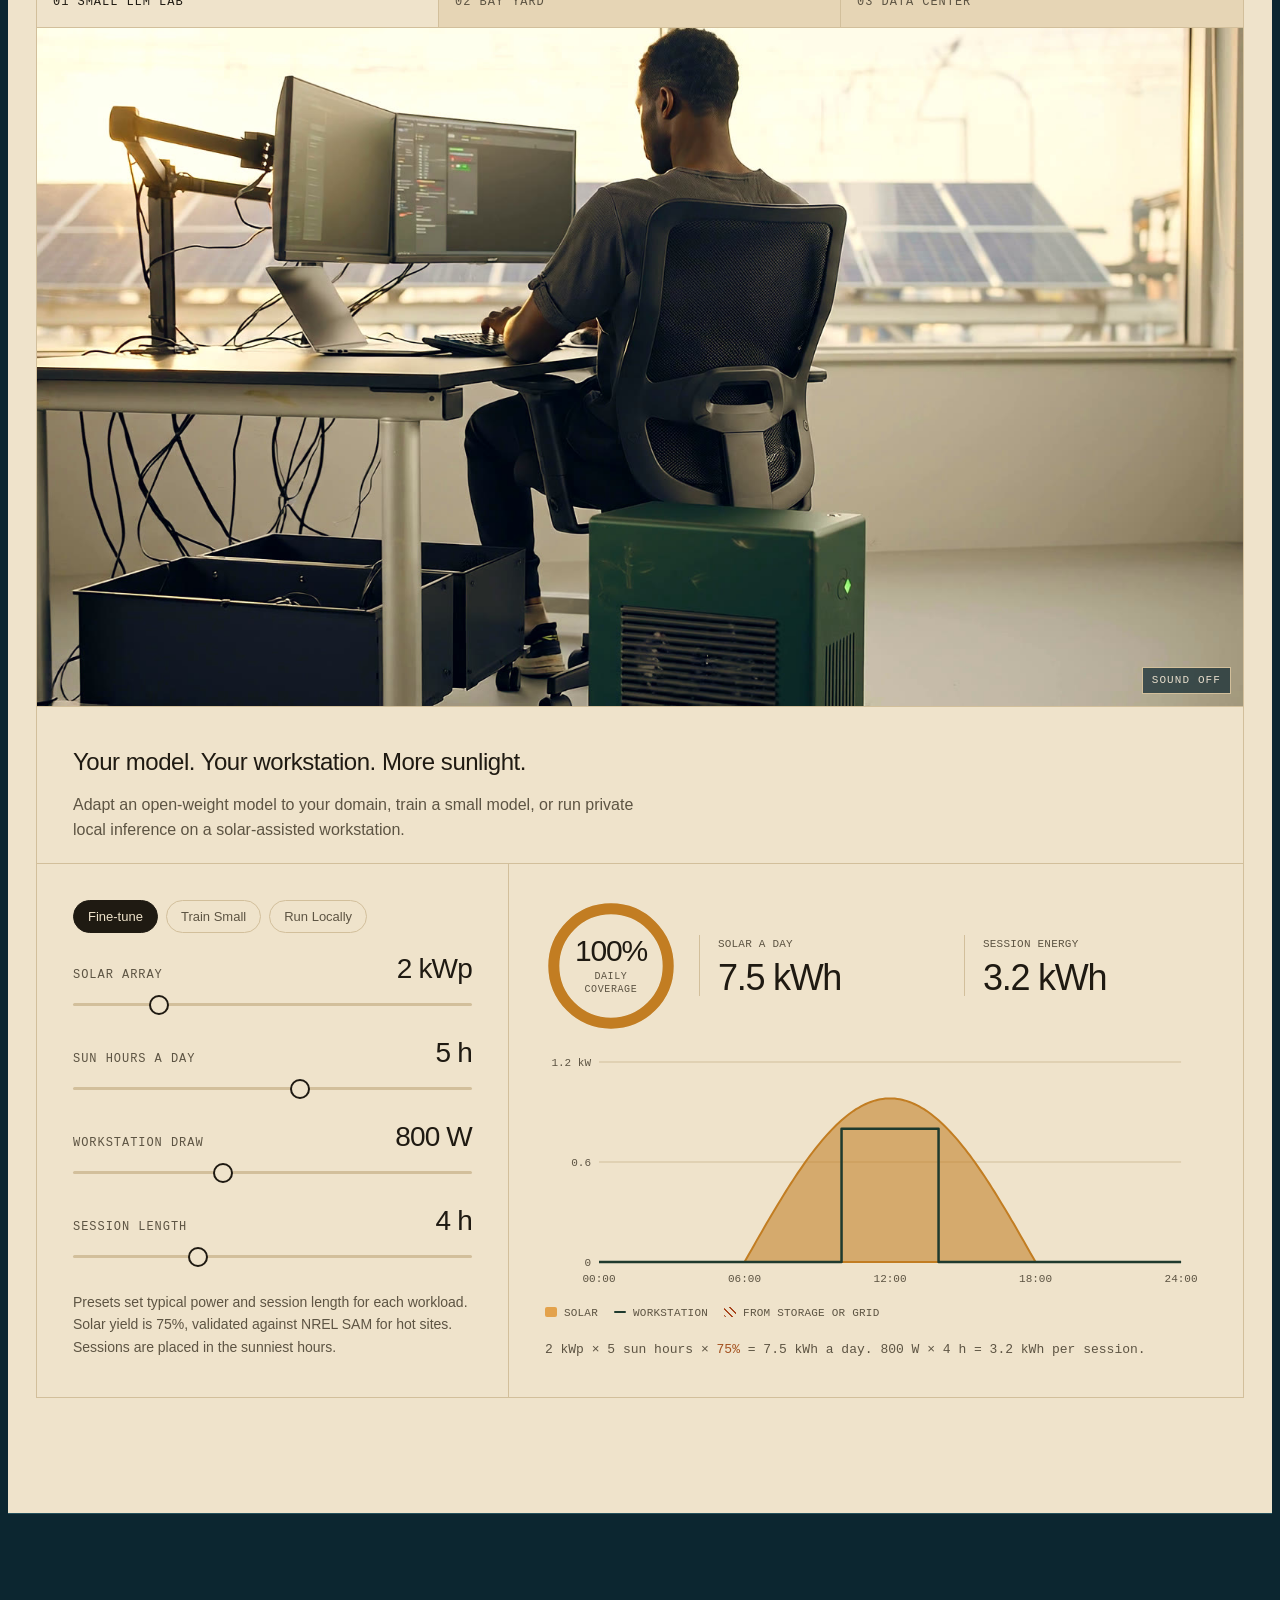
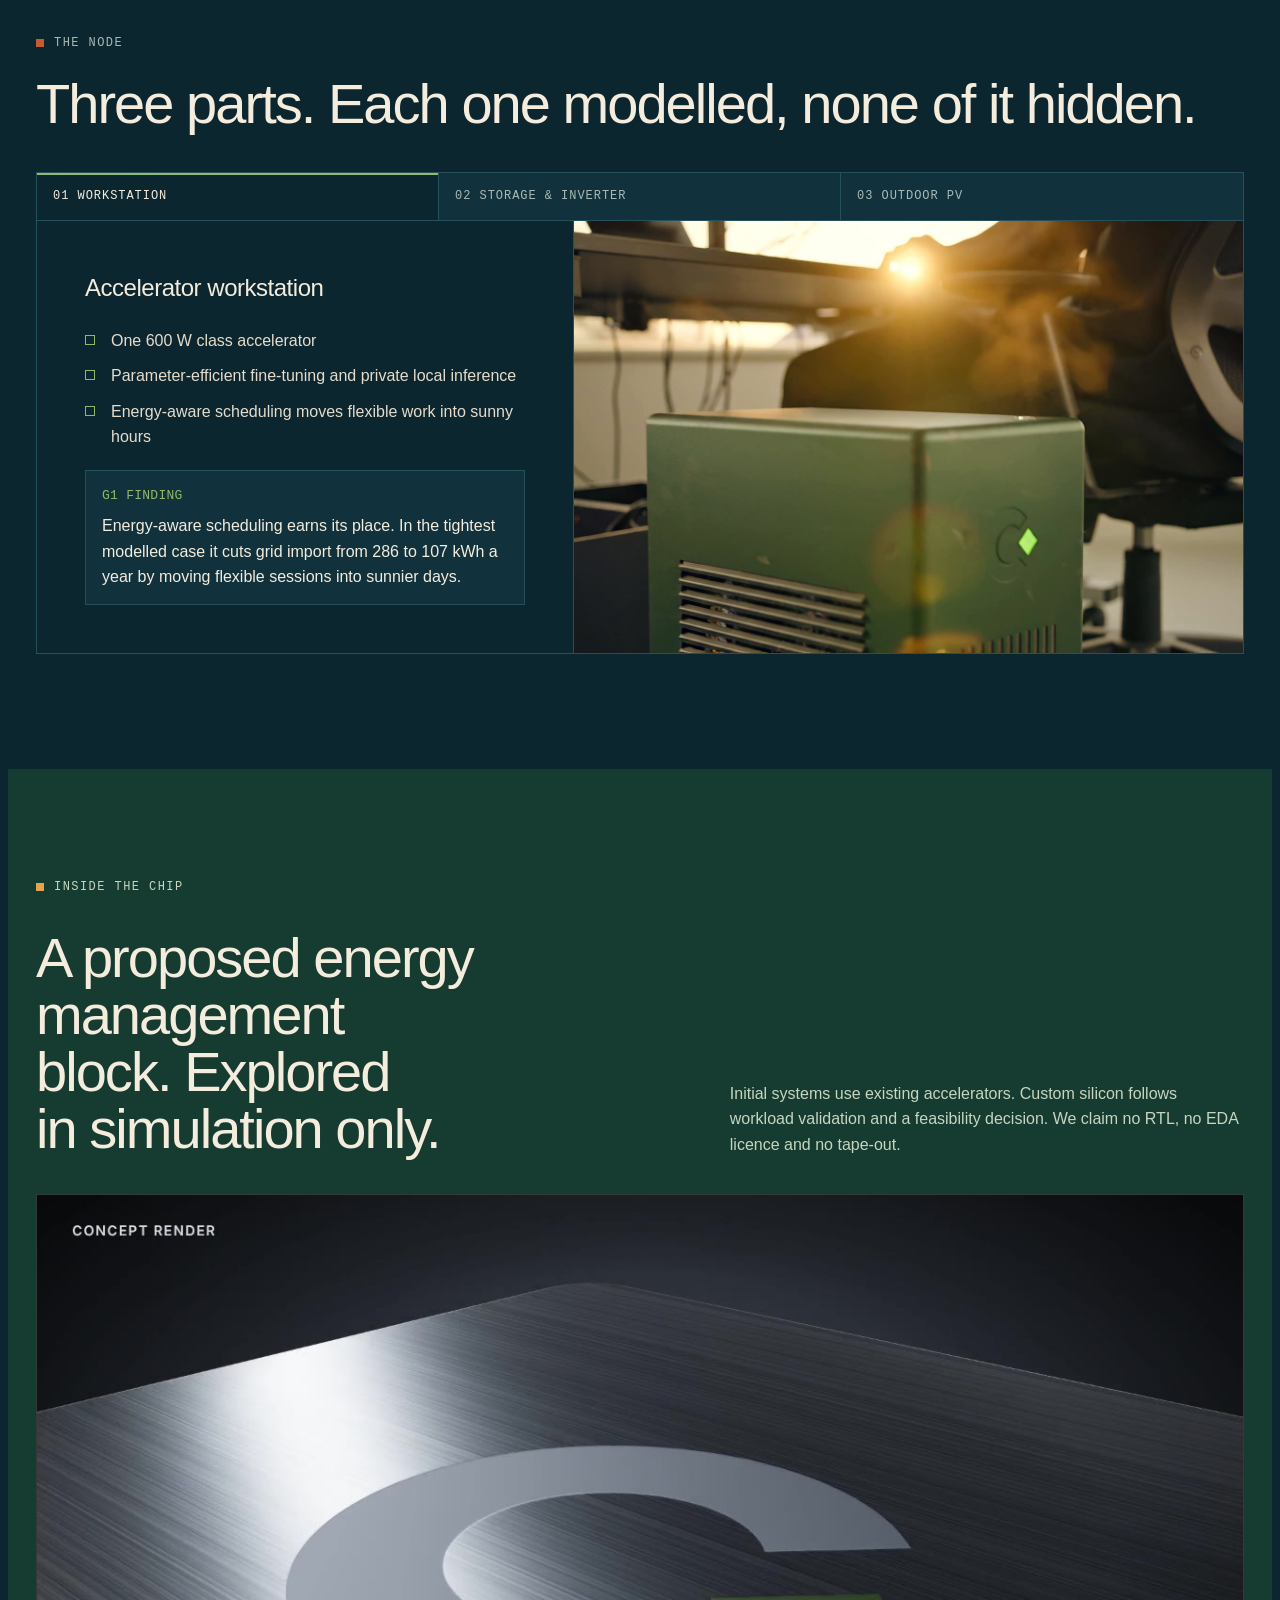
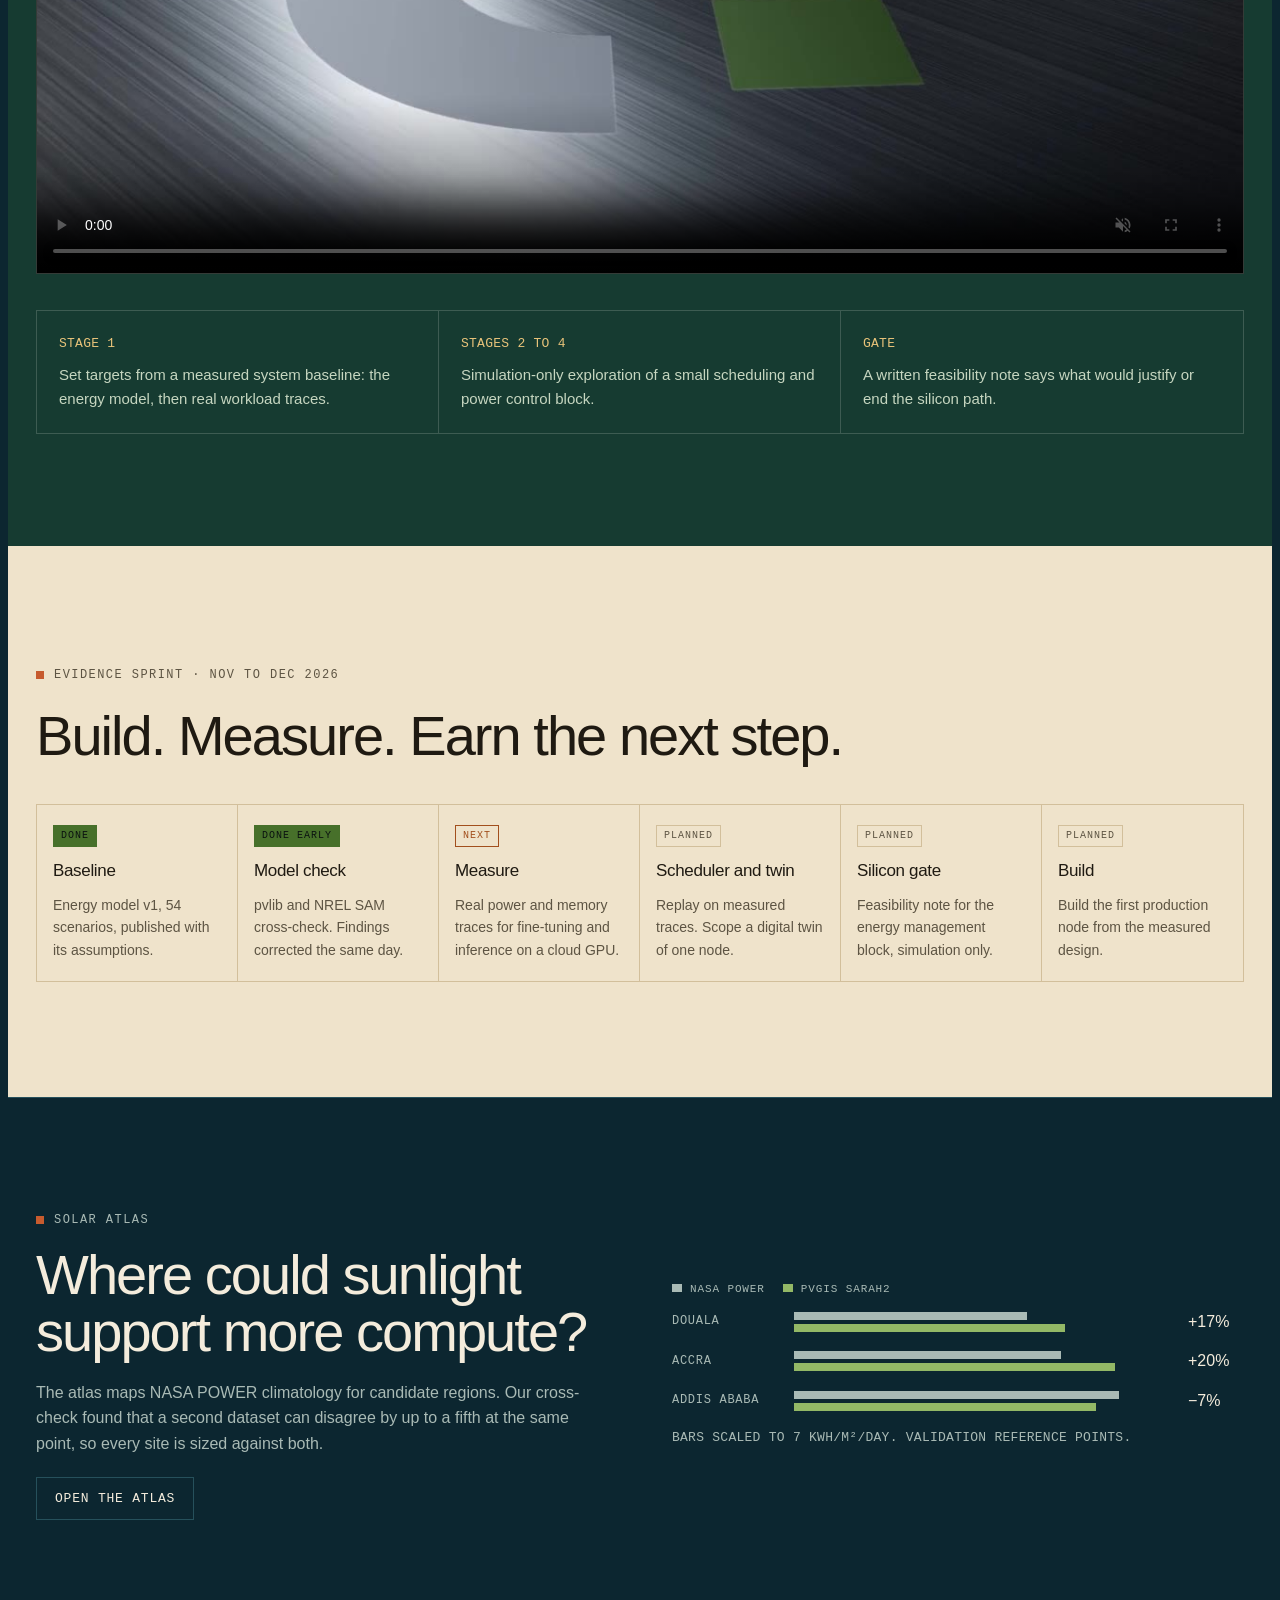
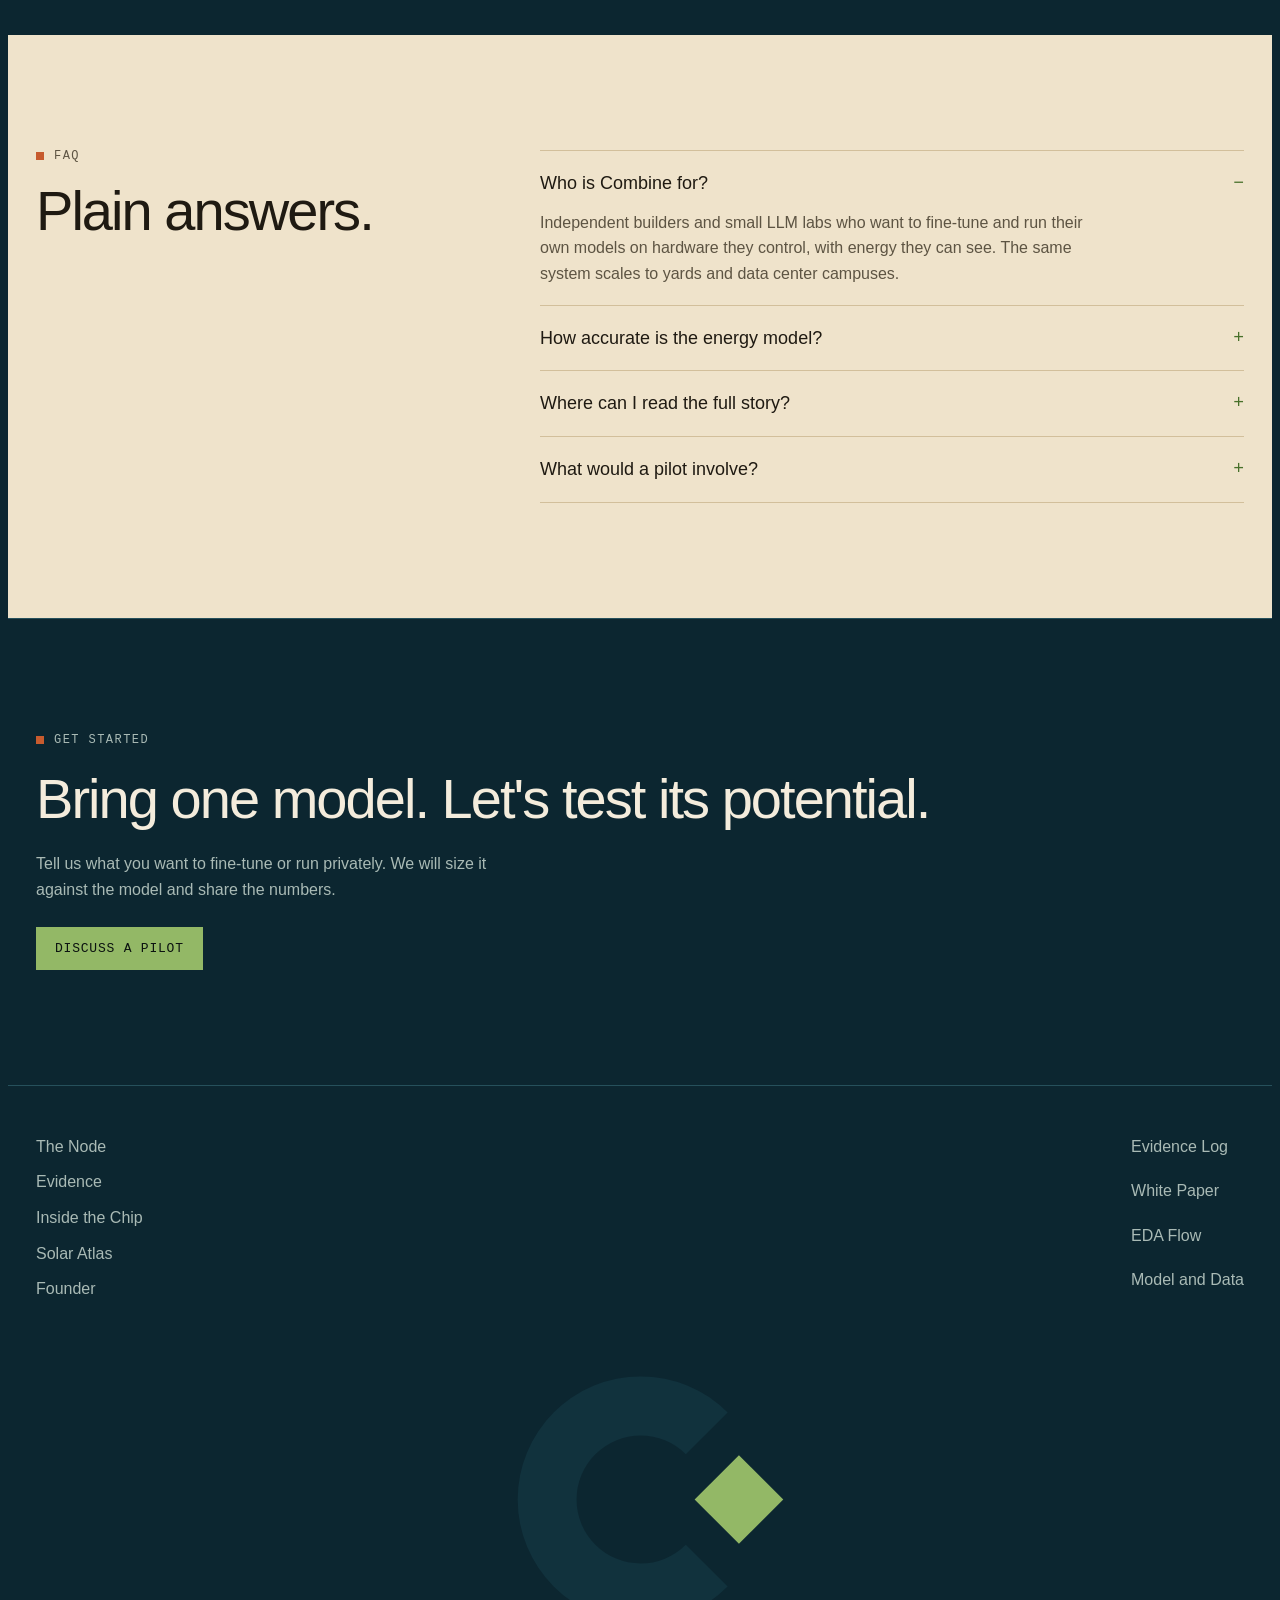
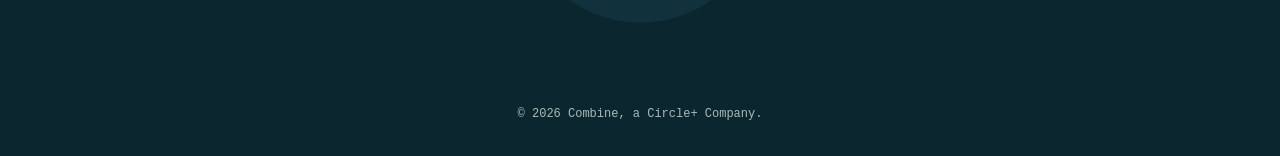
==== commit 20708b83: "Evidence sprint: rename the final stage to Build Co-Authored-By: Claude Opus 5.5 <noreply@anthropic." ====
--- a/index.html
+++ b/index.html
@@ -514,7 +514,7 @@
       <div class="week"><span class="state now">Next</span><h3>Measure</h3><p>Real power and memory traces for fine-tuning and inference on a cloud GPU.</p></div>
       <div class="week"><span class="state">Planned</span><h3>Scheduler and twin</h3><p>Replay on measured traces. Scope a digital twin of one node.</p></div>
       <div class="week"><span class="state">Planned</span><h3>Silicon gate</h3><p>Feasibility note for the energy management block, simulation only.</p></div>
-      <div class="week"><span class="state">Planned</span><h3>Report</h3><p>One technical report tying model, traces and interviews together.</p></div>
+      <div class="week"><span class="state">Planned</span><h3>Build</h3><p>Build the first production node from the measured design.</p></div>
     </div>
   </div>
 </section>
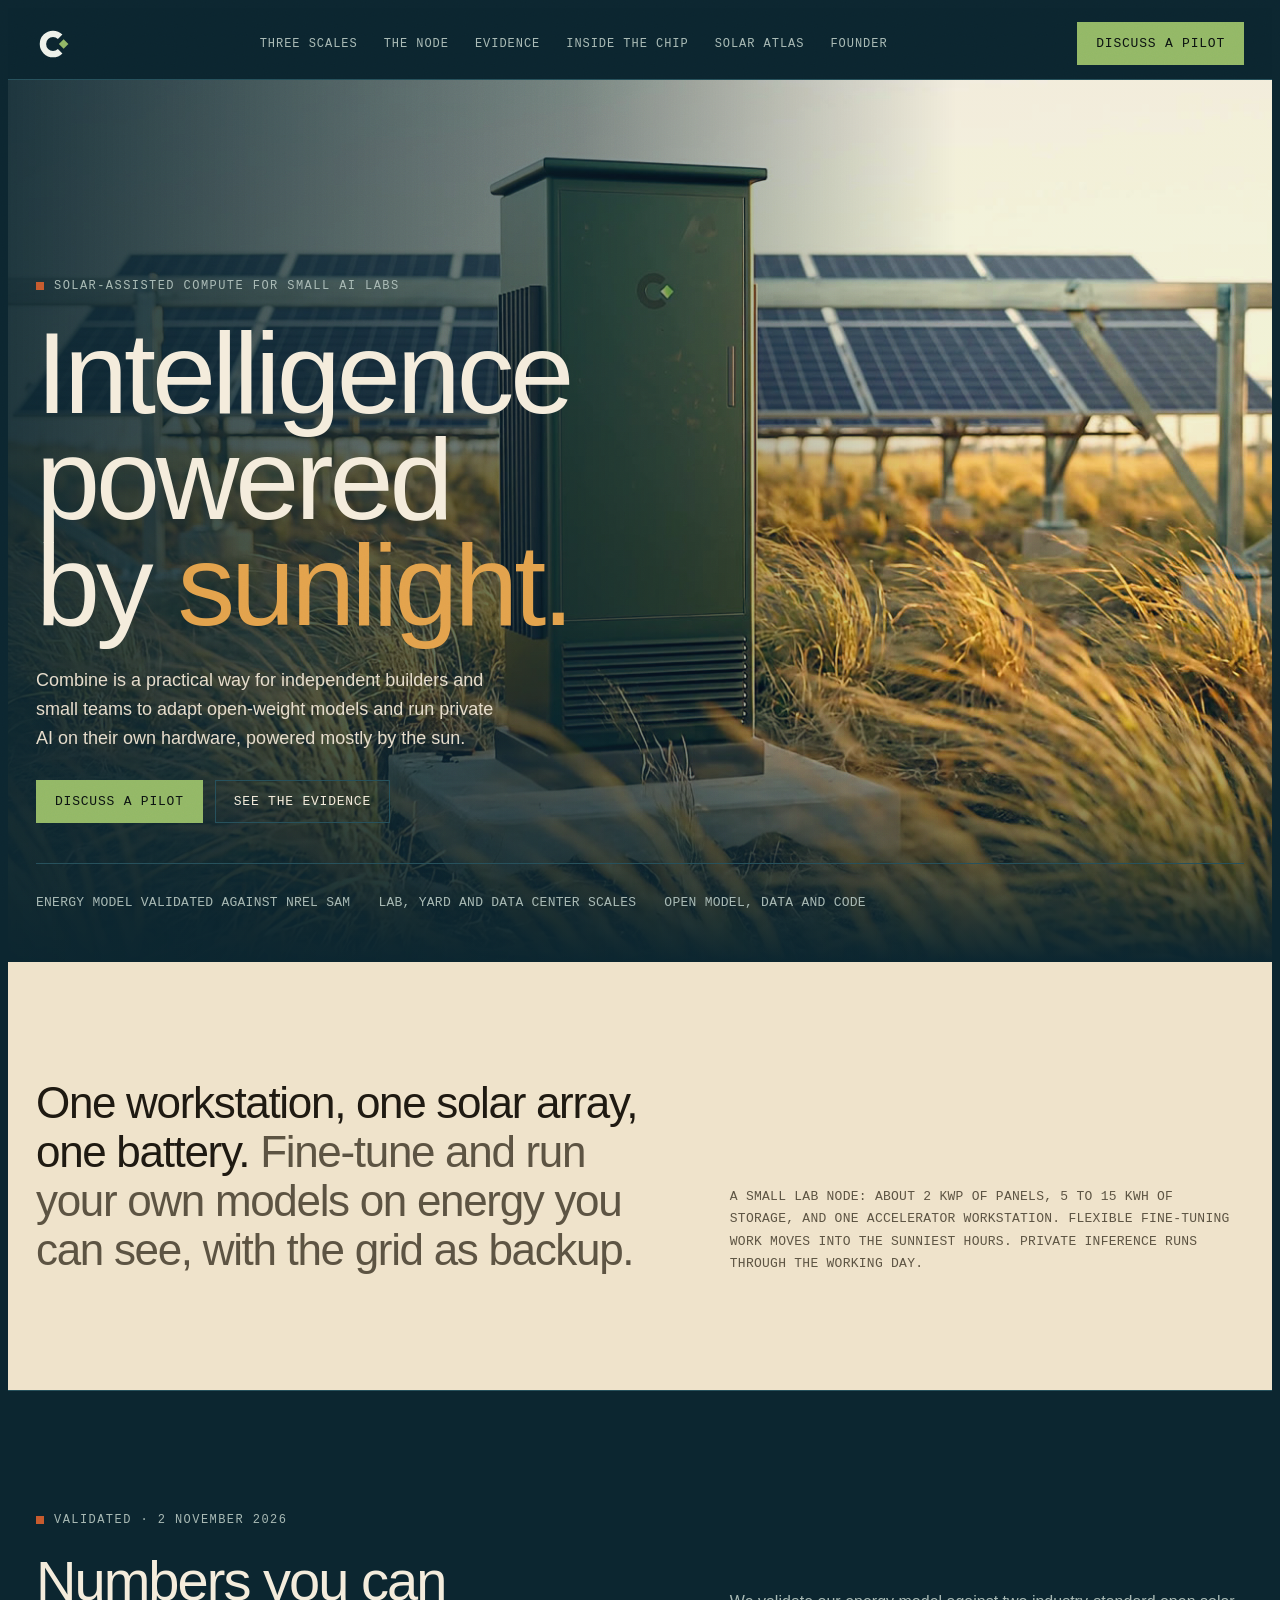
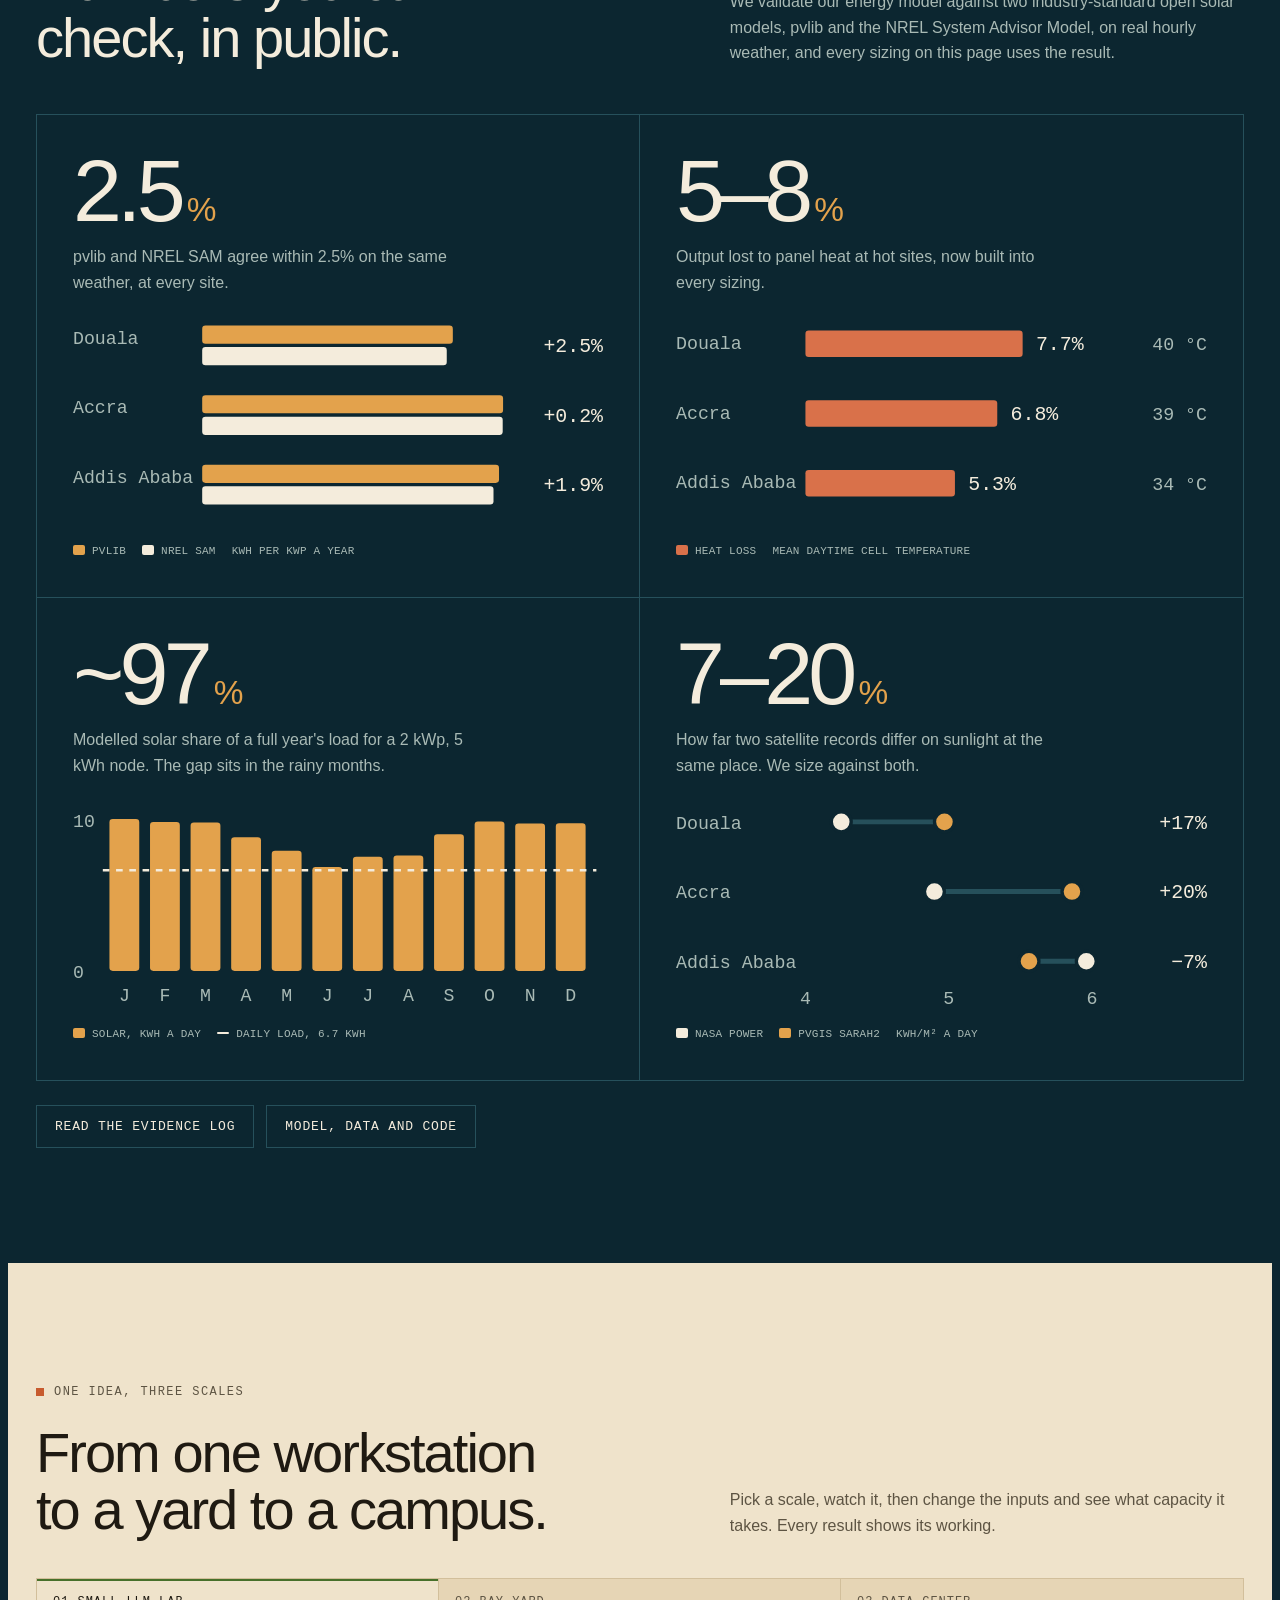
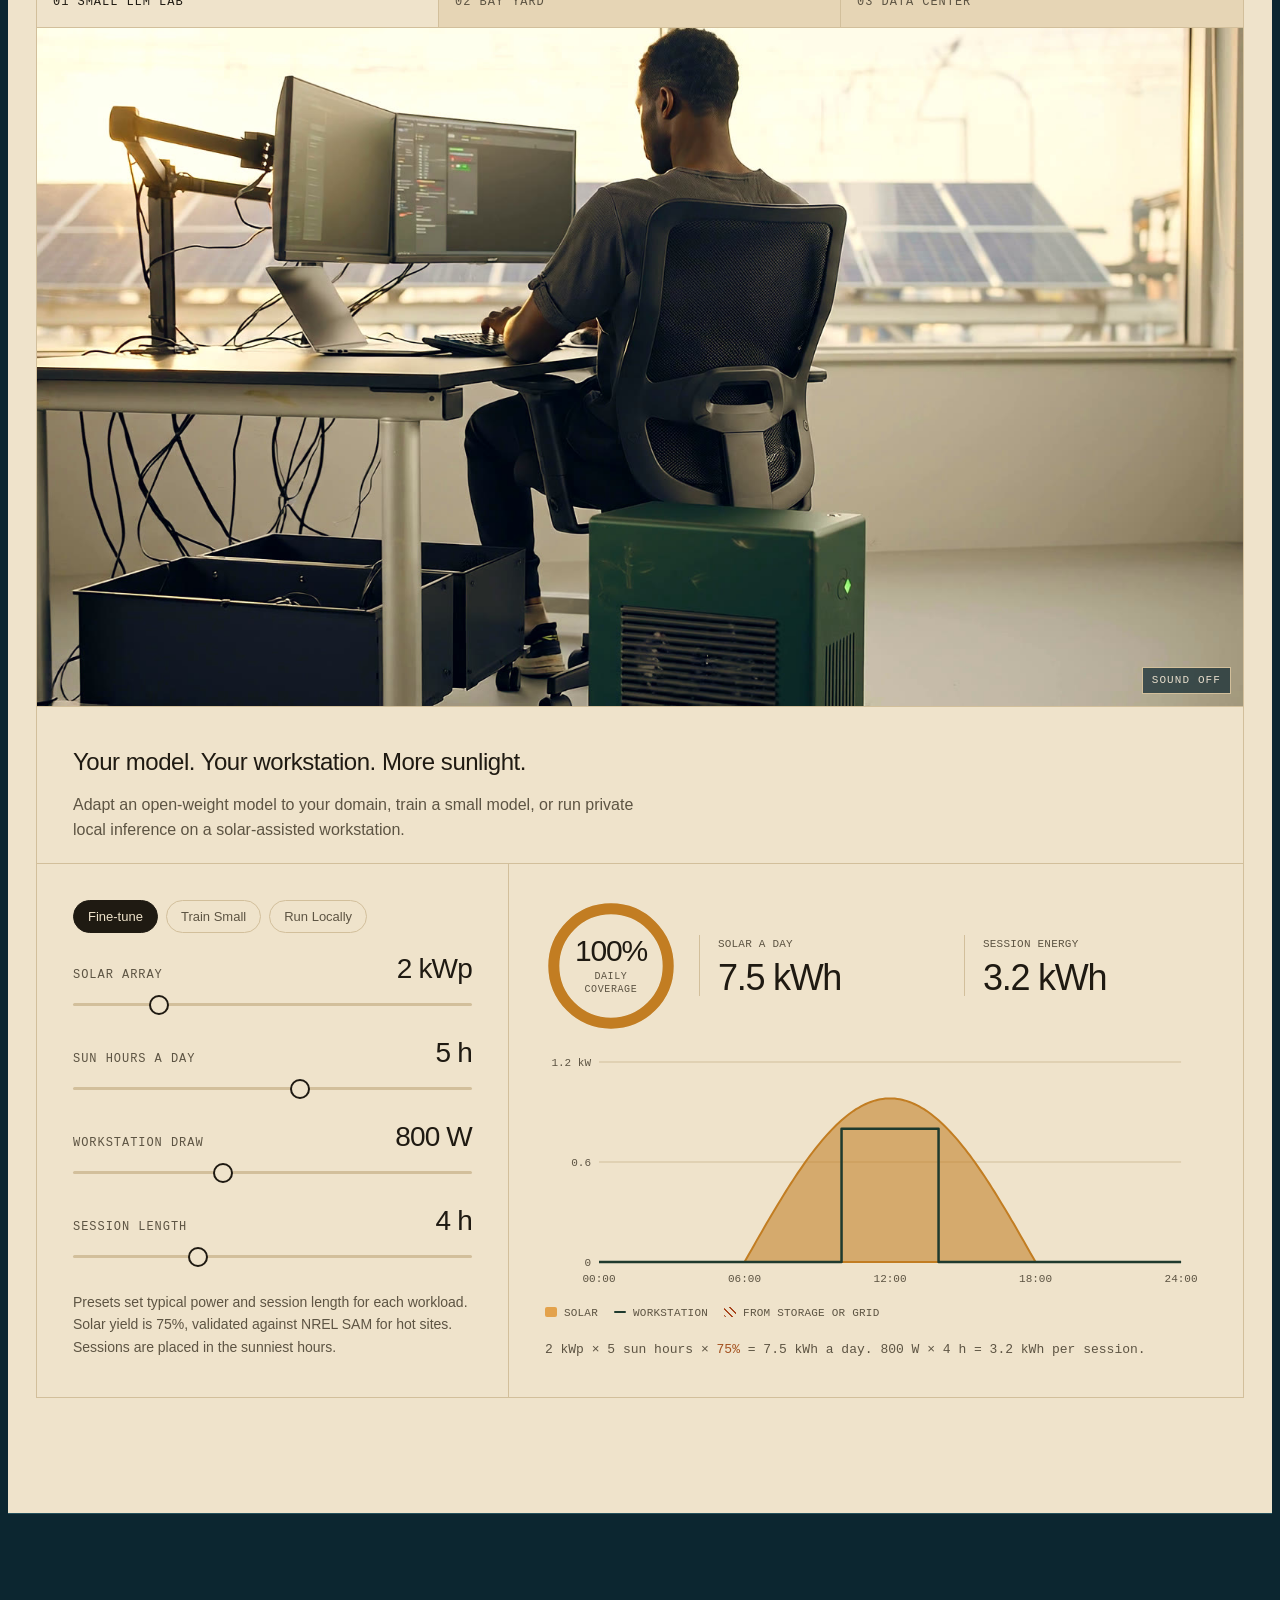
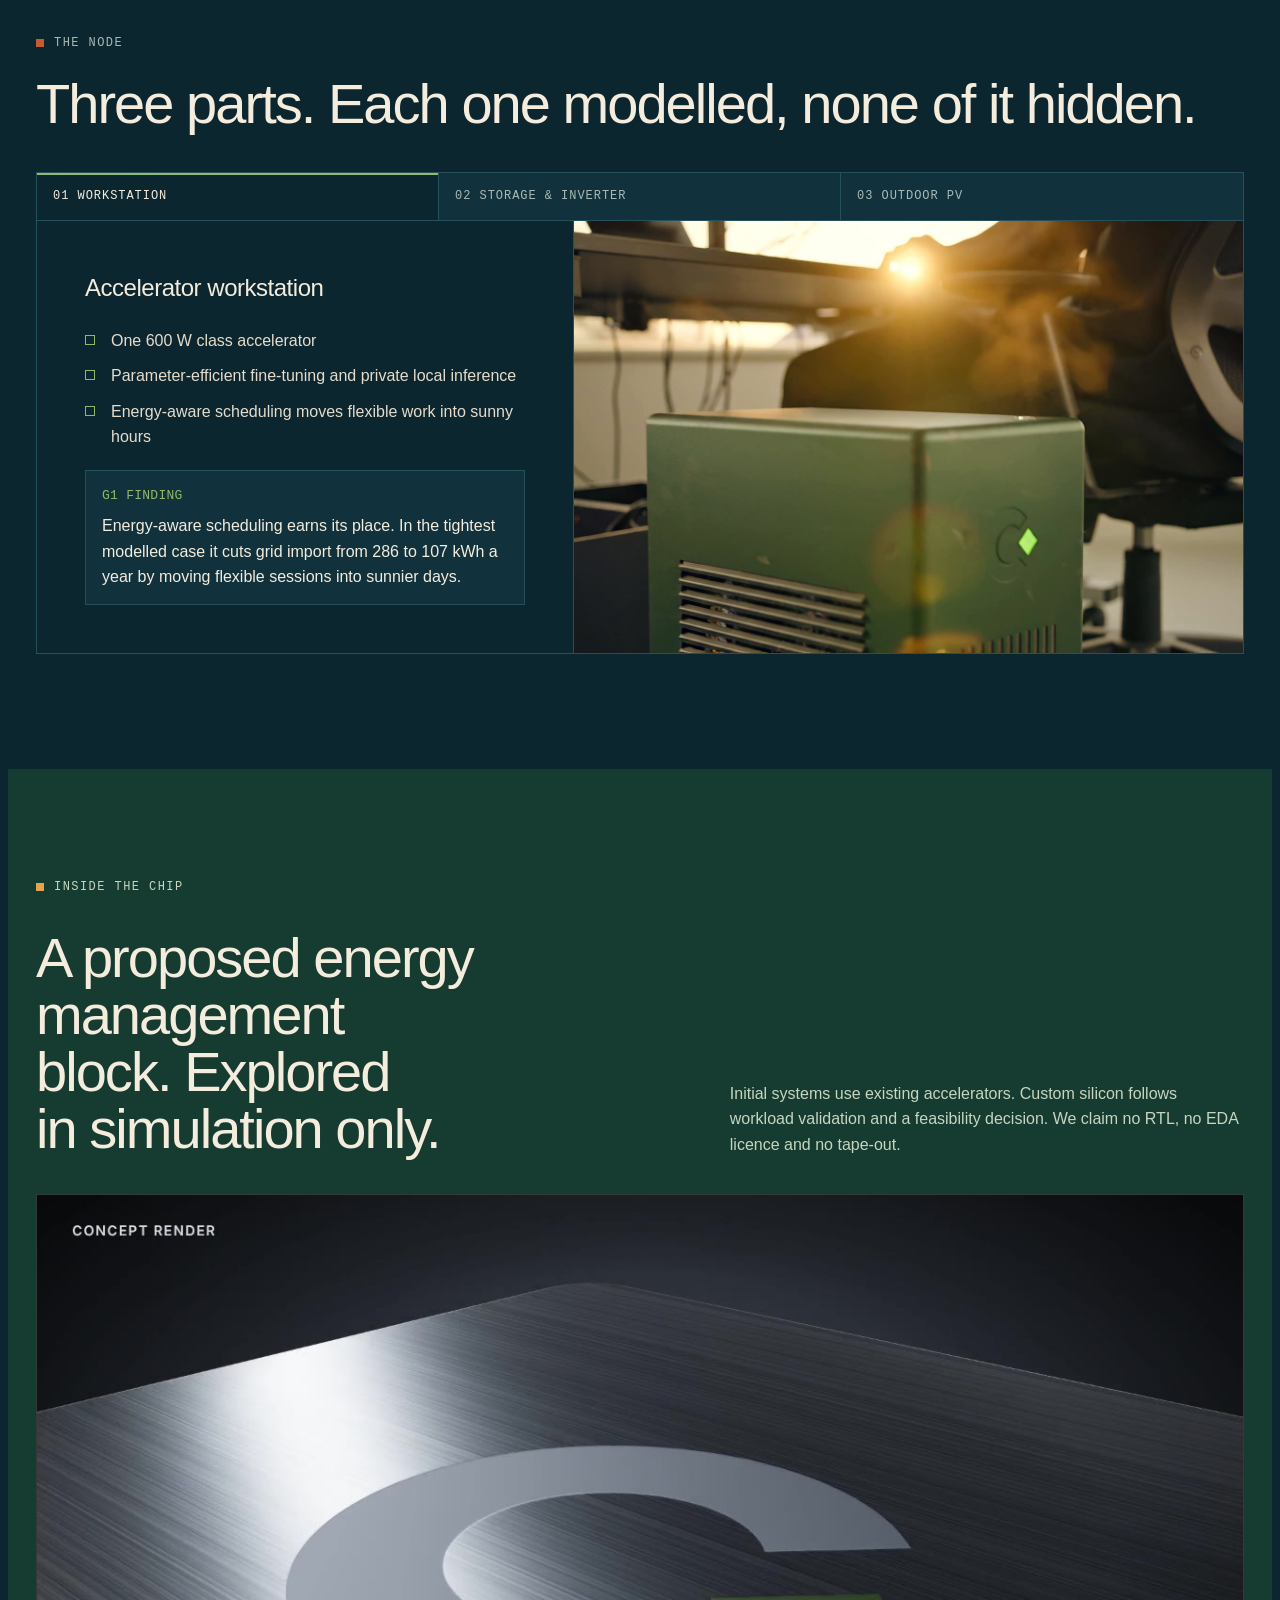
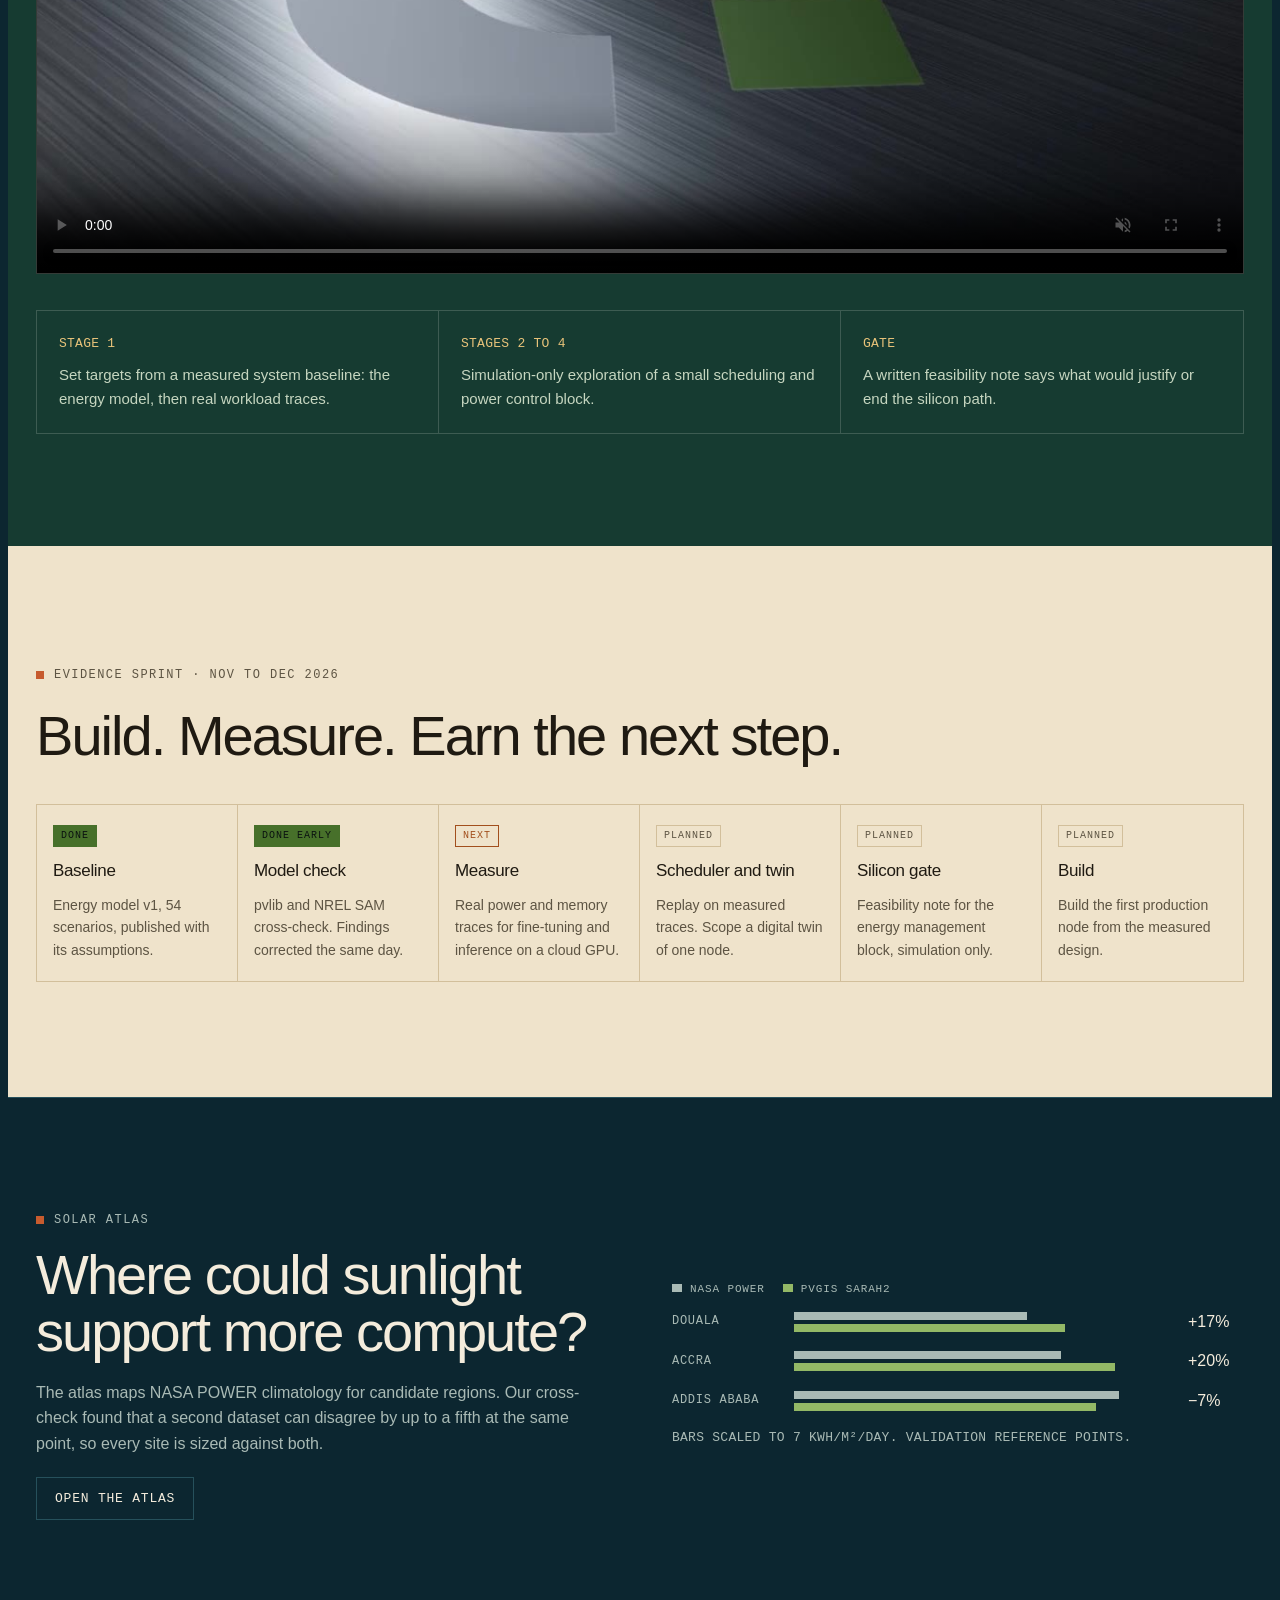
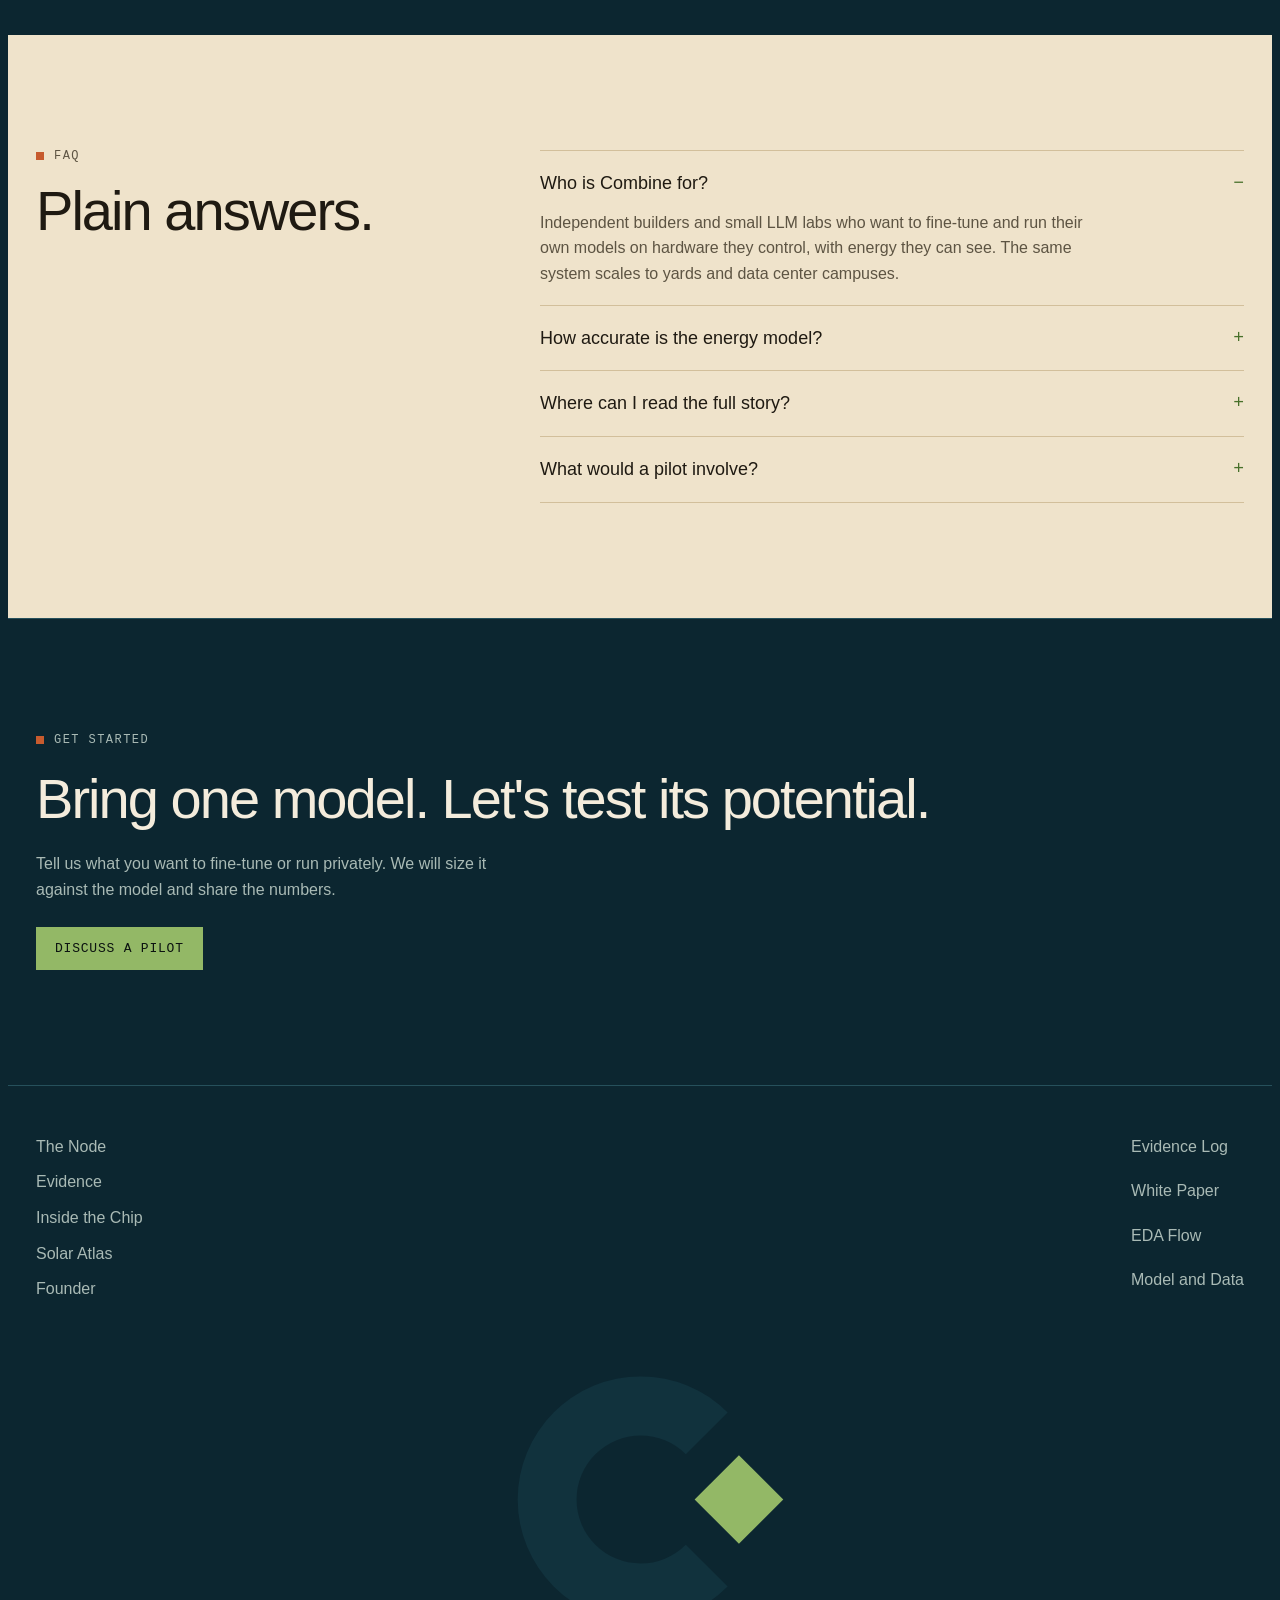
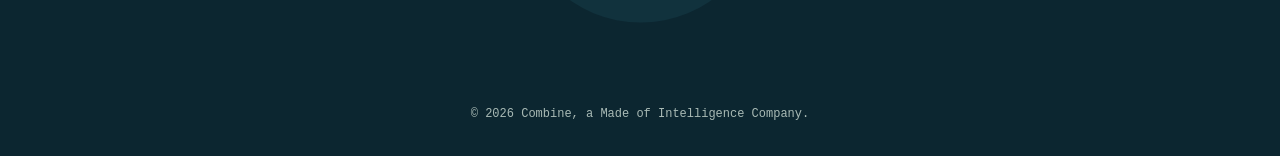
==== commit ac787f65: "List Combine as a Made of Intelligence Company across the site and deck Co-Authored-By: Claude Opus " ====
--- a/index.html
+++ b/index.html
@@ -2,6 +2,7 @@
 <html lang="en">
 <head>
 <meta charset="utf-8">
+<script>(function(){var h=location.hostname;if(h==="asiyetajwa.github.io"||h==="combinelabs.pages.dev"){var p=location.pathname;if(h==="asiyetajwa.github.io"&&p.indexOf("/combine")===0){p=p.slice(8)||"/";}p=p.replace(/\.html$/,"");if(p==="/index"){p="/";}location.replace("https://combinelabs.tech"+p+location.search+location.hash);}})();</script>
 <meta name="viewport" content="width=device-width, initial-scale=1">
 <title>Combine | Intelligence powered by sunlight</title>
 <meta name="description" content="Solar-assisted compute for small AI labs. Fine-tune and run your own models on hardware you control, powered mostly by the sun.">
@@ -565,7 +566,7 @@
       <ul><li><a href="evidence.html">Evidence Log</a></li><li><a href="whitepaper.html">White Paper</a></li><li><a href="eda-flow.html">EDA Flow</a></li><li><a href="https://github.com/asiyetajwa/combine/tree/main/model">Model and Data</a></li></ul>
     </div>
     <div class="footmark" aria-hidden="true"><svg viewBox="0 0 64 64" fill="none" aria-hidden="true"><path d="M49.7 14.3a25 25 0 1 0 0 35.4l-8.5-8.5a13 13 0 1 1 0-18.4l8.5-8.5Z" fill="currentColor"/><path d="m52 23 9 9-9 9-9-9 9-9Z" fill="#93b866"/></svg></div>
-    <p class="legal">© 2026 Combine, a Circle+ Company.</p>
+    <p class="legal">© 2026 Combine, a Made of Intelligence Company.</p>
   </div>
 </footer>
 
